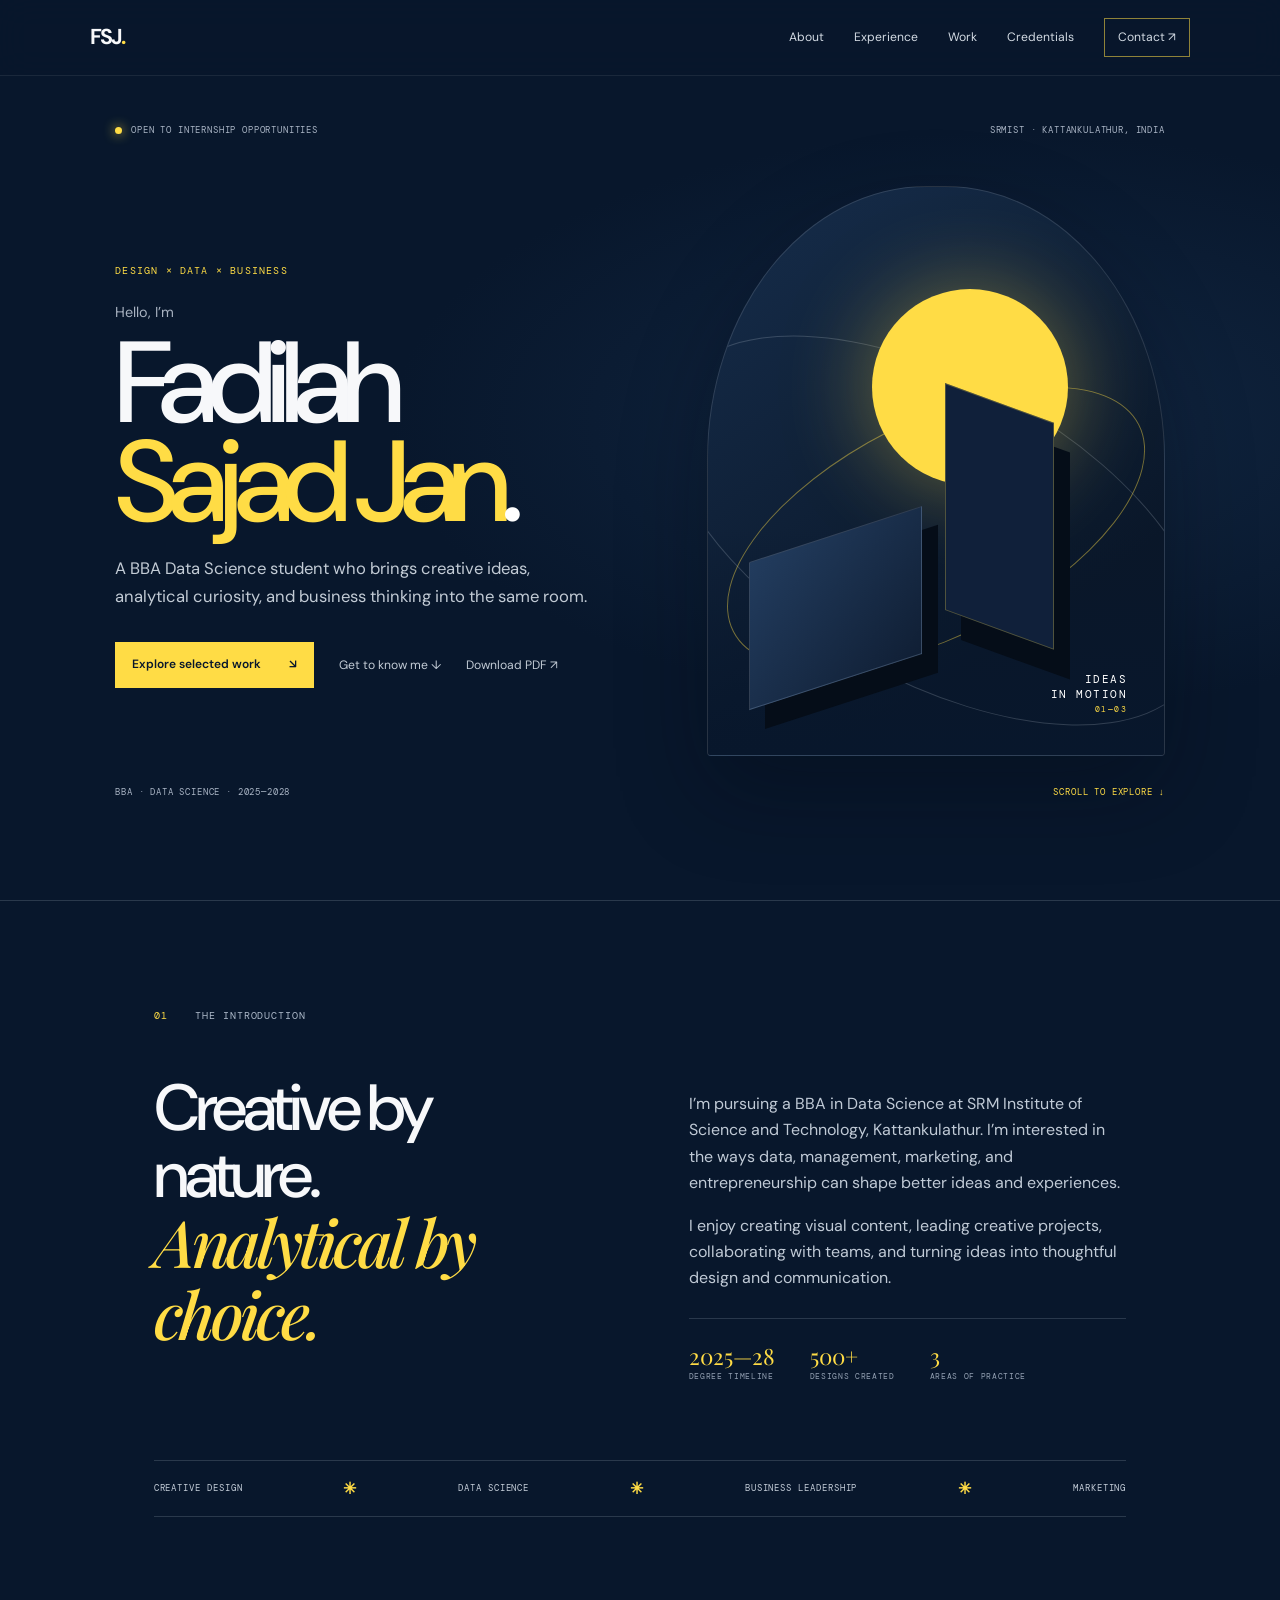
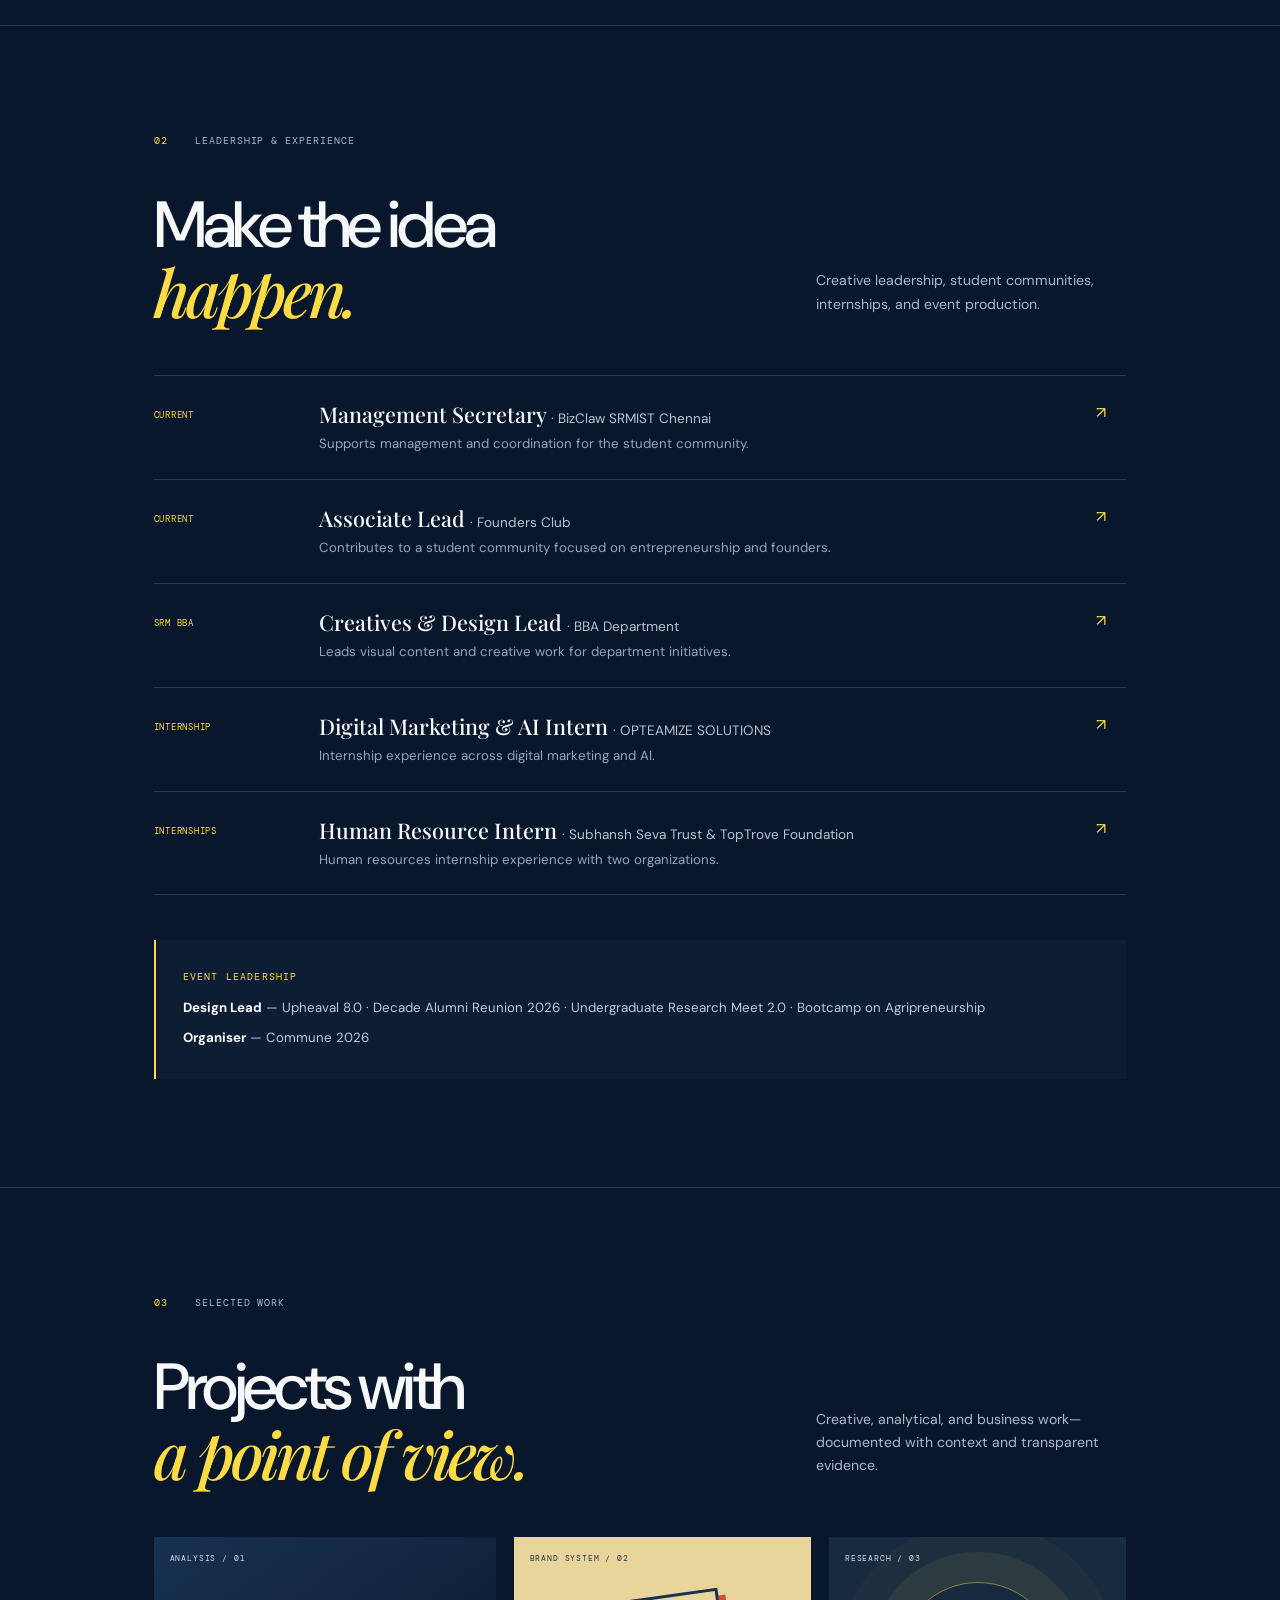
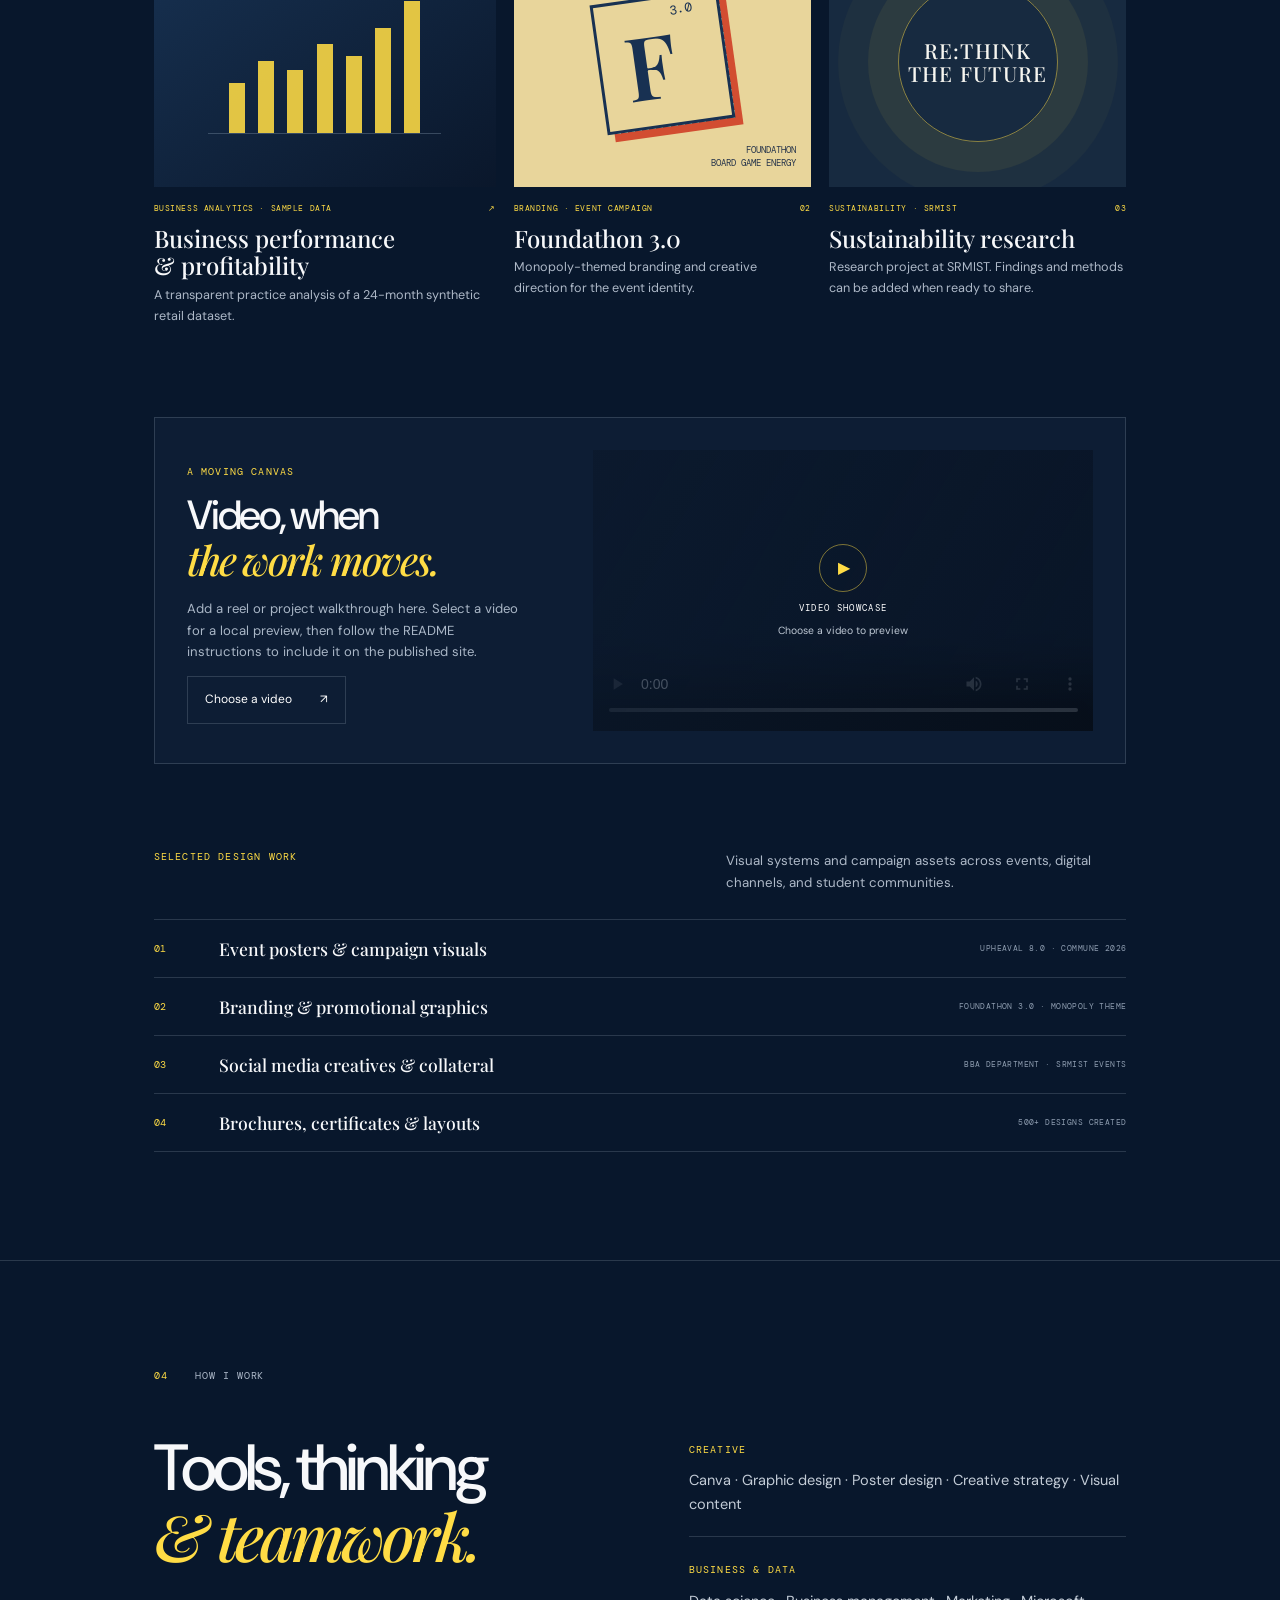
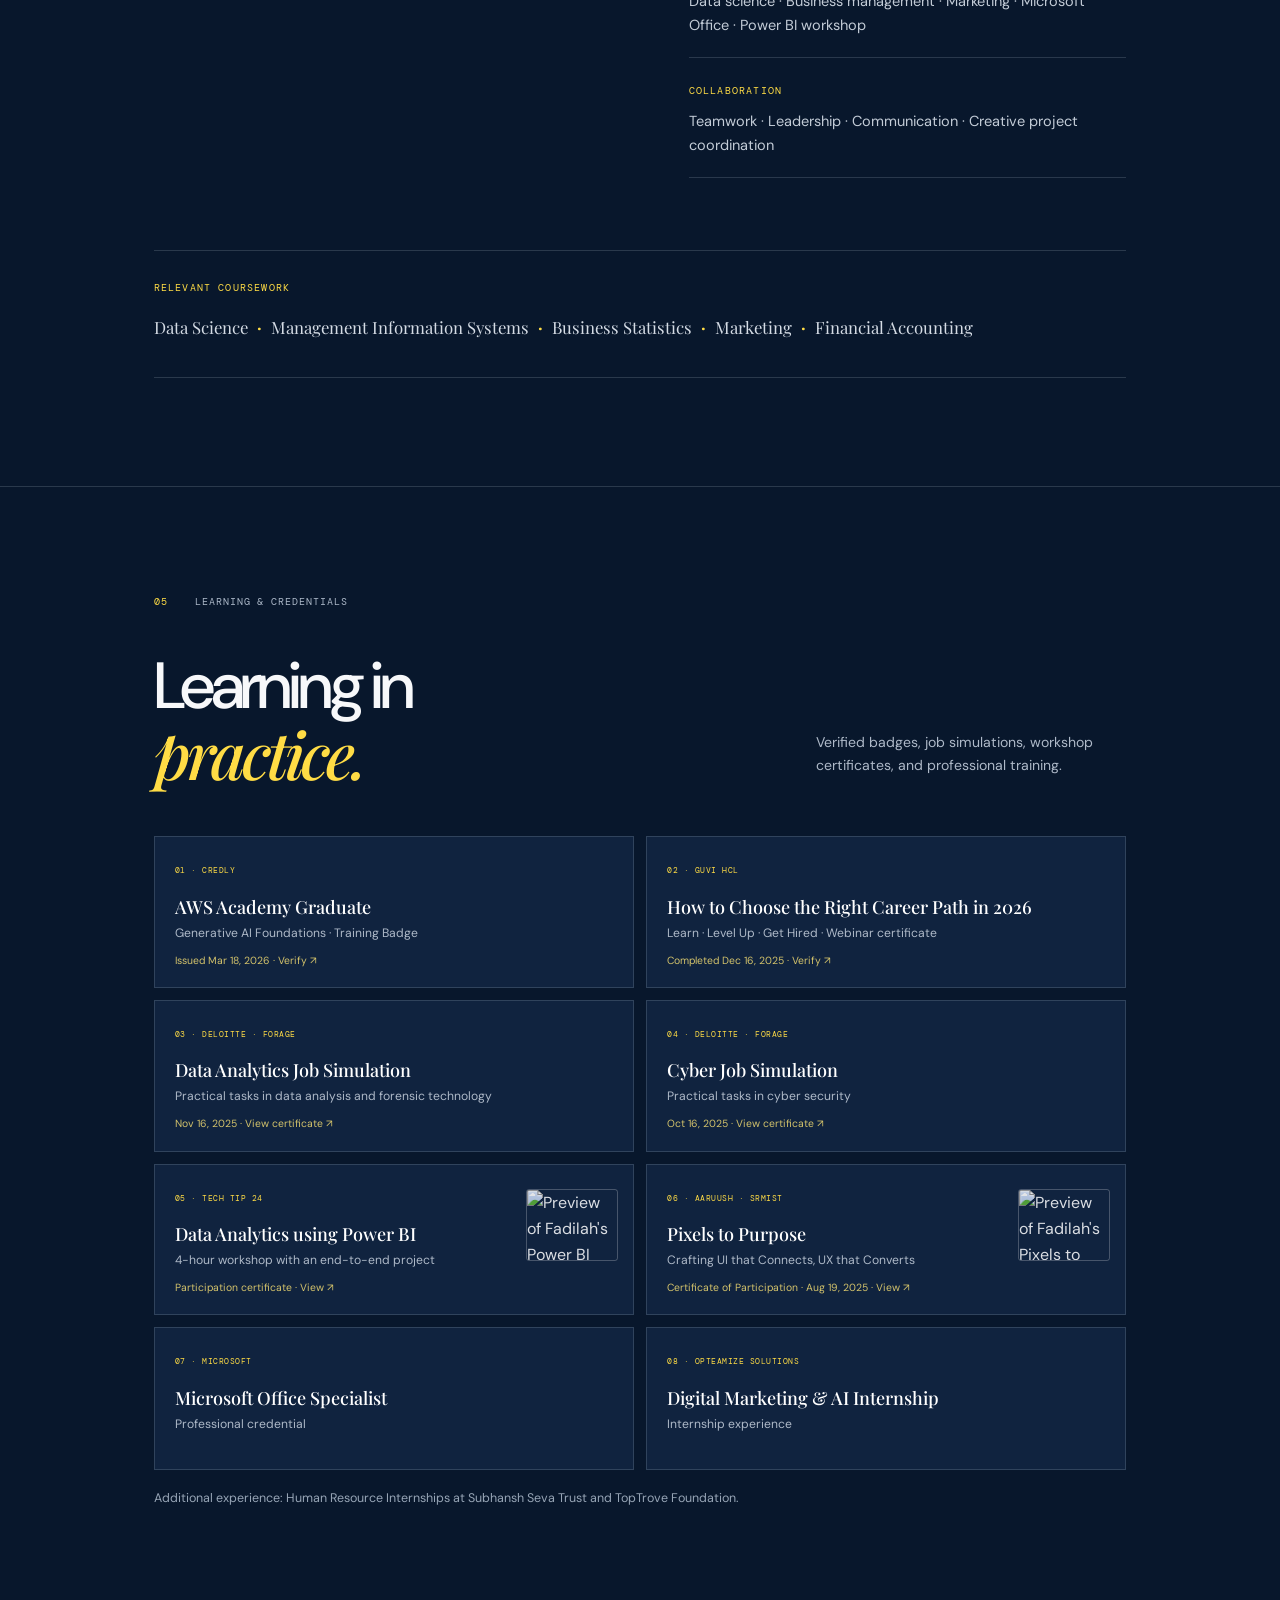
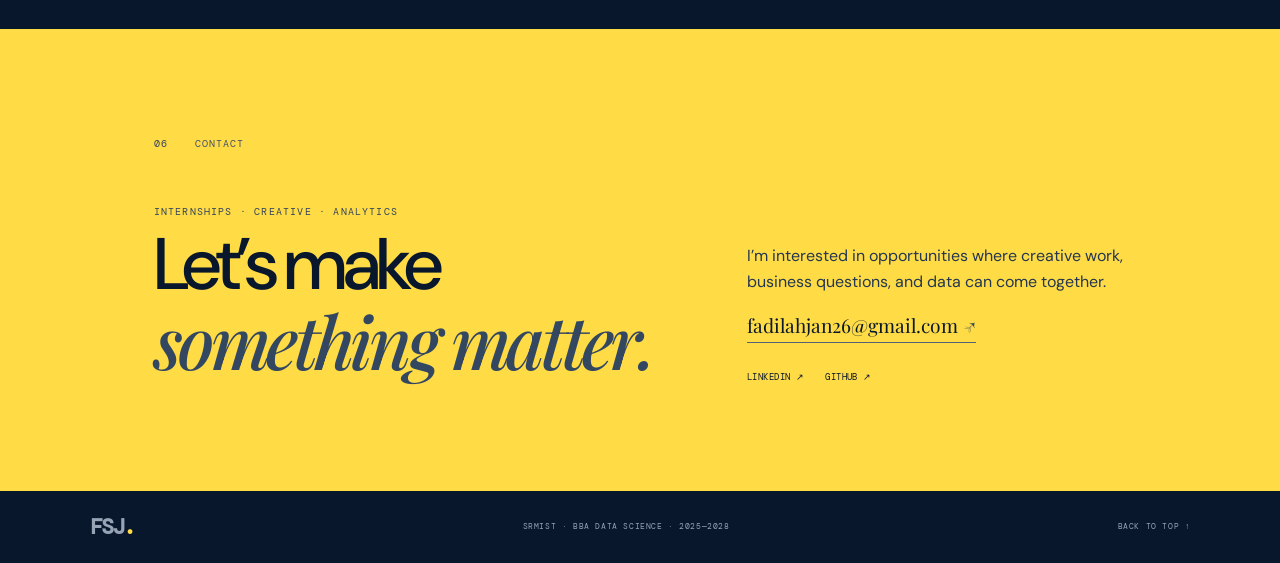
==== index.html @ 2b7a50ab "Add portfolio website files" ====
<!doctype html>
<html lang="en">
<head>
  <meta charset="utf-8"><meta name="viewport" content="width=device-width, initial-scale=1">
  <meta name="description" content="Fadilah Sajad Jan - BBA Data Science student combining creative design, business thinking, and analytics.">
  <meta name="theme-color" content="#08172c"><title>Fadilah Sajad Jan | Design, Data & Business</title>
  <link rel="stylesheet" href="style.css"><script src="script.js" defer></script>
</head>
<body>
<a class="skip-link" href="#main">Skip to content</a>
<header class="site-header"><a class="brand" href="#home" aria-label="Fadilah Sajad Jan home">FSJ<span>.</span></a><button class="menu-toggle" aria-expanded="false" aria-controls="primary-nav">Menu</button><nav id="primary-nav" aria-label="Main navigation"><a href="#about">About</a><a href="#experience">Experience</a><a href="#work">Work</a><a href="#credentials">Credentials</a><a class="nav-cta" href="#contact">Contact <span aria-hidden="true">↗</span></a></nav></header>
<main id="main">
<section class="hero" id="home"><div class="hero-noise" aria-hidden="true"></div><div class="hero-top"><span class="available"><i></i> OPEN TO INTERNSHIP OPPORTUNITIES</span><span class="hero-location">SRMIST · KATTANKULATHUR, INDIA</span></div><div class="hero-grid"><div class="hero-copy"><p class="eyebrow">DESIGN × DATA × BUSINESS</p><p class="hero-intro">Hello, I’m</p><h1>Fadilah<br><span>Sajad Jan</span><b>.</b></h1><p class="hero-lede">A BBA Data Science student who brings creative ideas, analytical curiosity, and business thinking into the same room.</p><div class="hero-actions"><a class="button button-yellow" href="#work">Explore selected work <span aria-hidden="true">↘</span></a><a class="quiet-link" href="#about">Get to know me <span aria-hidden="true">↓</span></a><a class="quiet-link pdf-link" href="fadilah-sajad-jan-portfolio.pdf" download>Download PDF <span aria-hidden="true">↗</span></a></div></div><div class="hero-art" aria-label="Abstract yellow and navy geometric artwork"><div class="art-orbit orbit-one"></div><div class="art-orbit orbit-two"></div><div class="art-sun"></div><div class="art-block block-one"></div><div class="art-block block-two"></div><div class="art-caption">IDEAS<br>IN MOTION <span>01—03</span></div></div></div><div class="hero-bottom"><span>BBA · DATA SCIENCE · 2025—2028</span><a href="#about">SCROLL TO EXPLORE <span aria-hidden="true">↓</span></a></div></section>
<section class="section about" id="about"><div class="section-kicker"><span>01</span> THE INTRODUCTION</div><div class="section-grid"><h2>Creative by nature.<br><em>Analytical by choice.</em></h2><div class="about-copy"><p>I’m pursuing a BBA in Data Science at SRM Institute of Science and Technology, Kattankulathur. I’m interested in the ways data, management, marketing, and entrepreneurship can shape better ideas and experiences.</p><p>I enjoy creating visual content, leading creative projects, collaborating with teams, and turning ideas into thoughtful design and communication.</p><div class="fact-row"><div><strong>2025—28</strong><span>DEGREE TIMELINE</span></div><div><strong>500+</strong><span>DESIGNS CREATED</span></div><div><strong>3</strong><span>AREAS OF PRACTICE</span></div></div></div></div><div class="discipline-strip"><span>CREATIVE DESIGN</span><b>✳</b><span>DATA SCIENCE</span><b>✳</b><span>BUSINESS LEADERSHIP</span><b>✳</b><span>MARKETING</span></div></section>
<section class="section experience" id="experience"><div class="section-kicker"><span>02</span> LEADERSHIP & EXPERIENCE</div><div class="section-heading"><h2>Make the idea<br><em>happen.</em></h2><p>Creative leadership, student communities, internships, and event production.</p></div><div class="experience-list">
<article class="experience-item"><div class="experience-date">CURRENT</div><div><h3>Management Secretary <span>· BizClaw SRMIST Chennai</span></h3><p>Supports management and coordination for the student community.</p></div><span class="item-mark">↗</span></article>
<article class="experience-item"><div class="experience-date">CURRENT</div><div><h3>Associate Lead <span>· Founders Club</span></h3><p>Contributes to a student community focused on entrepreneurship and founders.</p></div><span class="item-mark">↗</span></article>
<article class="experience-item"><div class="experience-date">SRM BBA</div><div><h3>Creatives & Design Lead <span>· BBA Department</span></h3><p>Leads visual content and creative work for department initiatives.</p></div><span class="item-mark">↗</span></article>
<article class="experience-item"><div class="experience-date">INTERNSHIP</div><div><h3>Digital Marketing & AI Intern <span>· OPTEAMIZE SOLUTIONS</span></h3><p>Internship experience across digital marketing and AI.</p></div><span class="item-mark">↗</span></article>
<article class="experience-item"><div class="experience-date">INTERNSHIPS</div><div><h3>Human Resource Intern <span>· Subhansh Seva Trust & TopTrove Foundation</span></h3><p>Human resources internship experience with two organizations.</p></div><span class="item-mark">↗</span></article></div>
<div class="event-band"><span class="eyebrow">EVENT LEADERSHIP</span><p><b>Design Lead</b> — Upheaval 8.0 · Decade Alumni Reunion 2026 · Undergraduate Research Meet 2.0 · Bootcamp on Agripreneurship</p><p><b>Organiser</b> — Commune 2026</p></div></section>
<section class="section work" id="work"><div class="section-kicker"><span>03</span> SELECTED WORK</div><div class="section-heading"><h2>Projects with<br><em>a point of view.</em></h2><p>Creative, analytical, and business work—documented with context and transparent evidence.</p></div><div class="work-grid">
<a class="work-card card-feature" href="project.html"><div class="work-visual visual-data"><div class="data-bars"><i></i><i></i><i></i><i></i><i></i><i></i><i></i></div><span class="visual-index">ANALYSIS / 01</span></div><div class="work-meta"><span>BUSINESS ANALYTICS · SAMPLE DATA</span><span>↗</span></div><h3>Business performance<br>& profitability</h3><p>A transparent practice analysis of a 24-month synthetic retail dataset.</p></a>
<article class="work-card"><div class="work-visual visual-foundathon"><span class="monopoly-mark">F<span>3.0</span></span><span class="visual-index">BRAND SYSTEM / 02</span><span class="visual-note">FOUNDATHON<br>BOARD GAME ENERGY</span></div><div class="work-meta"><span>BRANDING · EVENT CAMPAIGN</span><span>02</span></div><h3>Foundathon 3.0</h3><p>Monopoly-themed branding and creative direction for the event identity.</p></article>
<article class="work-card"><div class="work-visual visual-research"><span class="research-orbit"></span><span class="visual-index">RESEARCH / 03</span><span class="research-word">RE:THINK<br>THE FUTURE</span></div><div class="work-meta"><span>SUSTAINABILITY · SRMIST</span><span>03</span></div><h3>Sustainability research</h3><p>Research project at SRMIST. Findings and methods can be added when ready to share.</p></article>
</div>
<div class="video-showcase"><div class="video-copy"><span class="eyebrow">A MOVING CANVAS</span><h3>Video, when<br><em>the work moves.</em></h3><p>Add a reel or project walkthrough here. Select a video for a local preview, then follow the README instructions to include it on the published site.</p><label class="button button-outline" for="video-picker">Choose a video <span aria-hidden="true">↗</span></label><input id="video-picker" type="file" accept="video/*" hidden></div><div class="video-frame"><video id="portfolio-video" controls playsinline preload="metadata" poster="assets/media/video-poster.svg" aria-label="Portfolio video preview"><source src="assets/media/portfolio-reel.mp4" type="video/mp4"></video><div class="video-placeholder" id="video-placeholder"><span class="play-symbol" aria-hidden="true">▶</span><span>VIDEO SHOWCASE</span><small>Choose a video to preview</small></div></div></div>
<div class="design-work"><div class="design-heading"><span class="eyebrow">SELECTED DESIGN WORK</span><p>Visual systems and campaign assets across events, digital channels, and student communities.</p></div><div class="design-list"><div><span>01</span><b>Event posters & campaign visuals</b><small>UPHEAVAL 8.0 · COMMUNE 2026</small></div><div><span>02</span><b>Branding & promotional graphics</b><small>FOUNDATHON 3.0 · MONOPOLY THEME</small></div><div><span>03</span><b>Social media creatives & collateral</b><small>BBA DEPARTMENT · SRMIST EVENTS</small></div><div><span>04</span><b>Brochures, certificates & layouts</b><small>500+ DESIGNS CREATED</small></div></div></div></section>
<section class="section skills" id="skills"><div class="section-kicker"><span>04</span> HOW I WORK</div><div class="section-grid"><h2>Tools, thinking<br><em>& teamwork.</em></h2><div class="skill-groups"><div><span class="eyebrow">CREATIVE</span><p>Canva · Graphic design · Poster design · Creative strategy · Visual content</p></div><div><span class="eyebrow">BUSINESS & DATA</span><p>Data science · Business management · Marketing · Microsoft Office · Power BI workshop</p></div><div><span class="eyebrow">COLLABORATION</span><p>Teamwork · Leadership · Communication · Creative project coordination</p></div></div></div><div class="coursework"><span class="eyebrow">RELEVANT COURSEWORK</span><p>Data Science <b>·</b> Management Information Systems <b>·</b> Business Statistics <b>·</b> Marketing <b>·</b> Financial Accounting</p></div></section>
<section class="section credentials" id="credentials"><div class="section-kicker"><span>05</span> LEARNING & CREDENTIALS</div><div class="section-heading"><h2>Learning in<br><em>practice.</em></h2><p>Verified badges, job simulations, workshop certificates, and professional training.</p></div><div class="credential-grid">
<a class="credential-card" href="https://www.credly.com/badges/67942c4d-0c09-45e9-a715-e0ff9200c060" target="_blank" rel="noopener noreferrer"><span>01 · CREDLY</span><h3>AWS Academy Graduate</h3><p>Generative AI Foundations · Training Badge</p><small>Issued Mar 18, 2026 · Verify ↗</small></a>
<a class="credential-card" href="https://www.guvi.in/verify-certificate?id=75728v1g4E786i96uO" target="_blank" rel="noopener noreferrer"><span>02 · GUVI HCL</span><h3>How to Choose the Right Career Path in 2026</h3><p>Learn · Level Up · Get Hired · Webinar certificate</p><small>Completed Dec 16, 2025 · Verify ↗</small></a>
<a class="credential-card" href="https://www.theforage.com/completion-certificates/9PBTqmSxAf6zZTseP/io9DzWKe3PTsiS6GG_9PBTqmSxAf6zZTseP_68f0ba1f9972dd2cc23cd306_1763322102429_completion_certificate.pdf" target="_blank" rel="noopener noreferrer"><span>03 · DELOITTE · FORAGE</span><h3>Data Analytics Job Simulation</h3><p>Practical tasks in data analysis and forensic technology</p><small>Nov 16, 2025 · View certificate ↗</small></a>
<a class="credential-card" href="https://www.theforage.com/completion-certificates/9PBTqmSxAf6zZTseP/E9pA6qsdbeyEkp3ti_9PBTqmSxAf6zZTseP_68f0ba1f9972dd2cc23cd306_1760607380261_completion_certificate.pdf" target="_blank" rel="noopener noreferrer"><span>04 · DELOITTE · FORAGE</span><h3>Cyber Job Simulation</h3><p>Practical tasks in cyber security</p><small>Oct 16, 2025 · View certificate ↗</small></a>
<a class="credential-card has-thumb" href="assets/credentials/power-bi-workshop-certificate.png" target="_blank" rel="noopener noreferrer"><span>05 · TECH TIP 24</span><h3>Data Analytics using Power BI</h3><p>4-hour workshop with an end-to-end project</p><small>Participation certificate · View ↗</small><img class="credential-thumb" src="assets/credentials/power-bi-workshop-certificate.png" alt="Preview of Fadilah's Power BI workshop certificate" loading="lazy"></a>
<a class="credential-card has-thumb" href="assets/credentials/pixels-to-purpose-certificate.png" target="_blank" rel="noopener noreferrer"><span>06 · AARUUSH · SRMIST</span><h3>Pixels to Purpose</h3><p>Crafting UI that Connects, UX that Converts</p><small>Certificate of Participation · Aug 19, 2025 · View ↗</small><img class="credential-thumb" src="assets/credentials/pixels-to-purpose-certificate.png" alt="Preview of Fadilah's Pixels to Purpose participation certificate" loading="lazy"></a>
<article><span>07 · MICROSOFT</span><h3>Microsoft Office Specialist</h3><p>Professional credential</p></article>
<article><span>08 · OPTEAMIZE SOLUTIONS</span><h3>Digital Marketing & AI Internship</h3><p>Internship experience</p></article>
</div><p class="credential-note">Additional experience: Human Resource Internships at Subhansh Seva Trust and TopTrove Foundation.</p></section>
<section class="section contact" id="contact"><div class="section-kicker"><span>06</span> CONTACT</div><div class="contact-inner"><div><p class="eyebrow">INTERNSHIPS · CREATIVE · ANALYTICS</p><h2>Let’s make<br><em>something matter.</em></h2></div><div class="contact-side"><p>I’m interested in opportunities where creative work, business questions, and data can come together.</p><a class="contact-email" href="mailto:fadilahjan26@gmail.com">fadilahjan26@gmail.com <span>↗</span></a><div class="socials"><a href="https://www.linkedin.com/in/fadilah-sajad-jan/" target="_blank" rel="noopener noreferrer">LINKEDIN ↗</a><a href="https://github.com/fadilahsajadjan" target="_blank" rel="noopener noreferrer">GITHUB ↗</a></div></div></div></section>
</main><footer><a class="brand" href="#home">FSJ<span>.</span></a><span>SRMIST · BBA DATA SCIENCE · 2025—2028</span><a href="#home">BACK TO TOP ↑</a></footer>
</body></html>
---- style.css ----
@import url('https://fonts.googleapis.com/css2?family=DM+Mono:wght@400;500&family=DM+Sans:wght@400;500;600;700&family=Playfair+Display:ital,wght@0,500;0,600;1,500;1,600&display=swap');
:root{--navy:#08172c;--navy2:#10233f;--navy3:#192e4b;--yellow:#ffdc45;--paper:#f6f5f0;--muted:#a7b2c3;--ink:#111e31;--line:rgba(193,207,223,.18);--mono:'DM Mono',monospace;--sans:'DM Sans',Arial,sans-serif;--serif:'Playfair Display',Georgia,serif;--glide:cubic-bezier(.22,.68,0,1.02);scroll-behavior:smooth;scroll-padding-top:86px}*{box-sizing:border-box}body{margin:0;background:var(--navy);color:#f7f8fa;font:16px/1.65 var(--sans)}a{color:inherit}.skip-link{position:absolute;top:-60px;left:12px;z-index:30;padding:10px;background:white;color:var(--navy)}.skip-link:focus{top:10px}body::before{content:"";position:fixed;z-index:25;top:0;left:0;height:2px;width:var(--scroll-progress,0%);background:var(--yellow);pointer-events:none}.site-header{height:76px;padding:0 7%;display:flex;align-items:center;justify-content:space-between;position:sticky;top:0;z-index:20;background:rgba(8,23,44,.88);backdrop-filter:blur(16px);border-bottom:1px solid rgba(255,255,255,.08)}.brand{font-size:1.35rem;font-weight:700;letter-spacing:-.08em;text-decoration:none}.brand span{color:var(--yellow)}.site-header nav{display:flex;align-items:center;gap:30px}.site-header nav a{font-size:.76rem;text-decoration:none;color:#d3dae3;transition:color .2s}.site-header nav a:hover{color:var(--yellow)}.nav-cta{border:1px solid rgba(255,220,69,.55);padding:8px 13px}.menu-toggle{display:none;background:transparent;color:#fff;border:1px solid var(--line);padding:8px 12px;font:inherit}.hero{min-height:calc(100vh - 76px);padding:28px 9% 30px;position:relative;overflow:hidden;background:radial-gradient(ellipse at 78% 42%,#112641 0,transparent 43%),var(--navy)}.hero-noise{position:absolute;inset:0;pointer-events:none;opacity:.12;background-image:radial-gradient(#fff 0.5px,transparent .6px);background-size:8px 8px;mask-image:linear-gradient(90deg,transparent,#000)}.hero-top,.hero-bottom{display:flex;justify-content:space-between;position:relative;z-index:2;color:#aab5c5;font: .58rem var(--mono);letter-spacing:.09em}.hero-top{padding:20px 0}.available{display:flex;align-items:center;gap:9px}.available i{width:7px;height:7px;border-radius:50%;background:var(--yellow);box-shadow:0 0 12px var(--yellow)}.hero-grid{position:relative;z-index:1;display:grid;grid-template-columns:1.1fr .9fr;gap:3%;align-items:center;max-width:1300px;margin:30px auto 20px}.hero-copy{padding:25px 0}.eyebrow{font: .62rem var(--mono);letter-spacing:.12em;color:var(--yellow)}.hero-intro{margin:24px 0 0;color:#a8b2c0;font-size:.9rem}.hero h1{font-size:clamp(4rem,9vw,8.4rem);line-height:.86;letter-spacing:-.085em;font-weight:500;margin:9px 0 23px}.hero h1 span{color:var(--yellow)}.hero h1 b{font-weight:500;color:#fff}.hero-lede{max-width:480px;color:#c2cbd5;font-size:1.04rem}.hero-actions{display:flex;gap:25px;align-items:center;margin-top:32px}.button{display:inline-flex;align-items:center;gap:28px;padding:13px 17px;text-decoration:none;font-size:.75rem;cursor:pointer;transition:transform .35s var(--glide),background .25s}.button:hover{transform:translateY(-3px)}.button-yellow{background:var(--yellow);color:var(--navy);font-weight:600}.button-yellow:hover{background:#ffe678}.button-outline{border:1px solid var(--line);color:#fff;background:transparent}.quiet-link{text-decoration:none;color:#c2cbd5;font-size:.76rem}.quiet-link:hover{color:var(--yellow)}.hero-art{height:min(59vw,570px);min-height:390px;max-width:590px;width:100%;justify-self:end;position:relative;overflow:hidden;border:1px solid rgba(255,255,255,.12);border-radius:48% 48% 4px 4px;background:linear-gradient(145deg,#162d4b,#0a1729 75%);box-shadow:0 35px 90px #02081255}.hero-art::before{content:"";position:absolute;inset:0;background:linear-gradient(transparent 60%,#08172c)}.art-sun{position:absolute;width:43%;aspect-ratio:1;border-radius:50%;background:var(--yellow);top:18%;right:21%;box-shadow:0 0 90px #ffdc4566;animation:float-sun 8s ease-in-out infinite}.art-orbit{position:absolute;width:100%;height:38%;border:1px solid #ffdc4570;border-radius:50%;top:41%;left:0;transform:rotate(-27deg)}.orbit-two{width:130%;height:53%;left:-15%;top:34%;transform:rotate(29deg);border-color:#d2dce333}.art-block{position:absolute;bottom:13%;left:9%;width:38%;height:26%;background:linear-gradient(135deg,#223c5e,#101f35);border:1px solid #ffffff22;transform:skewY(-18deg);box-shadow:16px 24px 0 #050d18}.block-two{left:52%;bottom:22%;width:24%;height:40%;background:#10203a;transform:skewY(20deg);border-color:#ffdc4544}.art-caption{position:absolute;bottom:7%;right:8%;font: .66rem var(--mono);letter-spacing:.14em;color:#fff;text-align:right;line-height:1.5}.art-caption span{display:block;color:var(--yellow);font-size:.5rem}.hero-bottom{margin-top:30px}.hero-bottom a{text-decoration:none;color:var(--yellow)}.section{padding:108px 12%;border-top:1px solid var(--line);scroll-margin-top:76px}.section-kicker{color:#acb8c8;font: .62rem var(--mono);letter-spacing:.1em}.section-kicker span{color:var(--yellow);margin-right:20px}.section-grid{display:grid;grid-template-columns:1fr 1fr;gap:10%;margin-top:53px}.section h2{font-size:clamp(2.6rem,5.1vw,5rem);line-height:1.02;letter-spacing:-.06em;font-weight:500;margin:0}.section h2 em,.video-copy h3 em{font-family:var(--serif);font-weight:500;color:var(--yellow)}.about-copy{max-width:580px;color:#c0cad6}.fact-row{display:flex;gap:35px;padding-top:22px;margin-top:26px;border-top:1px solid var(--line)}.fact-row div{display:flex;flex-direction:column}.fact-row strong{font:1.4rem var(--serif);color:var(--yellow)}.fact-row span{font:.52rem var(--mono);color:#93a0b2;letter-spacing:.08em}.discipline-strip{display:flex;align-items:center;justify-content:space-between;gap:20px;margin-top:78px;padding:17px 0;border-top:1px solid var(--line);border-bottom:1px solid var(--line);color:#c5ced9;font:.58rem var(--mono);letter-spacing:.1em}.discipline-strip b{color:var(--yellow);font-size:1rem}.section-heading{display:flex;align-items:end;justify-content:space-between;gap:50px;margin:45px 0 45px}.section-heading p{max-width:310px;color:#aeb9c8;font-size:.88rem}.experience-list{border-top:1px solid var(--line)}.experience-item{display:grid;grid-template-columns:135px 1fr 30px;gap:30px;align-items:start;padding:24px 0;border-bottom:1px solid var(--line);transition:transform .35s var(--glide)}.experience-item:hover{transform:translateX(5px)}.experience-date{font:.58rem var(--mono);letter-spacing:.08em;color:var(--yellow);padding-top:9px}.experience-item h3{font:500 1.35rem var(--serif);margin:0 0 5px}.experience-item h3 span{font:400 .85rem var(--sans);color:#b8c2cf}.experience-item p{margin:0;color:#97a5b6;font-size:.83rem}.item-mark{color:var(--yellow)}.event-band{margin-top:45px;background:#0d1d34;padding:22px 27px;border-left:2px solid var(--yellow)}.event-band p{margin:8px 0;color:#c0cad6;font-size:.83rem}.event-band b{color:#fff}.work-grid{display:grid;grid-template-columns:1.15fr 1fr 1fr;gap:18px}.work-card{min-width:0;text-decoration:none;color:inherit}.work-visual{height:250px;position:relative;overflow:hidden;background:#132744;display:flex;align-items:center;justify-content:center;transition:transform .5s var(--glide),filter .3s}.work-card:hover .work-visual{transform:translateY(-5px);filter:brightness(1.1)}.visual-index{position:absolute;top:16px;left:16px;color:#d2dbe5;font:.52rem var(--mono);letter-spacing:.1em}.visual-data{background:linear-gradient(145deg,#173151,#0a172b)}.data-bars{height:58%;width:68%;display:flex;align-items:end;gap:7%;border-bottom:1px solid #8ca1b755;padding:0 6%}.data-bars i{display:block;flex:1;background:var(--yellow);height:35%;opacity:.88;animation:bar-rise .9s var(--glide) both}.data-bars i:nth-child(2){height:50%;animation-delay:.05s}.data-bars i:nth-child(3){height:44%;animation-delay:.1s}.data-bars i:nth-child(4){height:62%;animation-delay:.15s}.data-bars i:nth-child(5){height:54%;animation-delay:.2s}.data-bars i:nth-child(6){height:73%;animation-delay:.25s}.data-bars i:nth-child(7){height:92%;animation-delay:.3s}@keyframes bar-rise{from{height:0}to{height:var(--bar-height,70%)}}.data-bars i:nth-child(1){--bar-height:35%}.data-bars i:nth-child(2){--bar-height:50%}.data-bars i:nth-child(3){--bar-height:44%}.data-bars i:nth-child(4){--bar-height:62%}.data-bars i:nth-child(5){--bar-height:54%}.data-bars i:nth-child(6){--bar-height:73%}.data-bars i:nth-child(7){--bar-height:92%}.visual-foundathon{background:#e8d59b;color:#14233a}.monopoly-mark{font:600 5.5rem var(--serif);color:#183152;transform:rotate(-8deg);border:3px solid #183152;padding:4px 24px;box-shadow:7px 8px 0 #d24d31}.monopoly-mark span{font:.8rem var(--mono);vertical-align:top}.visual-foundathon .visual-index{color:#26364b}.visual-note{position:absolute;bottom:17px;right:15px;font:.54rem var(--mono);line-height:1.5;text-align:right;color:#27354b}.visual-research{background:#172a40}.research-orbit{position:absolute;width:160px;height:160px;border:1px solid #ffdc4580;border-radius:50%;box-shadow:0 0 0 30px #ffdc4510,0 0 0 60px #ffdc4508}.research-word{font:500 1.3rem/1.1 var(--serif);text-align:center;color:#f7f6f0;letter-spacing:.06em}.work-meta{display:flex;justify-content:space-between;color:var(--yellow);font:.51rem var(--mono);letter-spacing:.07em;margin-top:16px}.work-card h3{font:500 1.5rem/1.15 var(--serif);margin:11px 0 5px}.work-card p{font-size:.79rem;color:#aeb9c8;margin:0}.video-showcase{margin-top:90px;display:grid;grid-template-columns:.8fr 1.2fr;align-items:center;gap:8%;padding:32px;background:#0d1d34;border:1px solid var(--line)}.video-copy h3{font-size:2.55rem;line-height:1.05;letter-spacing:-.05em;font-weight:500;margin:12px 0}.video-copy p{color:#aab7c7;font-size:.82rem}.video-copy input{display:none}.video-frame{aspect-ratio:16/9;position:relative;background:#050e1c;overflow:hidden}.video-frame video{width:100%;height:100%;object-fit:cover;position:absolute;inset:0;z-index:1}.video-frame video:not([src]){pointer-events:none}.video-placeholder{position:absolute;z-index:2;inset:0;display:flex;align-items:center;justify-content:center;flex-direction:column;gap:10px;background:linear-gradient(120deg,#0c1b30dd,#0c1b3088),url('assets/media/video-poster.svg') center/cover;font:.56rem var(--mono);letter-spacing:.15em;color:#fff;pointer-events:none}.video-placeholder small{font: .65rem var(--sans);letter-spacing:0;color:#bdc7d3}.play-symbol{font-size:1rem;color:var(--yellow);border:1px solid #ffdc4577;border-radius:50%;width:48px;height:48px;display:grid;place-items:center;padding-left:3px}.video-frame.has-video .video-placeholder{display:none}.design-work{margin-top:86px}.design-heading{display:flex;justify-content:space-between;gap:20px;align-items:start}.design-heading p{max-width:400px;color:#aeb9c8;font-size:.83rem;margin:0}.design-list{margin-top:25px;border-top:1px solid var(--line)}.design-list>div{display:grid;grid-template-columns:45px 1fr 230px;gap:20px;align-items:center;padding:17px 0;border-bottom:1px solid var(--line)}.design-list span{font:.62rem var(--mono);color:var(--yellow)}.design-list b{font:500 1.1rem var(--serif)}.design-list small{font:.51rem var(--mono);color:#8e9db0;letter-spacing:.05em;text-align:right}.skill-groups>div{padding:0 0 19px;margin:0 0 18px;border-bottom:1px solid var(--line)}.skill-groups p{margin:8px 0 0;color:#c3ccd7;font-size:.91rem}.coursework{margin-top:54px;padding:22px 0;border-top:1px solid var(--line);border-bottom:1px solid var(--line)}.coursework p{color:#d5dce5;font:1.05rem var(--serif)}.coursework b{color:var(--yellow);padding:0 5px}.credential-grid{display:grid;grid-template-columns:repeat(3,1fr);border-top:1px solid var(--line);border-left:1px solid var(--line)}.credential-grid article{padding:20px;border-right:1px solid var(--line);border-bottom:1px solid var(--line);min-height:140px}.credential-grid article>span{font:.58rem var(--mono);color:var(--yellow)}.credential-grid h3{font:500 1.12rem var(--serif);margin:15px 0 5px}.credential-grid p{color:#aeb9c8;font-size:.78rem;margin:0}.credential-note{color:#97a5b6;font-size:.78rem;margin-top:21px}.contact{background:var(--yellow);color:var(--navy);border:0}.contact .section-kicker{color:#44516a}.contact .section-kicker span,.contact .eyebrow{color:#33435b}.contact-inner{display:grid;grid-template-columns:1fr .75fr;gap:9%;margin-top:45px}.contact h2{font-size:clamp(2.8rem,5.7vw,5.3rem)}.contact h2 em{color:#344761}.contact-side{align-self:end}.contact-side p{color:#243650}.contact-email{font:1.2rem var(--serif);text-decoration:none;border-bottom:1px solid #526078;padding-bottom:4px}.contact-email span{color:#314560}.socials{display:flex;flex-wrap:wrap;gap:21px;margin-top:30px}.socials a{font:.54rem var(--mono);text-decoration:none;letter-spacing:.05em}.placeholder-note{font-size:.66rem!important;color:#526078!important;margin-top:25px}footer{display:flex;align-items:center;justify-content:space-between;padding:22px 7%;color:#95a3b5;font:.53rem var(--mono);letter-spacing:.07em}footer a:last-child{text-decoration:none}.detail-hero{background:linear-gradient(120deg,#10233f,#08172c);padding:64px 12% 50px}.detail-hero .back-link{display:inline-block;color:#b7c4d4;text-decoration:none;font-size:.75rem;border-bottom:1px solid var(--line);margin-bottom:30px}.detail-hero .eyebrow{color:var(--yellow)}.detail-hero h1{font-size:clamp(2.6rem,6vw,5.2rem);line-height:1.02;letter-spacing:-.06em;font-weight:500}.detail-hero h1 em{font-family:var(--serif);color:var(--yellow)}.detail-dek{max-width:720px;color:#bbc6d4}.detail-meta{display:flex;gap:26px;margin-top:28px;color:#a8b5c5;font:.55rem var(--mono);letter-spacing:.06em}.detail-content{max-width:1120px;margin:auto;padding:55px 7%;color:#e8ebee}.detail-content section{margin-bottom:55px}.detail-content h2{font:500 1.9rem var(--serif)}.detail-content p,.detail-content li{color:#bdc7d2}.detail-content a{color:var(--yellow)}.metric-grid{display:grid;grid-template-columns:repeat(4,1fr);gap:12px}.metric{background:#10233f;padding:18px;border:1px solid var(--line)}.metric span,.metric small{display:block;color:#a7b5c5;font:.54rem var(--mono)}.metric strong{display:block;font:500 1.6rem var(--serif);color:var(--yellow);margin:8px 0}.chart-wrap{background:#10233f;padding:20px;overflow:auto}.chart-wrap svg{width:100%;min-width:500px}.axis{stroke:#516077}.chart-label{fill:#aab6c4;font:11px var(--mono)}.chart-line{fill:none;stroke:var(--yellow);stroke-width:3}.chart-dot{fill:var(--yellow)}.data-table{border-collapse:collapse;width:100%;font-size:.78rem}.data-table th,.data-table td{text-align:right;padding:10px;border-bottom:1px solid var(--line)}.data-table th:first-child,.data-table td:first-child{text-align:left}.callout{border-left:3px solid var(--yellow);padding-left:16px}.detail-content .edit-note{font-size:.75rem;color:#99a7b8}.detail-content code{background:#132845;padding:2px 5px;color:#f3d552}
@keyframes float-sun{0%,100%{transform:translateY(0)}50%{transform:translateY(-12px)}}
.js-motion [data-reveal]{opacity:0;transform:translate3d(0,25px,0);transition:opacity .75s var(--glide),transform .85s var(--glide)}.js-motion [data-reveal].is-visible{opacity:1;transform:translate3d(0,0,0)}.js-motion [data-reveal="left"]{transform:translate3d(-22px,0,0)}.js-motion [data-reveal="left"].is-visible{transform:translate3d(0,0,0)}
@media(max-width:850px){.site-header{padding:0 6%}.site-header nav{gap:16px}.hero{padding-left:7%;padding-right:7%}.hero-grid{grid-template-columns:1fr .85fr;gap:0}.hero-art{min-height:350px}.section{padding:82px 8%}.work-grid{grid-template-columns:1fr 1fr}.card-feature{grid-column:span 2}.card-feature .work-visual{height:280px}.video-showcase{padding:22px;gap:5%}.design-list>div{grid-template-columns:35px 1fr 190px}}
@media(max-width:620px){.site-header{height:66px}.menu-toggle{display:block}.site-header nav{display:none;position:absolute;top:66px;left:0;right:0;padding:20px 7%;background:#0a1b32;border-bottom:1px solid var(--line);flex-direction:column;align-items:flex-start;gap:18px}.site-header nav.open{display:flex}.hero{min-height:auto;padding:20px 7% 25px}.hero-top{font-size:.48rem}.hero-location{max-width:135px;text-align:right}.hero-grid{grid-template-columns:1fr;gap:25px;margin-top:16px}.hero h1{font-size:clamp(4.3rem,20vw,7rem)}.hero-art{justify-self:center;width:78%;min-height:330px;height:85vw;max-height:450px;border-radius:50% 50% 3px 3px}.hero-copy{padding:5px 0}.hero-lede{max-width:420px}.hero-bottom{font-size:.46rem}.section{padding:70px 7%}.section-grid,.contact-inner{grid-template-columns:1fr;gap:22px;margin-top:34px}.section h2{font-size:3rem}.discipline-strip{overflow:hidden;justify-content:flex-start;white-space:nowrap;gap:14px;margin-top:50px;font-size:.5rem}.discipline-strip span:nth-of-type(n+3),.discipline-strip b:nth-of-type(n+2){display:none}.section-heading{display:block;margin:34px 0}.section-heading p{margin-top:18px}.experience-item{grid-template-columns:75px 1fr 15px;gap:12px;padding:18px 0}.experience-item h3{font-size:1.14rem}.experience-item h3 span{display:block;margin-top:3px;font-size:.77rem}.experience-item p{font-size:.76rem}.experience-date{font-size:.49rem}.event-band{padding:18px}.work-grid{grid-template-columns:1fr}.card-feature{grid-column:auto}.card-feature .work-visual,.work-visual{height:235px}.video-showcase{grid-template-columns:1fr;padding:19px;margin-top:60px}.video-copy h3{font-size:2.2rem}.video-frame{margin-top:8px}.design-work{margin-top:60px}.design-heading{display:block}.design-heading p{margin-top:10px}.design-list>div{grid-template-columns:28px 1fr;gap:10px}.design-list small{grid-column:2;text-align:left;margin-top:-5px}.credential-grid{grid-template-columns:1fr 1fr}.credential-grid article{padding:14px;min-height:130px}.credential-grid h3{font-size:1rem}.contact-inner{gap:15px}.contact h2{font-size:3.2rem}.contact-email{font-size:1.05rem}.socials{gap:12px}footer{padding:19px 6%;gap:10px;font-size:.43rem}footer span{max-width:150px;text-align:center}.detail-hero{padding:45px 7% 35px}.detail-meta{flex-wrap:wrap;gap:10px 16px;font-size:.47rem}.detail-content{padding:42px 7%}.metric-grid{grid-template-columns:1fr 1fr}.metric{padding:14px}.metric strong{font-size:1.3rem}.data-table{min-width:640px}}
@media(prefers-reduced-motion:reduce){html{scroll-behavior:auto}.hero-art .art-sun{animation:none}.js-motion [data-reveal],.js-motion [data-reveal].is-visible{opacity:1;transform:none;transition:none}.project-card,.work-visual,.button,.experience-item{transition:none}.data-bars i{animation:none}}

/* Credential cards and supplied certificate previews. */
.credential-grid{grid-template-columns:repeat(2,minmax(0,1fr));gap:12px;border:0}
.credential-grid article,.credential-card{display:block;position:relative;min-height:143px;padding:18px 20px;background:#10233f;border:1px solid var(--line);text-decoration:none;transition:transform .35s var(--glide),border-color .25s,background .25s}
.credential-grid article:hover,.credential-card:hover{transform:translateY(-3px);border-color:#ffdc4577;background:#122744}
.credential-grid article>span,.credential-card>span{font:.53rem var(--mono);color:var(--yellow);letter-spacing:.06em}
.credential-grid article h3,.credential-card h3{font:500 1.13rem var(--serif);margin:12px 0 4px;color:#fff}
.credential-grid article p,.credential-card p{font-size:.76rem;color:#aeb9c8;margin:0}
.credential-card small{display:block;color:#d4c36b;font-size:.65rem;margin-top:9px}
.credential-card.has-thumb h3,.credential-card.has-thumb p,.credential-card.has-thumb small{max-width:calc(100% - 106px)}
.credential-thumb{position:absolute;right:15px;top:24px;width:92px;height:72px;object-fit:cover;border:1px solid #ffffff44;border-radius:3px;opacity:.88}
.credential-note{color:#97a5b6;font-size:.78rem;margin-top:18px}
@media(max-width:620px){.credential-grid{grid-template-columns:1fr}.credential-grid article,.credential-card{min-height:128px;padding:16px}.credential-card.has-thumb h3,.credential-card.has-thumb p,.credential-card.has-thumb small{max-width:calc(100% - 91px)}.credential-thumb{right:12px;top:25px;width:78px;height:62px}}
@media(prefers-reduced-motion:reduce){.credential-grid article,.credential-card{transition:none}}
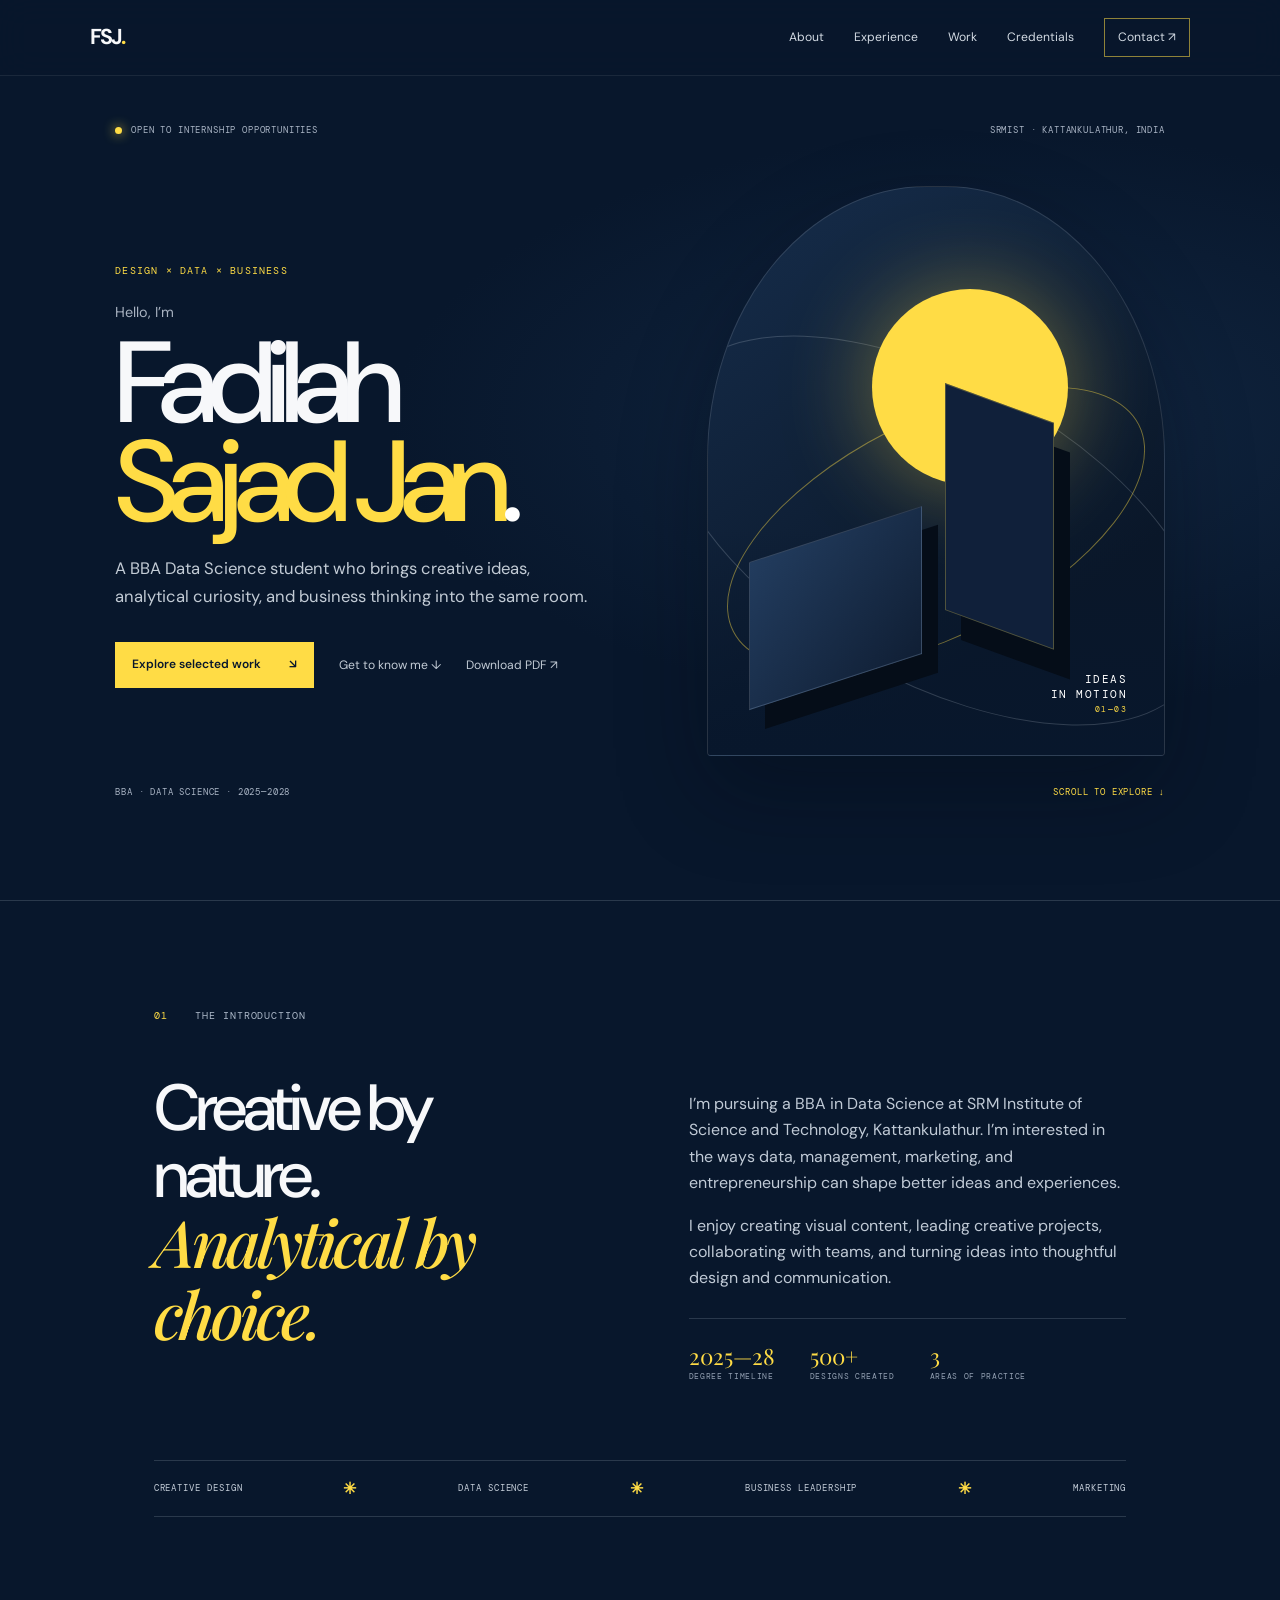
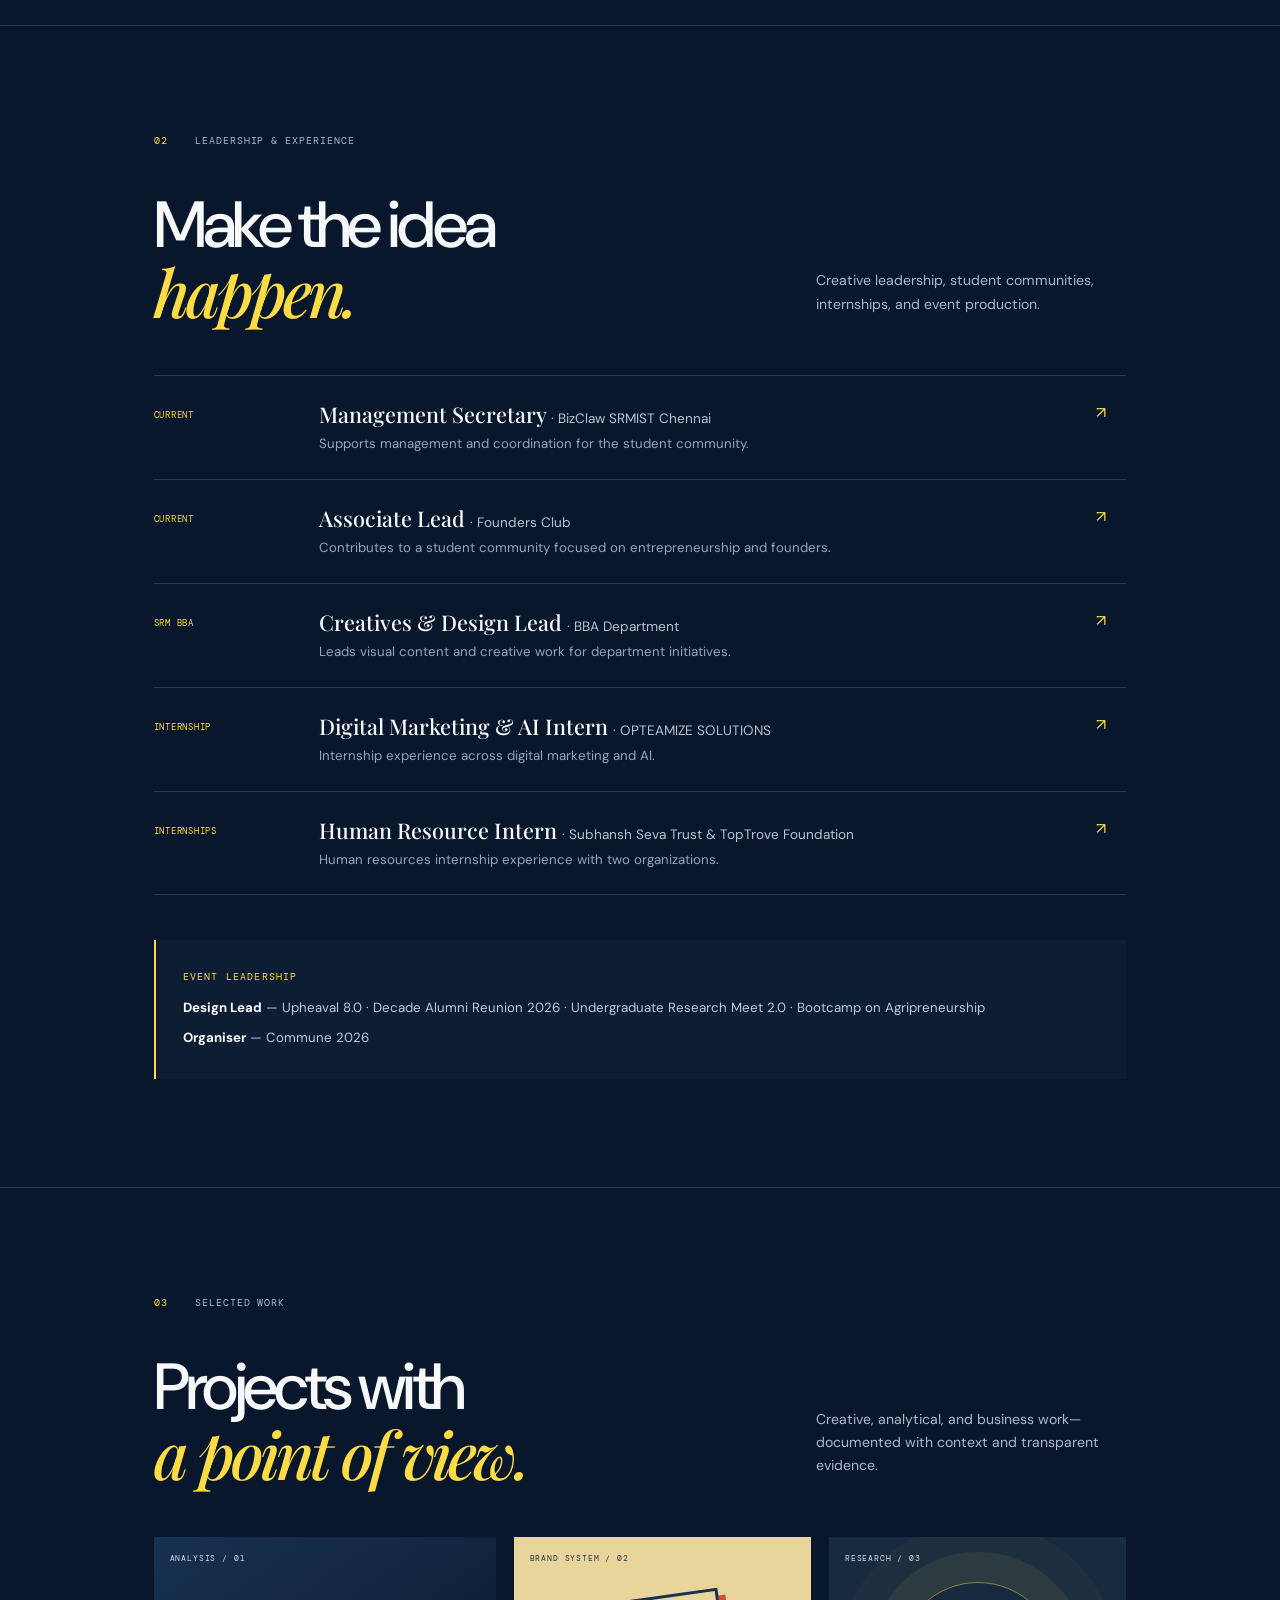
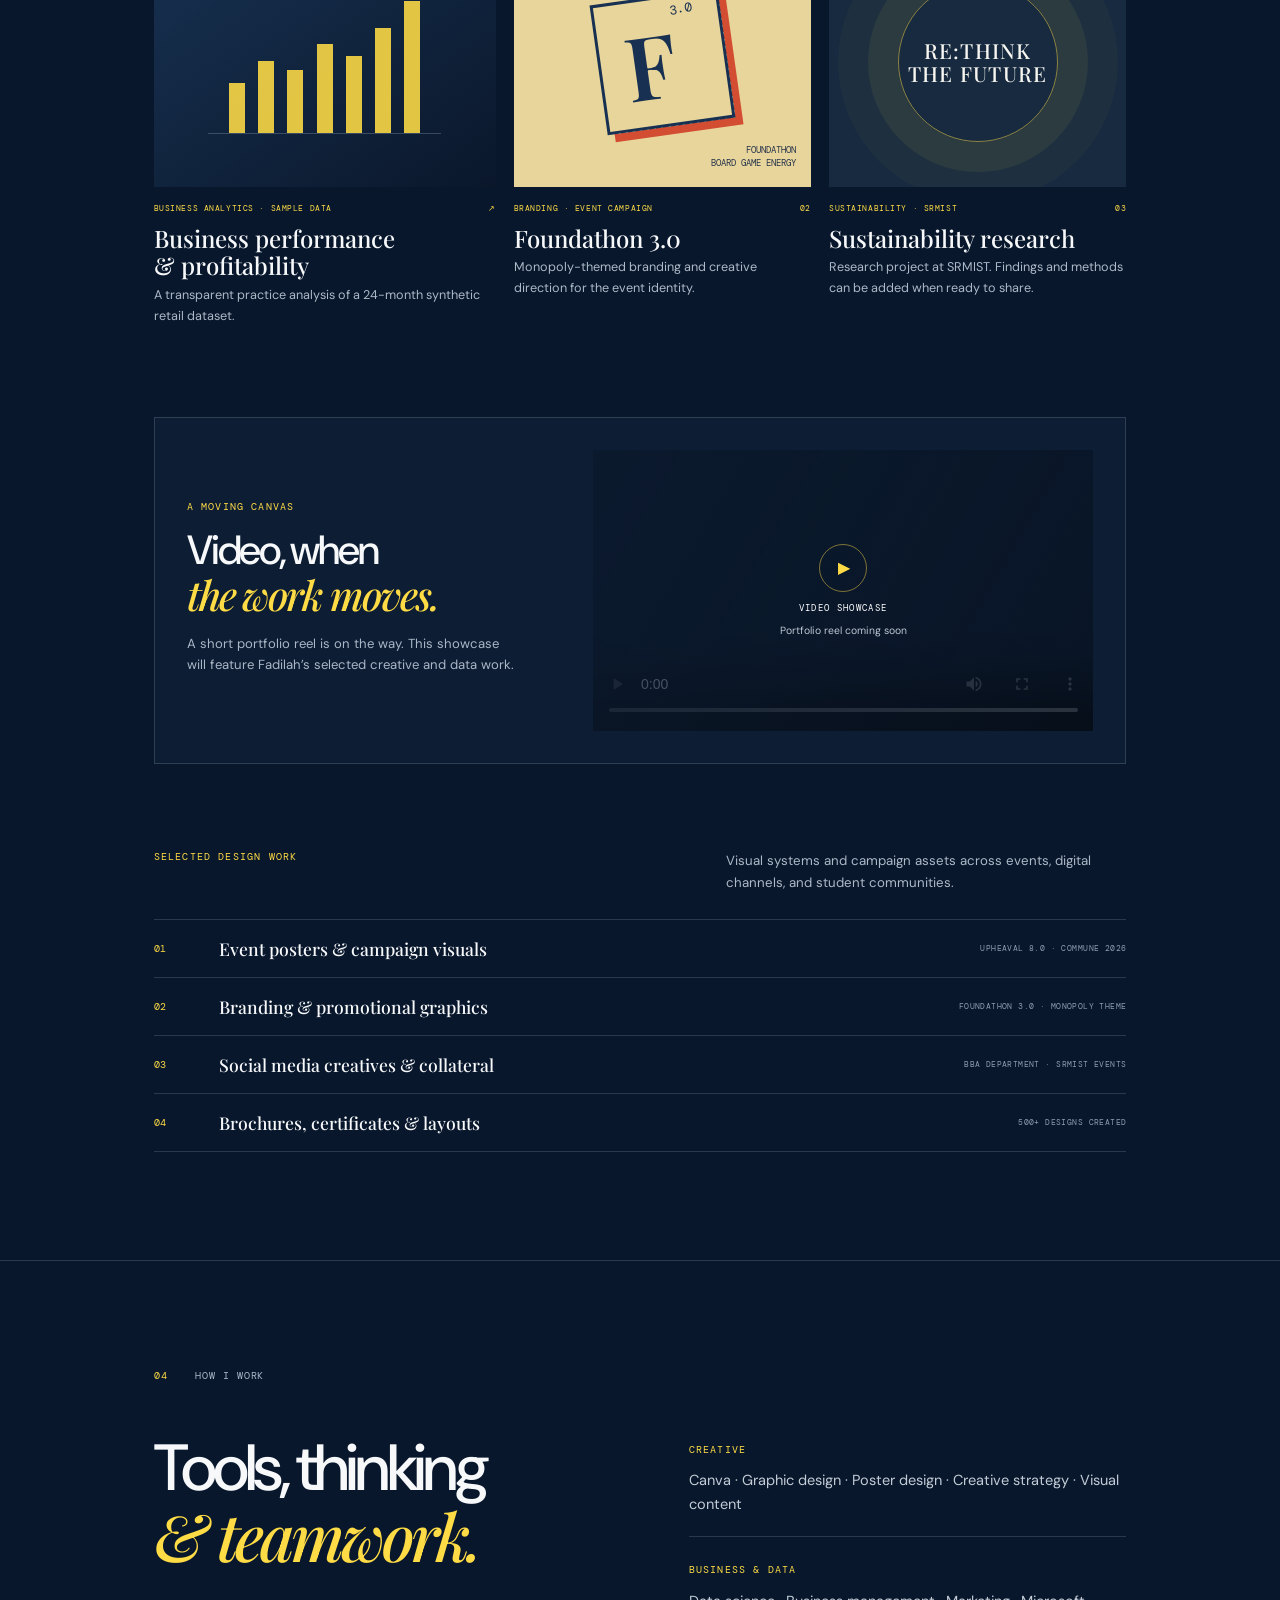
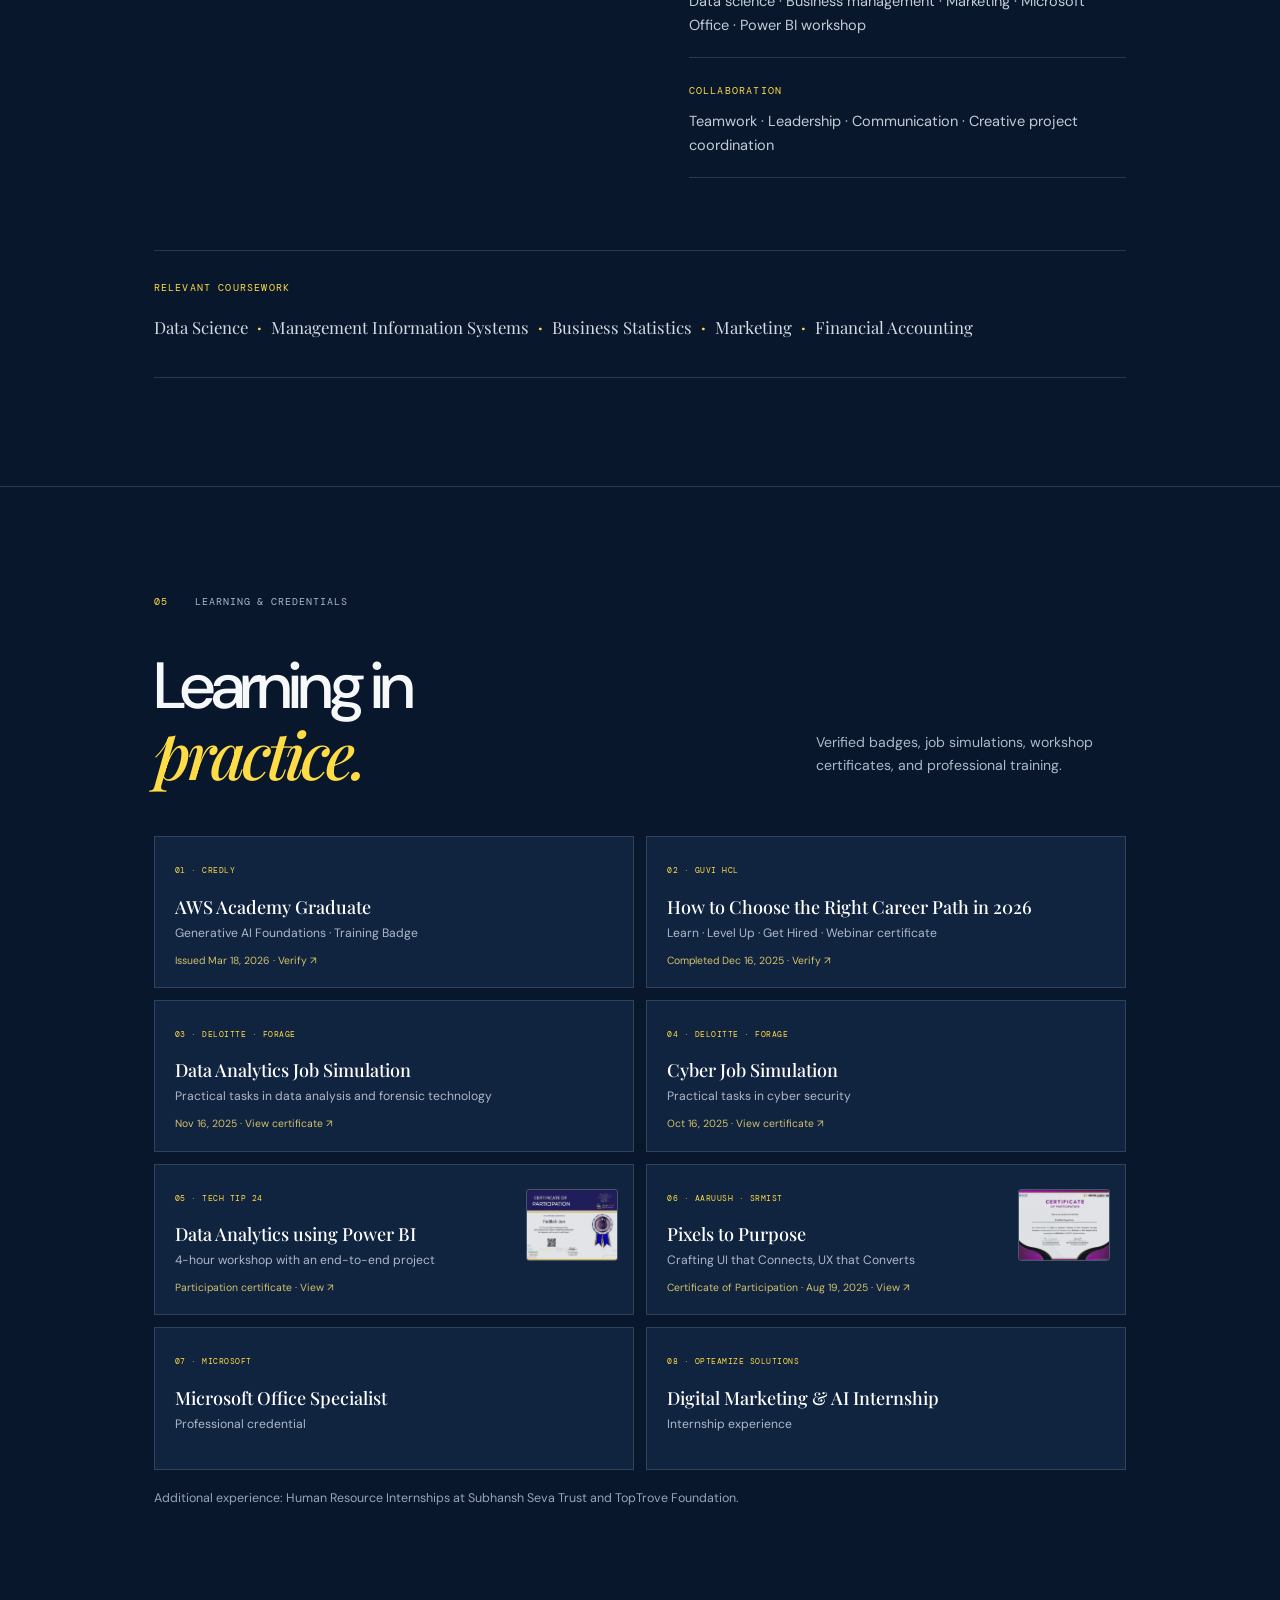
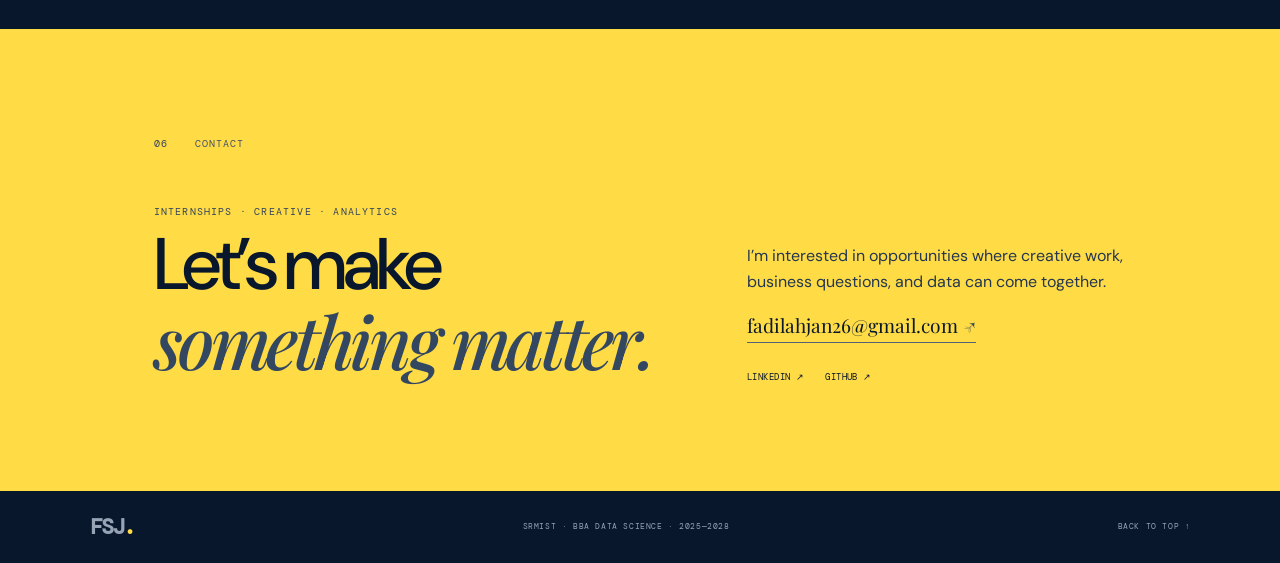
==== commit 6cbfe7a3: "Remove visitor video picker" ====
--- a/index.html
+++ b/index.html
@@ -24,7 +24,7 @@
 <article class="work-card"><div class="work-visual visual-foundathon"><span class="monopoly-mark">F<span>3.0</span></span><span class="visual-index">BRAND SYSTEM / 02</span><span class="visual-note">FOUNDATHON<br>BOARD GAME ENERGY</span></div><div class="work-meta"><span>BRANDING · EVENT CAMPAIGN</span><span>02</span></div><h3>Foundathon 3.0</h3><p>Monopoly-themed branding and creative direction for the event identity.</p></article>
 <article class="work-card"><div class="work-visual visual-research"><span class="research-orbit"></span><span class="visual-index">RESEARCH / 03</span><span class="research-word">RE:THINK<br>THE FUTURE</span></div><div class="work-meta"><span>SUSTAINABILITY · SRMIST</span><span>03</span></div><h3>Sustainability research</h3><p>Research project at SRMIST. Findings and methods can be added when ready to share.</p></article>
 </div>
-<div class="video-showcase"><div class="video-copy"><span class="eyebrow">A MOVING CANVAS</span><h3>Video, when<br><em>the work moves.</em></h3><p>Add a reel or project walkthrough here. Select a video for a local preview, then follow the README instructions to include it on the published site.</p><label class="button button-outline" for="video-picker">Choose a video <span aria-hidden="true">↗</span></label><input id="video-picker" type="file" accept="video/*" hidden></div><div class="video-frame"><video id="portfolio-video" controls playsinline preload="metadata" poster="assets/media/video-poster.svg" aria-label="Portfolio video preview"><source src="assets/media/portfolio-reel.mp4" type="video/mp4"></video><div class="video-placeholder" id="video-placeholder"><span class="play-symbol" aria-hidden="true">▶</span><span>VIDEO SHOWCASE</span><small>Choose a video to preview</small></div></div></div>
+<div class="video-showcase"><div class="video-copy"><span class="eyebrow">A MOVING CANVAS</span><h3>Video, when<br><em>the work moves.</em></h3><p>A short portfolio reel is on the way. This showcase will feature Fadilah’s selected creative and data work.</p></div><div class="video-frame"><video id="portfolio-video" controls playsinline preload="metadata" poster="assets/media/video-poster.svg" aria-label="Fadilah Sajad Jan portfolio reel"><source src="assets/media/portfolio-reel.mp4" type="video/mp4"></video><div class="video-placeholder" id="video-placeholder"><span class="play-symbol" aria-hidden="true">▶</span><span>VIDEO SHOWCASE</span><small>Portfolio reel coming soon</small></div></div></div>
 <div class="design-work"><div class="design-heading"><span class="eyebrow">SELECTED DESIGN WORK</span><p>Visual systems and campaign assets across events, digital channels, and student communities.</p></div><div class="design-list"><div><span>01</span><b>Event posters & campaign visuals</b><small>UPHEAVAL 8.0 · COMMUNE 2026</small></div><div><span>02</span><b>Branding & promotional graphics</b><small>FOUNDATHON 3.0 · MONOPOLY THEME</small></div><div><span>03</span><b>Social media creatives & collateral</b><small>BBA DEPARTMENT · SRMIST EVENTS</small></div><div><span>04</span><b>Brochures, certificates & layouts</b><small>500+ DESIGNS CREATED</small></div></div></div></section>
 <section class="section skills" id="skills"><div class="section-kicker"><span>04</span> HOW I WORK</div><div class="section-grid"><h2>Tools, thinking<br><em>& teamwork.</em></h2><div class="skill-groups"><div><span class="eyebrow">CREATIVE</span><p>Canva · Graphic design · Poster design · Creative strategy · Visual content</p></div><div><span class="eyebrow">BUSINESS & DATA</span><p>Data science · Business management · Marketing · Microsoft Office · Power BI workshop</p></div><div><span class="eyebrow">COLLABORATION</span><p>Teamwork · Leadership · Communication · Creative project coordination</p></div></div></div><div class="coursework"><span class="eyebrow">RELEVANT COURSEWORK</span><p>Data Science <b>·</b> Management Information Systems <b>·</b> Business Statistics <b>·</b> Marketing <b>·</b> Financial Accounting</p></div></section>
 <section class="section credentials" id="credentials"><div class="section-kicker"><span>05</span> LEARNING & CREDENTIALS</div><div class="section-heading"><h2>Learning in<br><em>practice.</em></h2><p>Verified badges, job simulations, workshop certificates, and professional training.</p></div><div class="credential-grid">
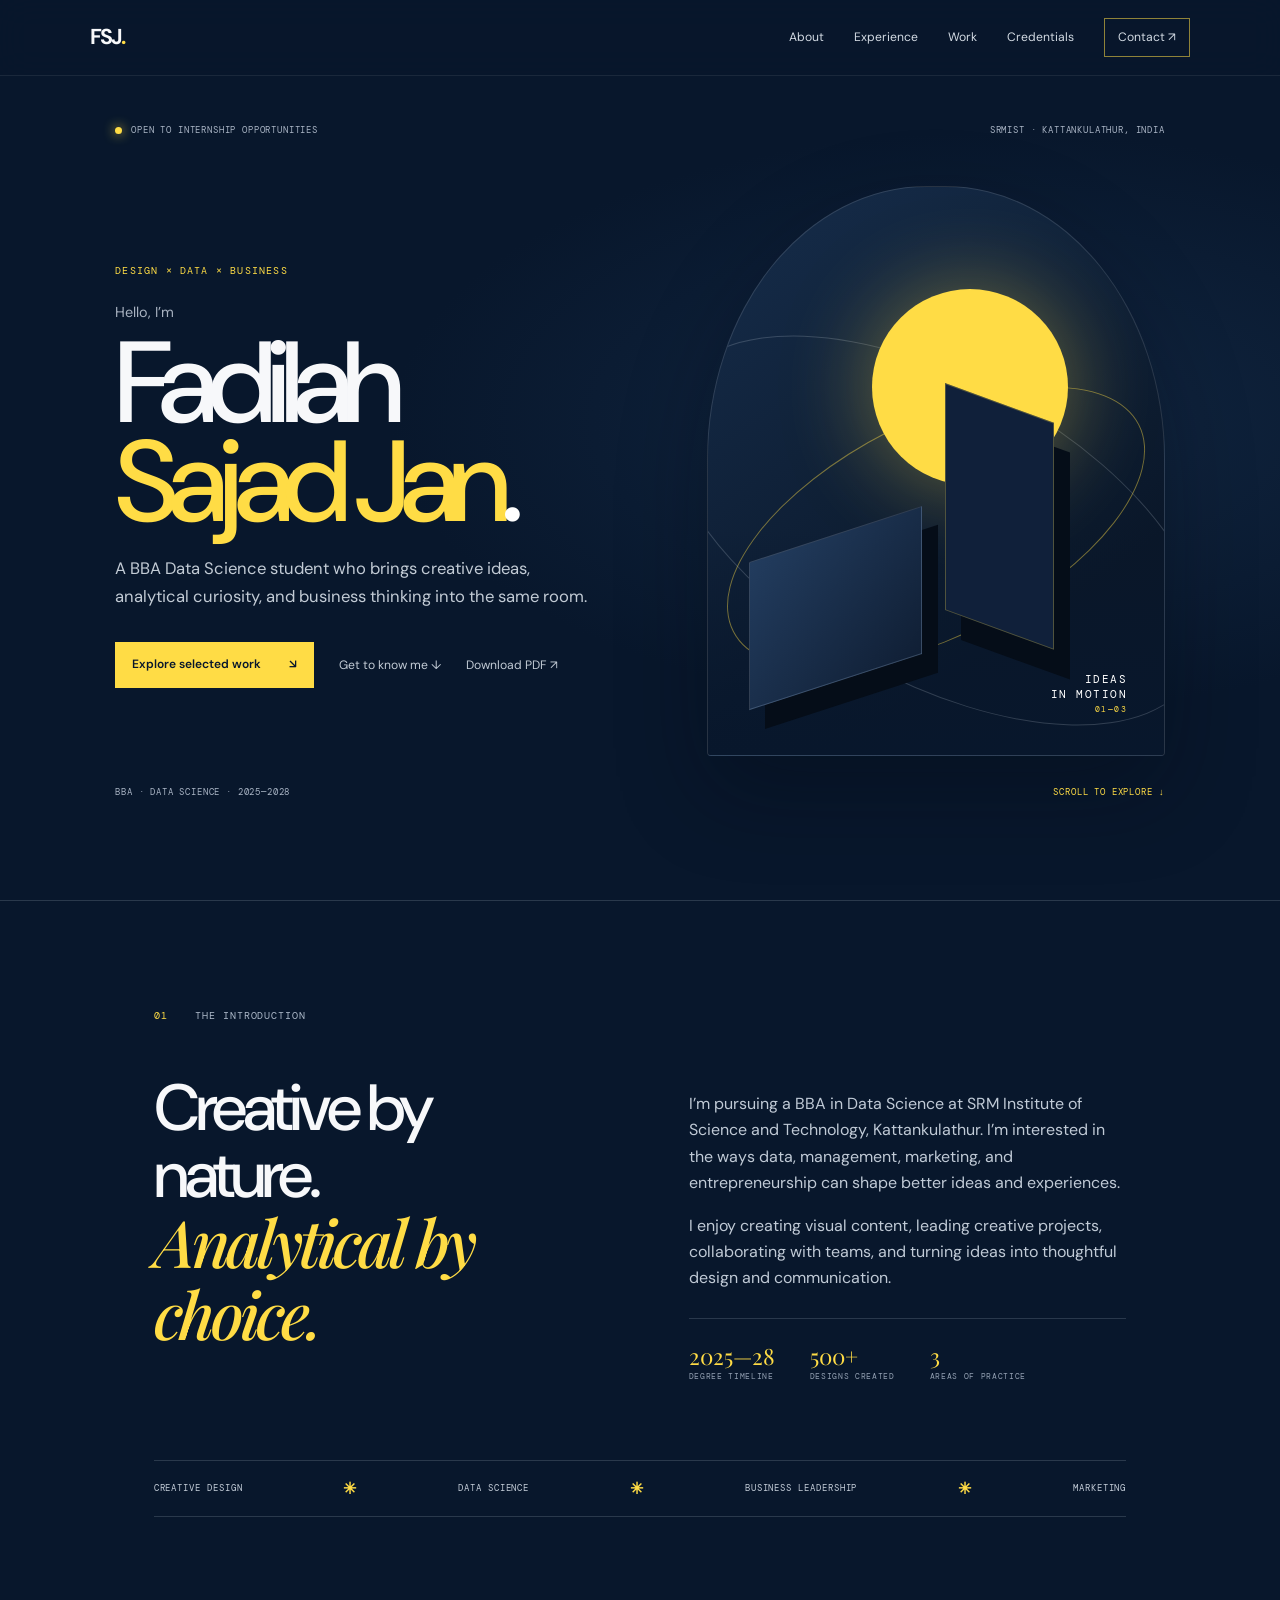
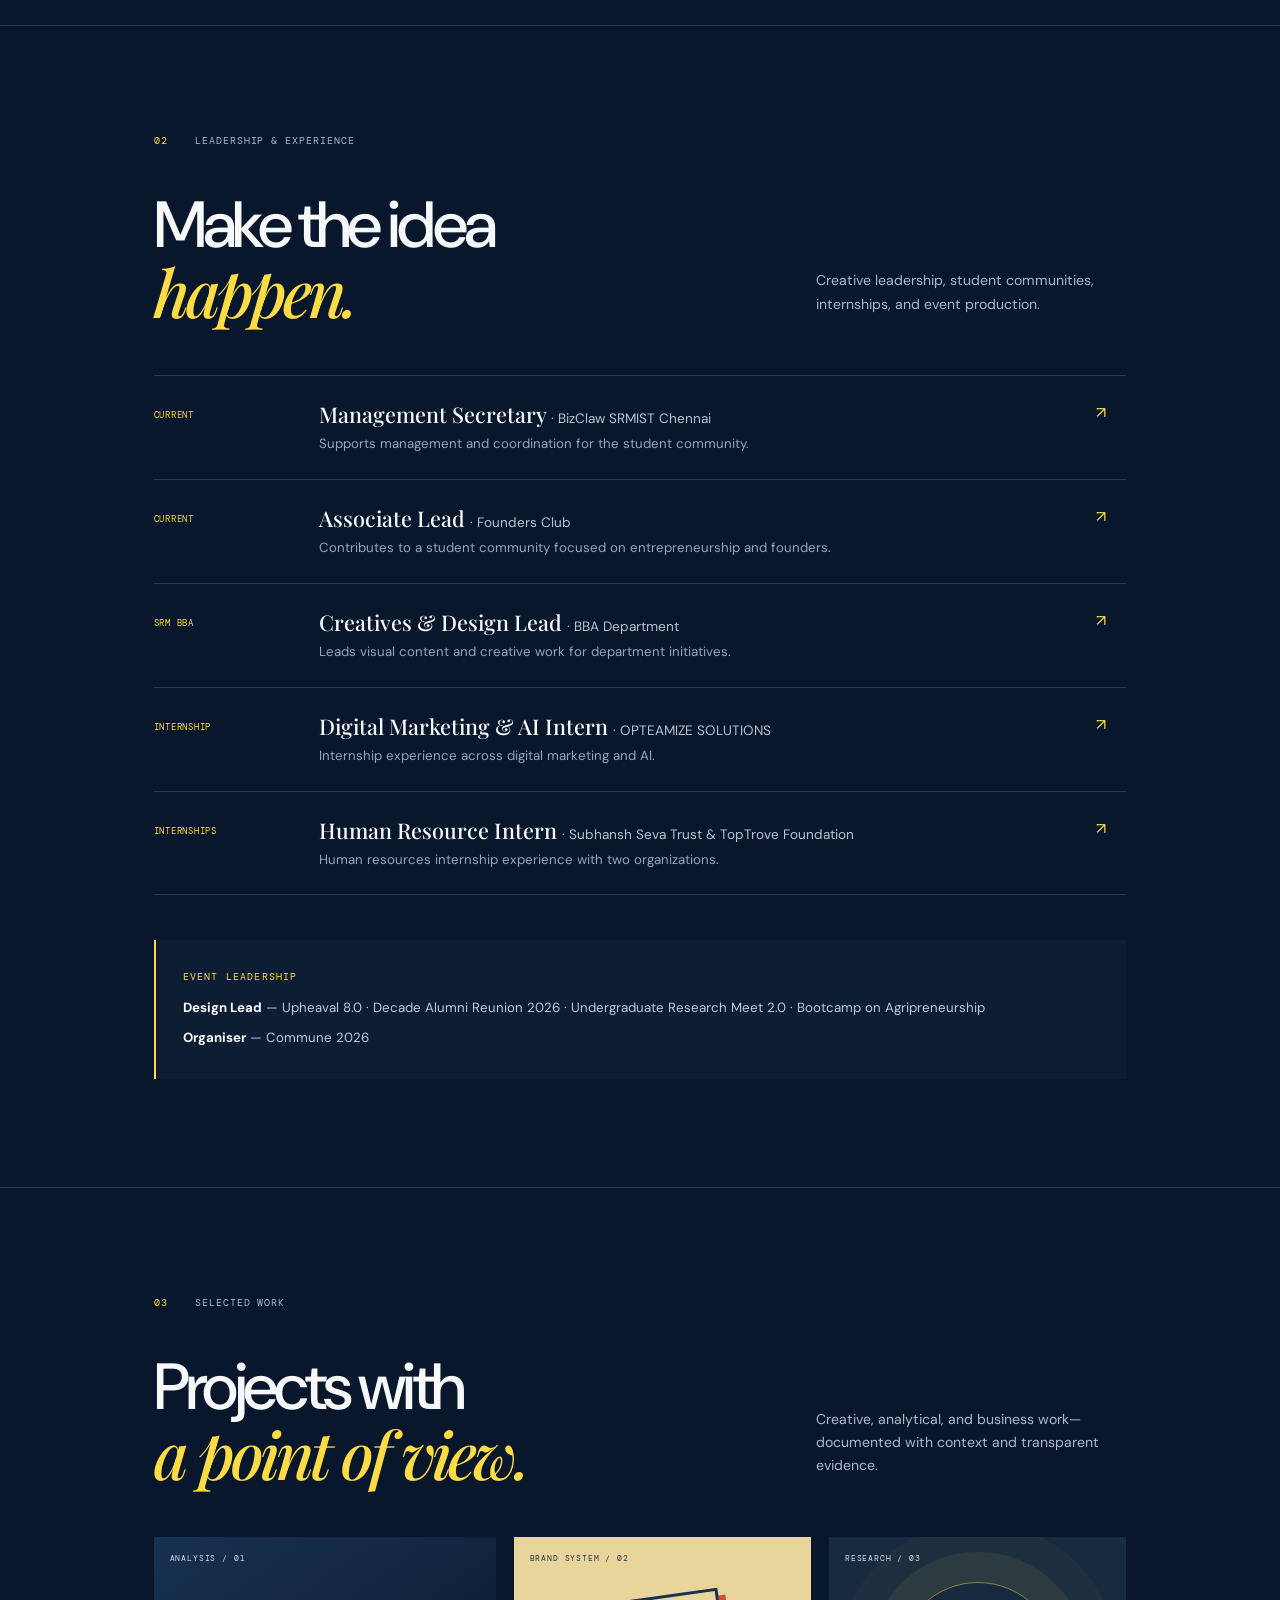
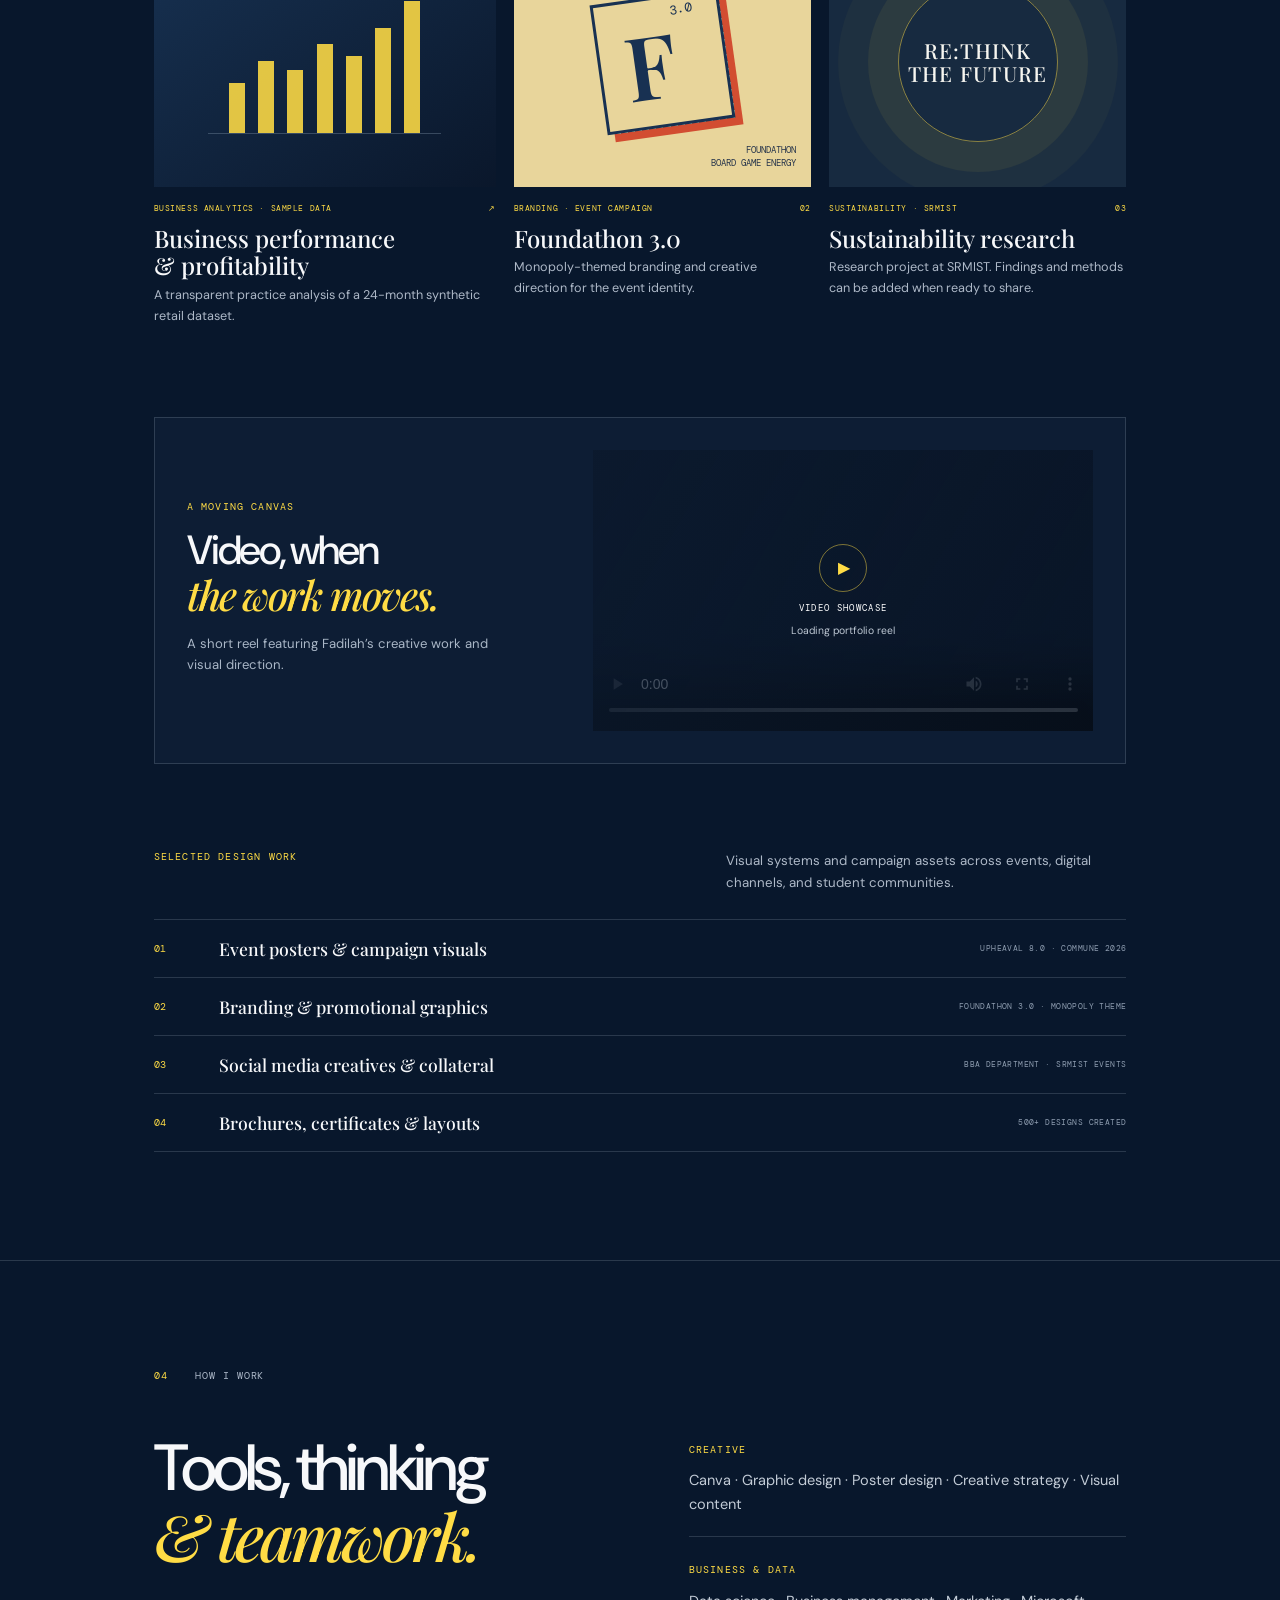
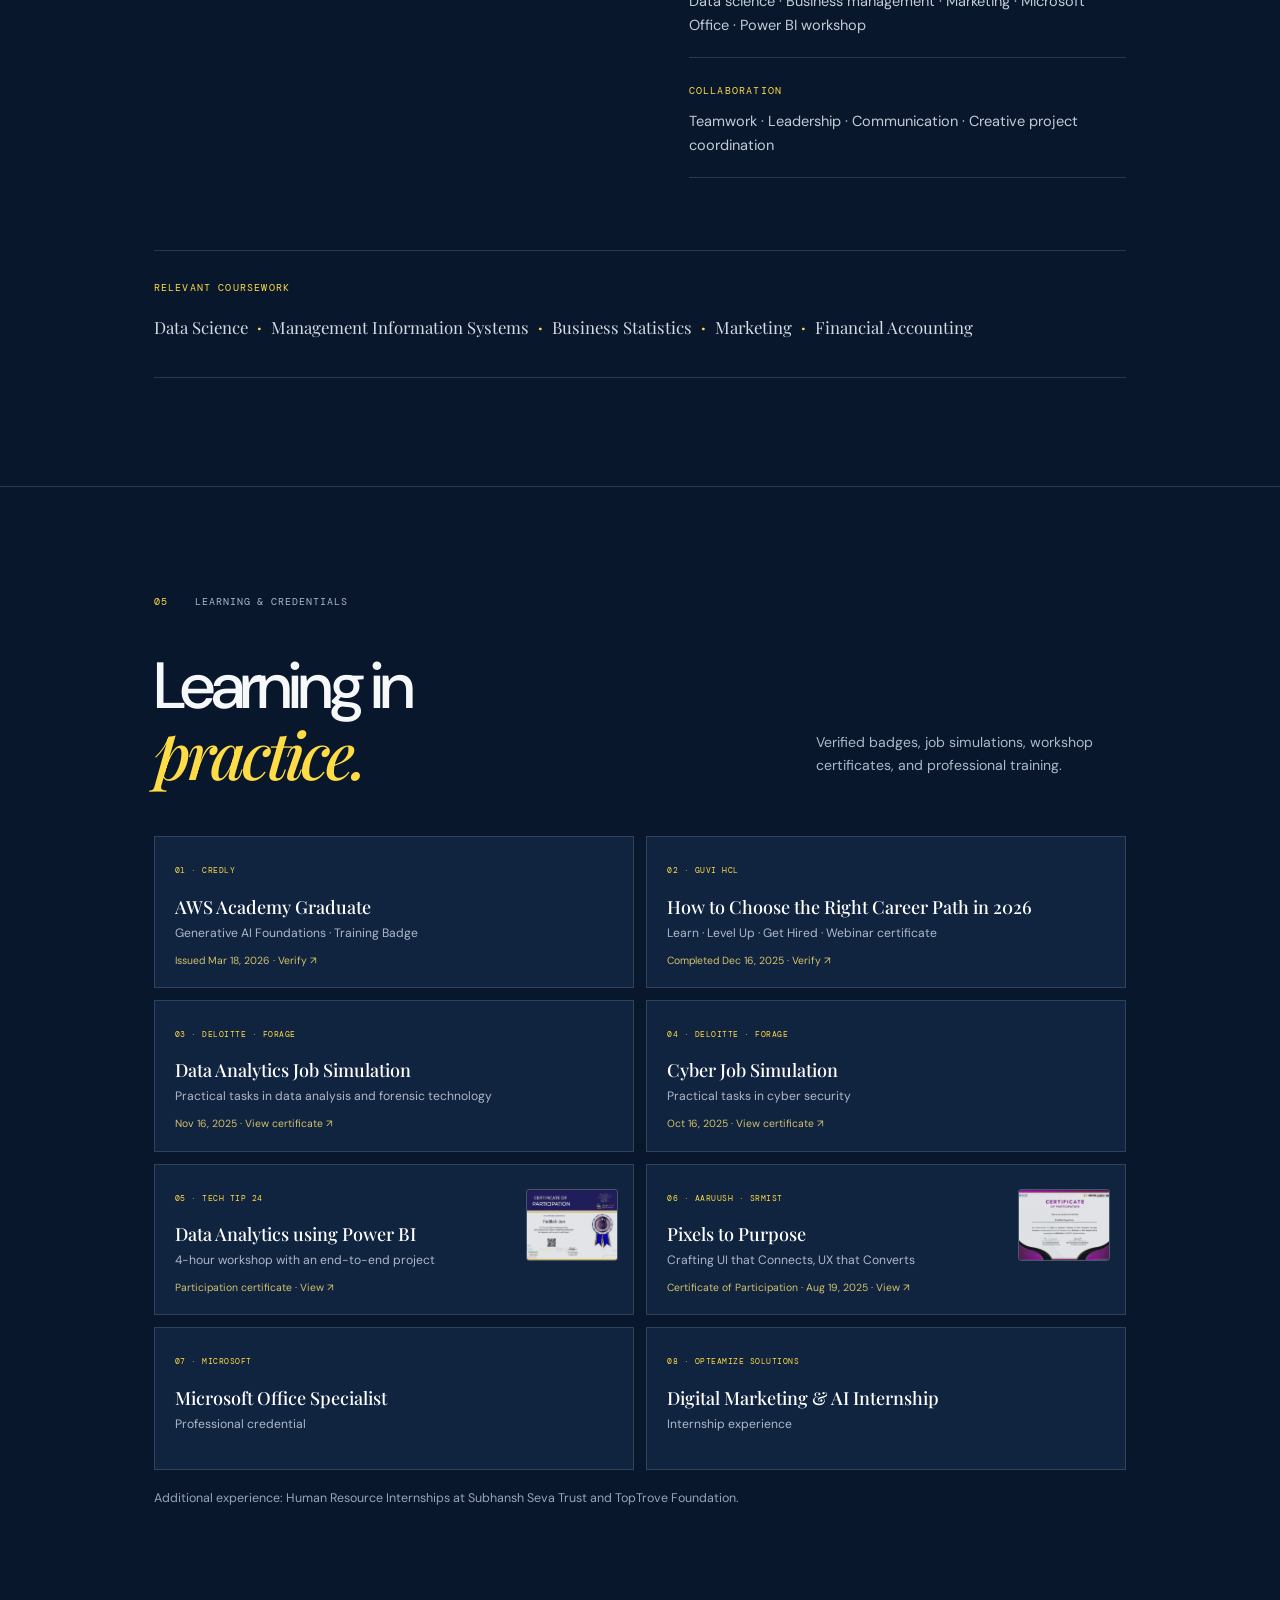
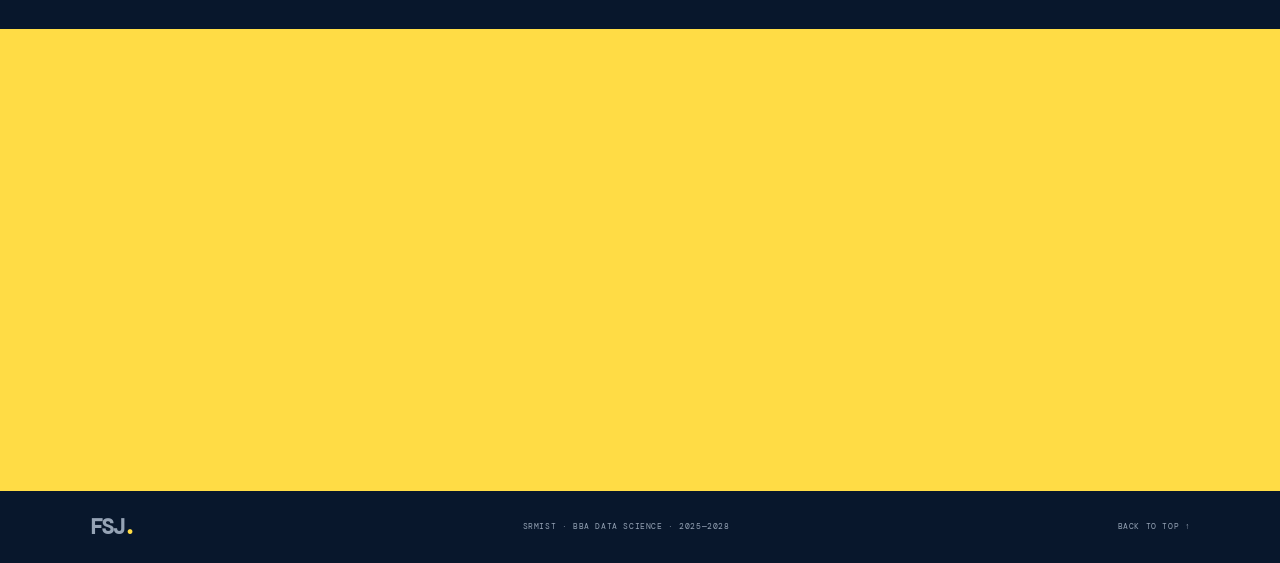
==== commit 2632d9cb: "Add portfolio video showcase and résumé link" ====
--- a/index.html
+++ b/index.html
@@ -24,7 +24,7 @@
 <article class="work-card"><div class="work-visual visual-foundathon"><span class="monopoly-mark">F<span>3.0</span></span><span class="visual-index">BRAND SYSTEM / 02</span><span class="visual-note">FOUNDATHON<br>BOARD GAME ENERGY</span></div><div class="work-meta"><span>BRANDING · EVENT CAMPAIGN</span><span>02</span></div><h3>Foundathon 3.0</h3><p>Monopoly-themed branding and creative direction for the event identity.</p></article>
 <article class="work-card"><div class="work-visual visual-research"><span class="research-orbit"></span><span class="visual-index">RESEARCH / 03</span><span class="research-word">RE:THINK<br>THE FUTURE</span></div><div class="work-meta"><span>SUSTAINABILITY · SRMIST</span><span>03</span></div><h3>Sustainability research</h3><p>Research project at SRMIST. Findings and methods can be added when ready to share.</p></article>
 </div>
-<div class="video-showcase"><div class="video-copy"><span class="eyebrow">A MOVING CANVAS</span><h3>Video, when<br><em>the work moves.</em></h3><p>A short portfolio reel is on the way. This showcase will feature Fadilah’s selected creative and data work.</p></div><div class="video-frame"><video id="portfolio-video" controls playsinline preload="metadata" poster="assets/media/video-poster.svg" aria-label="Fadilah Sajad Jan portfolio reel"><source src="assets/media/portfolio-reel.mp4" type="video/mp4"></video><div class="video-placeholder" id="video-placeholder"><span class="play-symbol" aria-hidden="true">▶</span><span>VIDEO SHOWCASE</span><small>Portfolio reel coming soon</small></div></div></div>
+<div class="video-showcase"><div class="video-copy"><span class="eyebrow">A MOVING CANVAS</span><h3>Video, when<br><em>the work moves.</em></h3><p>A short reel featuring Fadilah’s creative work and visual direction.</p></div><div class="video-frame"><video id="portfolio-video" controls playsinline preload="metadata" poster="assets/media/video-poster.svg" aria-label="Fadilah Sajad Jan portfolio reel"><source src="assets/media/portfolio-reel.mp4" type="video/mp4"></video><div class="video-placeholder" id="video-placeholder"><span class="play-symbol" aria-hidden="true">▶</span><span>VIDEO SHOWCASE</span><small>Loading portfolio reel</small></div></div></div>
 <div class="design-work"><div class="design-heading"><span class="eyebrow">SELECTED DESIGN WORK</span><p>Visual systems and campaign assets across events, digital channels, and student communities.</p></div><div class="design-list"><div><span>01</span><b>Event posters & campaign visuals</b><small>UPHEAVAL 8.0 · COMMUNE 2026</small></div><div><span>02</span><b>Branding & promotional graphics</b><small>FOUNDATHON 3.0 · MONOPOLY THEME</small></div><div><span>03</span><b>Social media creatives & collateral</b><small>BBA DEPARTMENT · SRMIST EVENTS</small></div><div><span>04</span><b>Brochures, certificates & layouts</b><small>500+ DESIGNS CREATED</small></div></div></div></section>
 <section class="section skills" id="skills"><div class="section-kicker"><span>04</span> HOW I WORK</div><div class="section-grid"><h2>Tools, thinking<br><em>& teamwork.</em></h2><div class="skill-groups"><div><span class="eyebrow">CREATIVE</span><p>Canva · Graphic design · Poster design · Creative strategy · Visual content</p></div><div><span class="eyebrow">BUSINESS & DATA</span><p>Data science · Business management · Marketing · Microsoft Office · Power BI workshop</p></div><div><span class="eyebrow">COLLABORATION</span><p>Teamwork · Leadership · Communication · Creative project coordination</p></div></div></div><div class="coursework"><span class="eyebrow">RELEVANT COURSEWORK</span><p>Data Science <b>·</b> Management Information Systems <b>·</b> Business Statistics <b>·</b> Marketing <b>·</b> Financial Accounting</p></div></section>
 <section class="section credentials" id="credentials"><div class="section-kicker"><span>05</span> LEARNING & CREDENTIALS</div><div class="section-heading"><h2>Learning in<br><em>practice.</em></h2><p>Verified badges, job simulations, workshop certificates, and professional training.</p></div><div class="credential-grid">
@@ -37,6 +37,6 @@
 <article><span>07 · MICROSOFT</span><h3>Microsoft Office Specialist</h3><p>Professional credential</p></article>
 <article><span>08 · OPTEAMIZE SOLUTIONS</span><h3>Digital Marketing & AI Internship</h3><p>Internship experience</p></article>
 </div><p class="credential-note">Additional experience: Human Resource Internships at Subhansh Seva Trust and TopTrove Foundation.</p></section>
-<section class="section contact" id="contact"><div class="section-kicker"><span>06</span> CONTACT</div><div class="contact-inner"><div><p class="eyebrow">INTERNSHIPS · CREATIVE · ANALYTICS</p><h2>Let’s make<br><em>something matter.</em></h2></div><div class="contact-side"><p>I’m interested in opportunities where creative work, business questions, and data can come together.</p><a class="contact-email" href="mailto:fadilahjan26@gmail.com">fadilahjan26@gmail.com <span>↗</span></a><div class="socials"><a href="https://www.linkedin.com/in/fadilah-sajad-jan/" target="_blank" rel="noopener noreferrer">LINKEDIN ↗</a><a href="https://github.com/fadilahsajadjan" target="_blank" rel="noopener noreferrer">GITHUB ↗</a></div></div></div></section>
+<section class="section contact" id="contact"><div class="section-kicker"><span>06</span> CONTACT</div><div class="contact-inner"><div><p class="eyebrow">INTERNSHIPS · CREATIVE · ANALYTICS</p><h2>Let’s make<br><em>something matter.</em></h2></div><div class="contact-side"><p>I’m interested in opportunities where creative work, business questions, and data can come together.</p><a class="contact-email" href="mailto:fadilahjan26@gmail.com">fadilahjan26@gmail.com <span>↗</span></a><div class="socials"><a href="assets/media/fadilah-sajad-jan-resume.jpg" target="_blank" rel="noopener noreferrer">VIEW RESUME ↗</a><a href="https://www.linkedin.com/in/fadilah-sajad-jan/" target="_blank" rel="noopener noreferrer">LINKEDIN ↗</a><a href="https://github.com/fadilahsajadjan" target="_blank" rel="noopener noreferrer">GITHUB ↗</a></div></div></div></section>
 </main><footer><a class="brand" href="#home">FSJ<span>.</span></a><span>SRMIST · BBA DATA SCIENCE · 2025—2028</span><a href="#home">BACK TO TOP ↑</a></footer>
 </body></html>
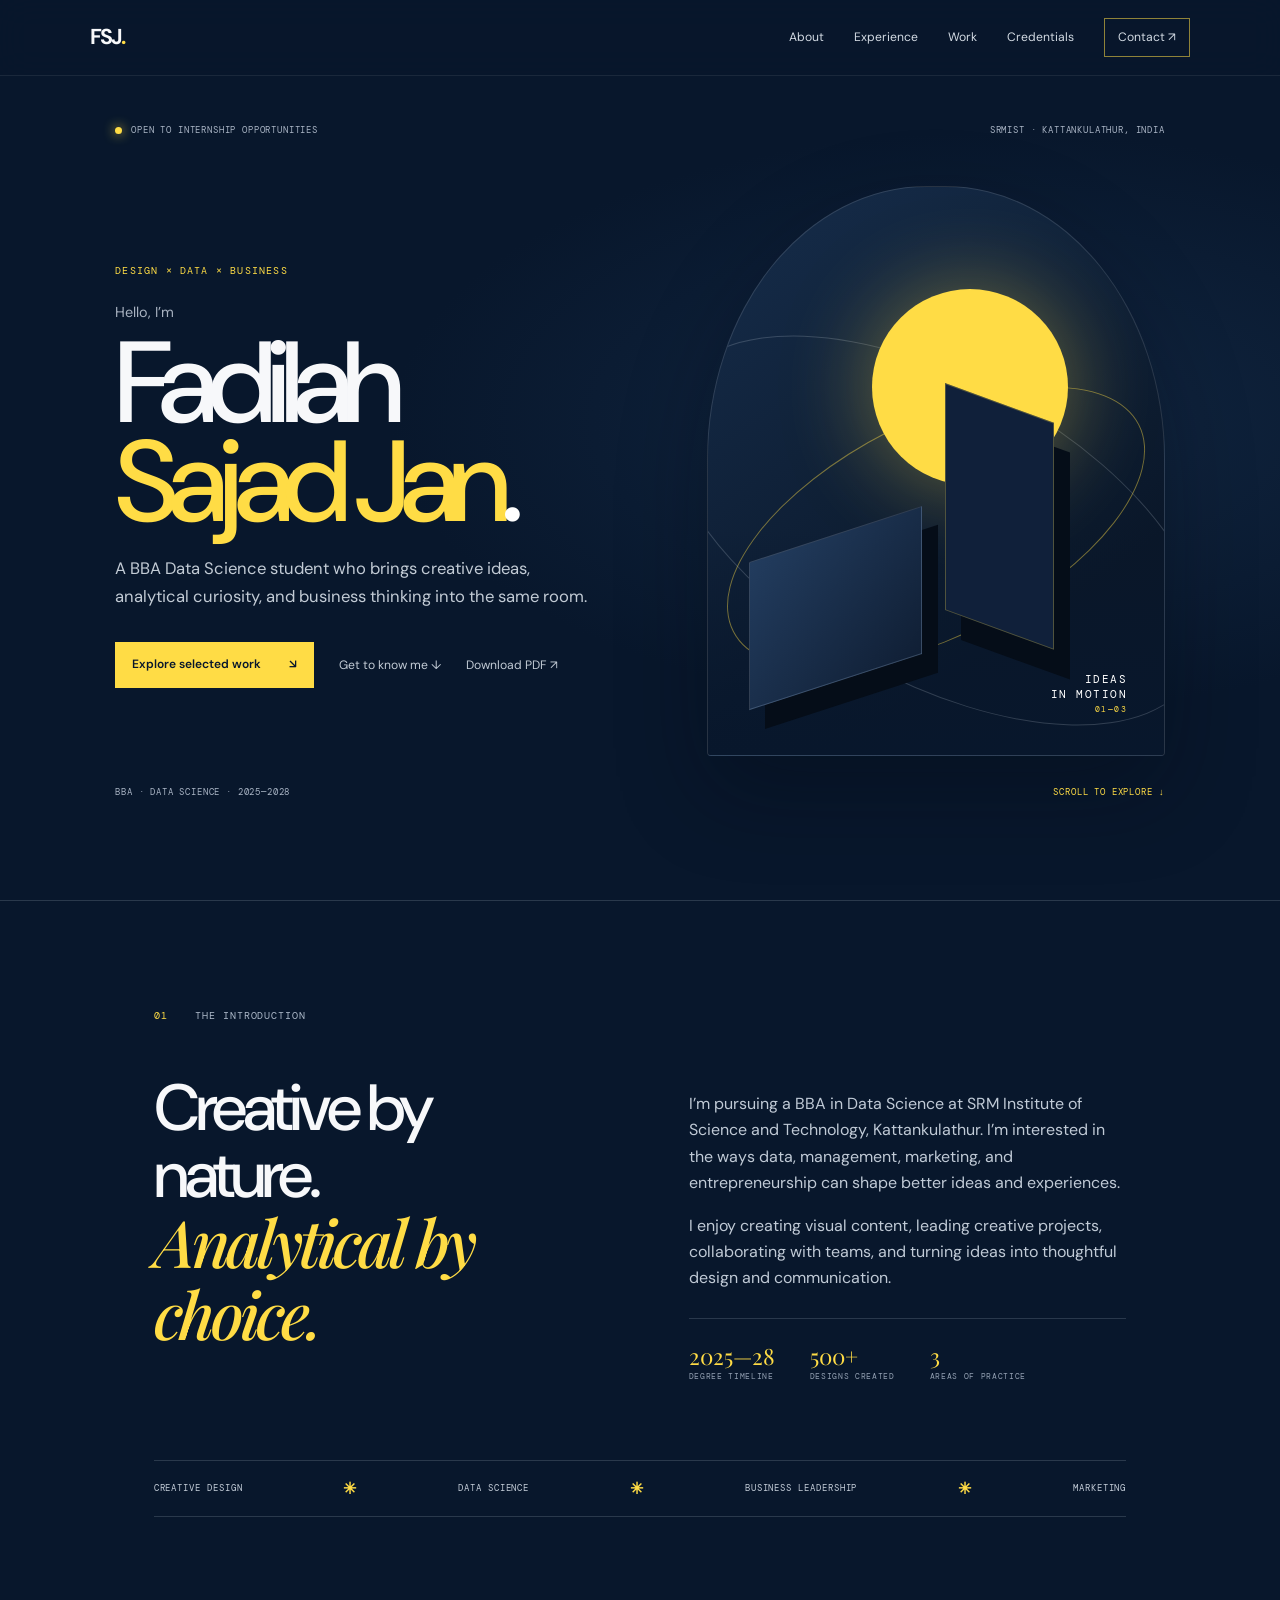
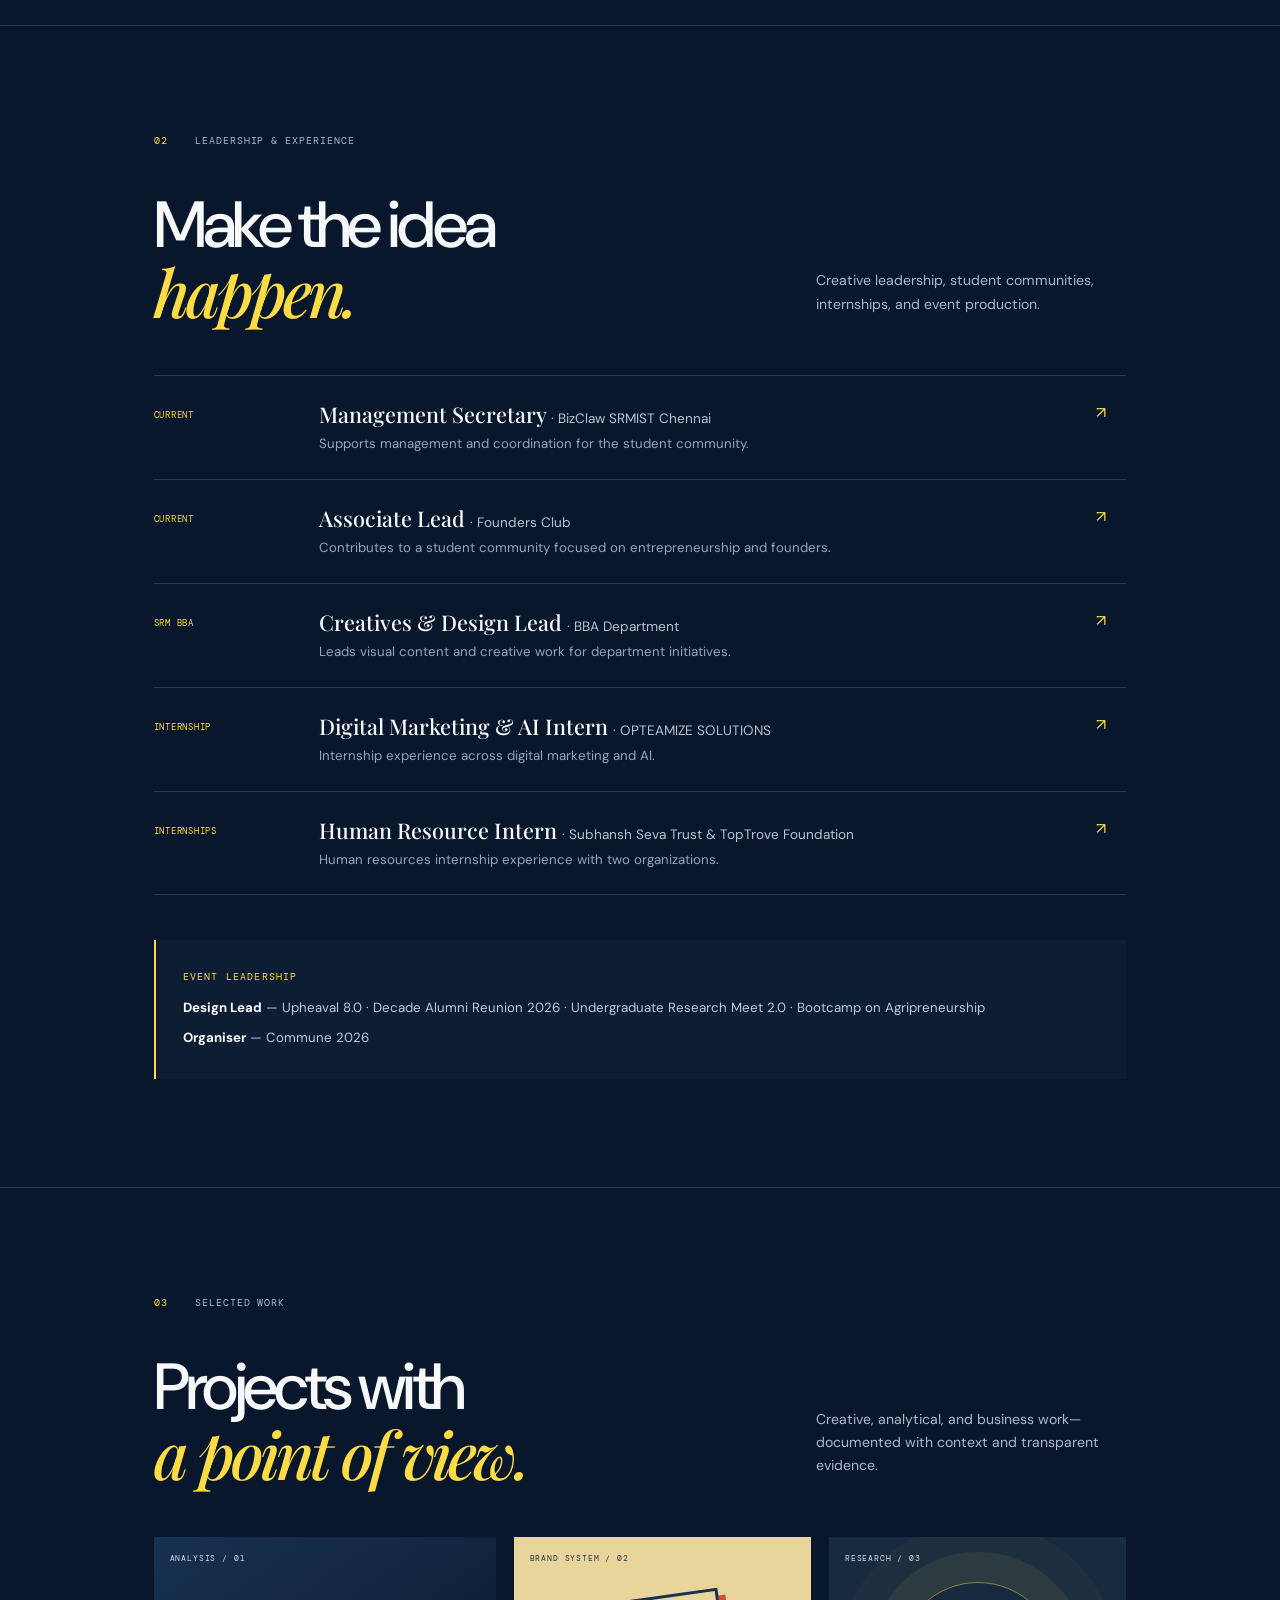
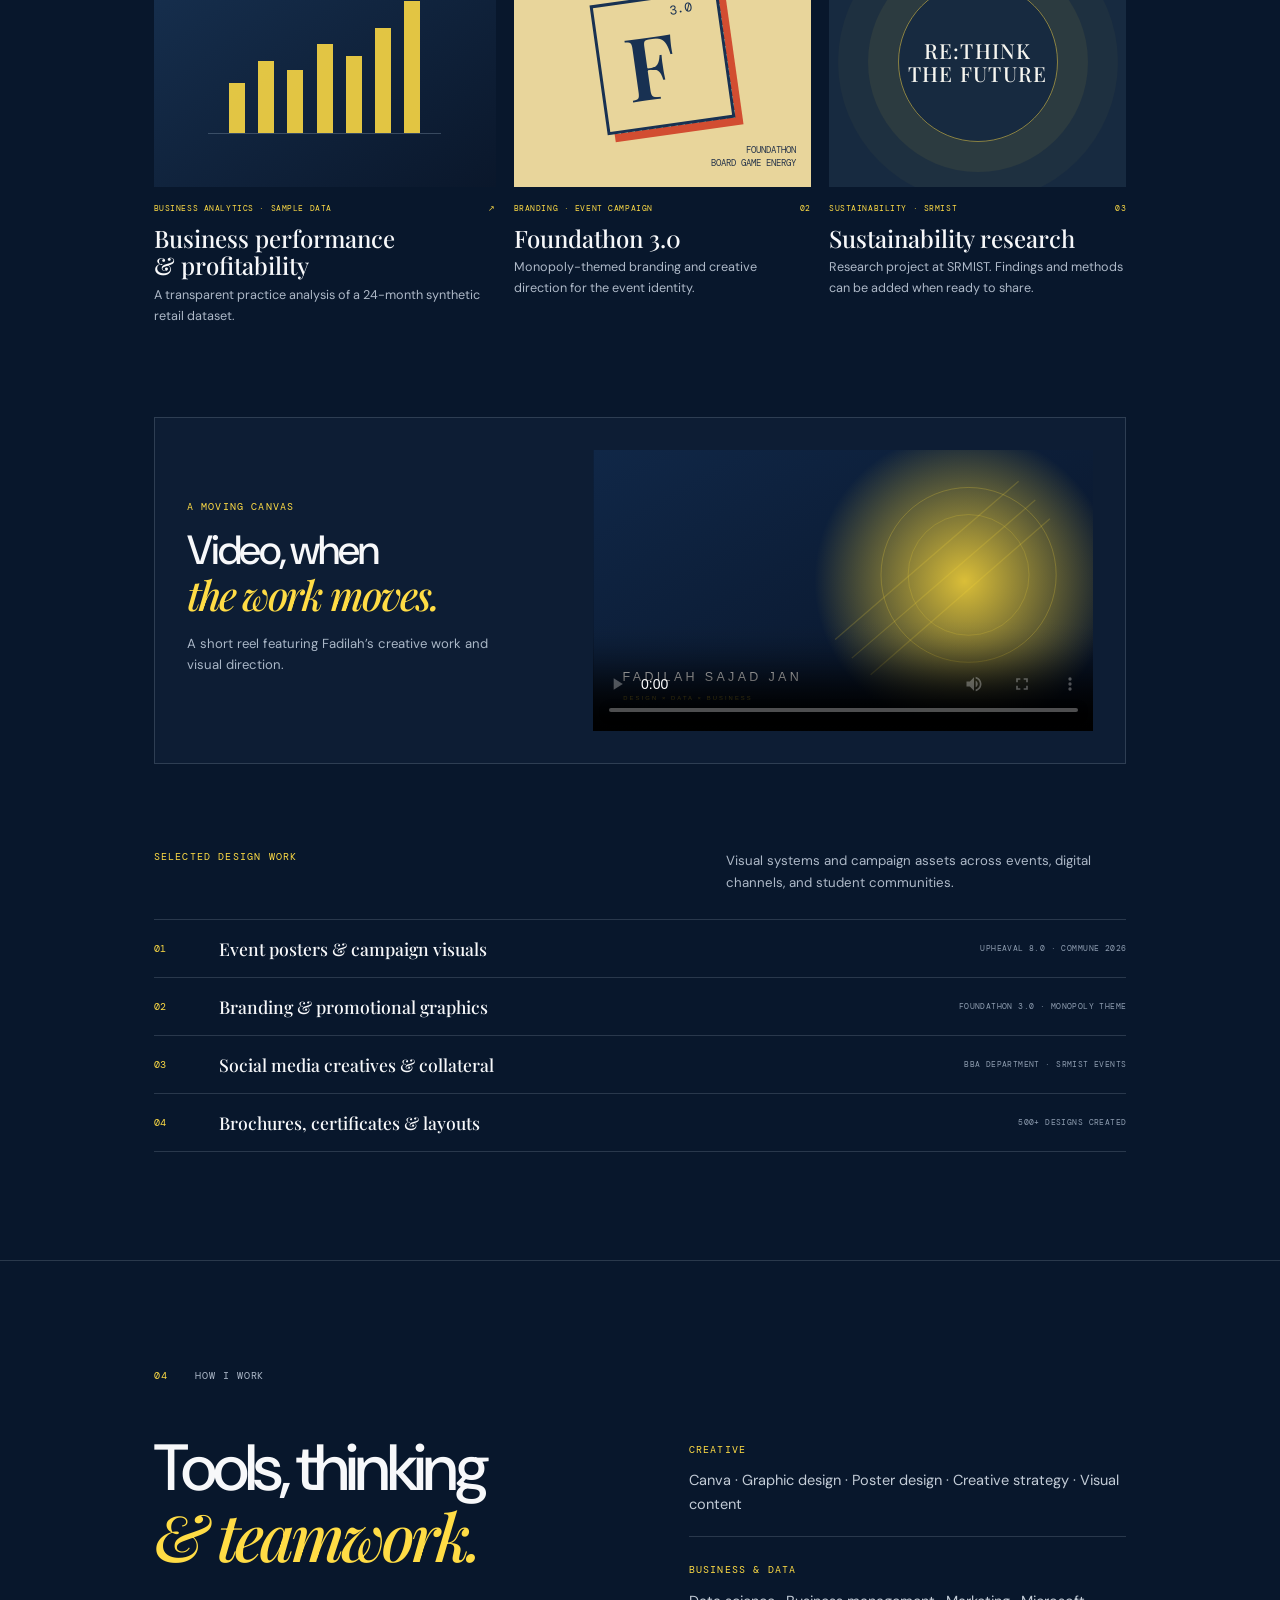
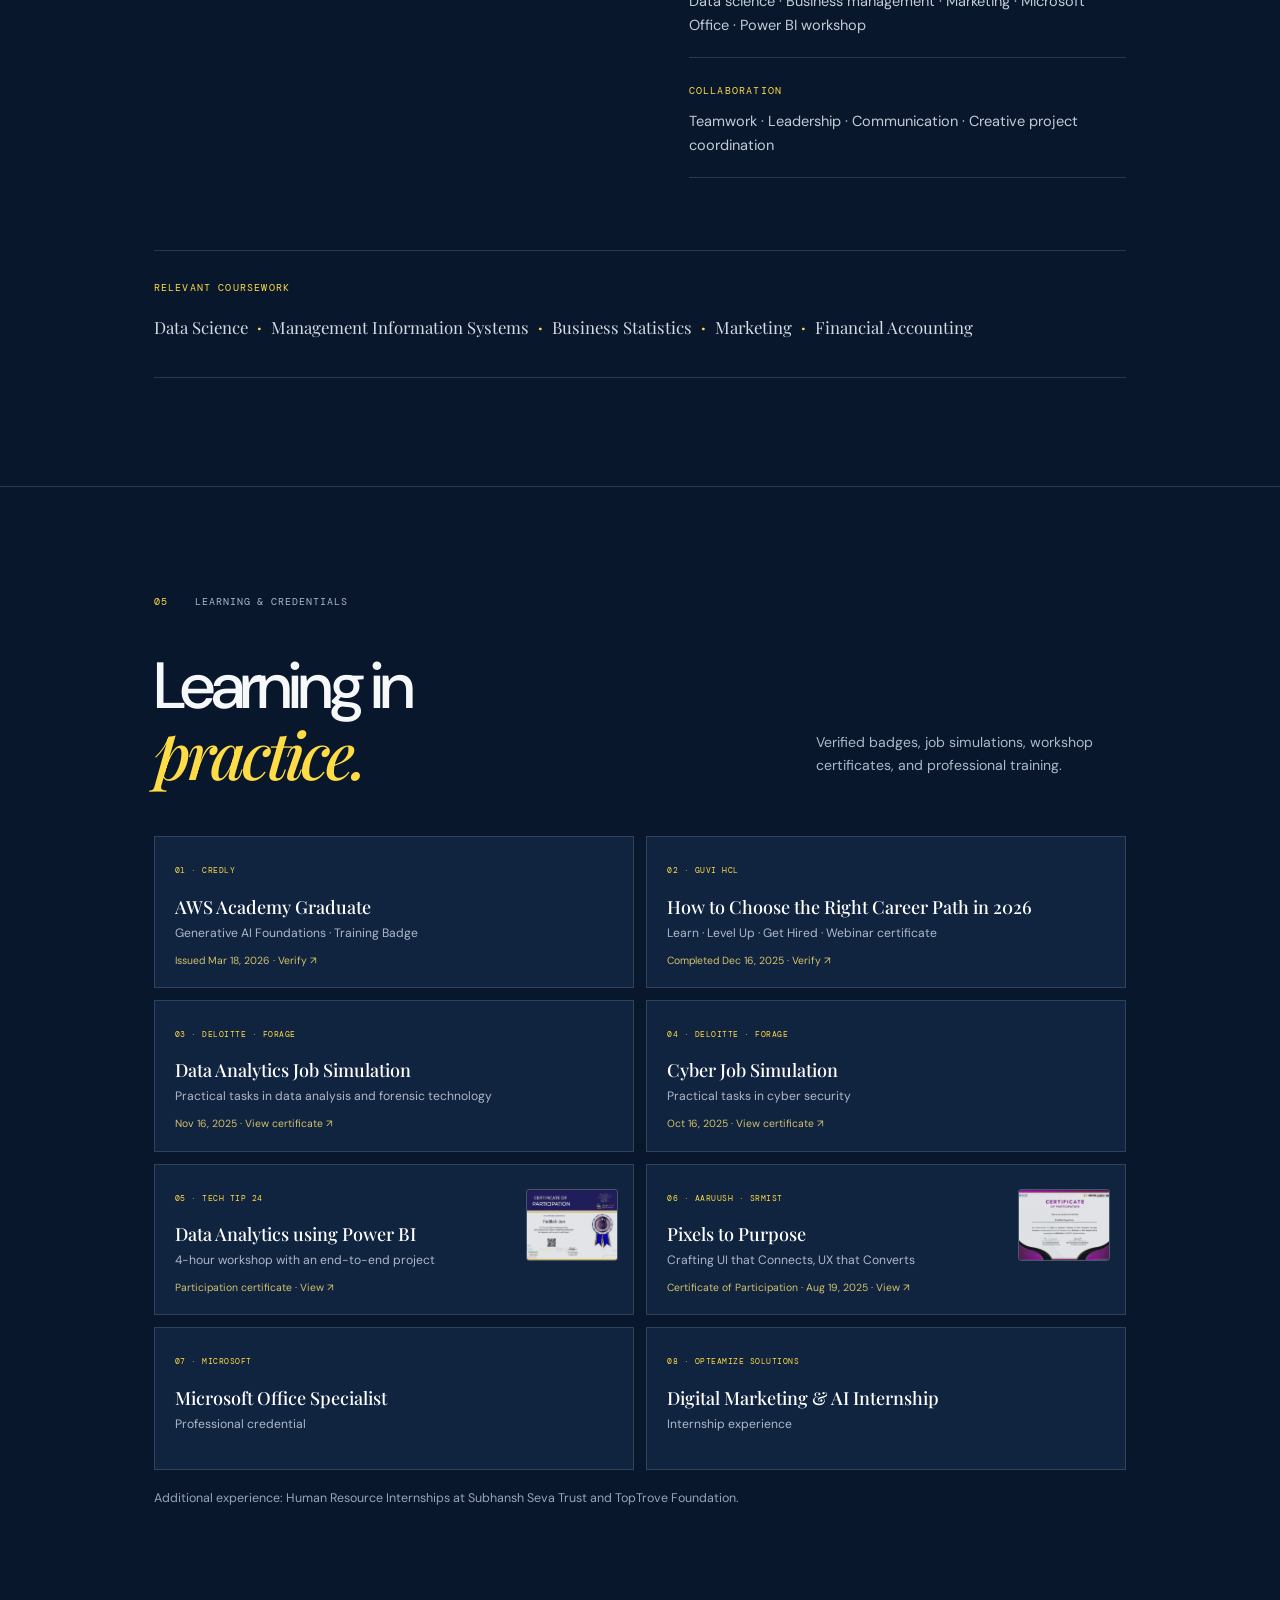
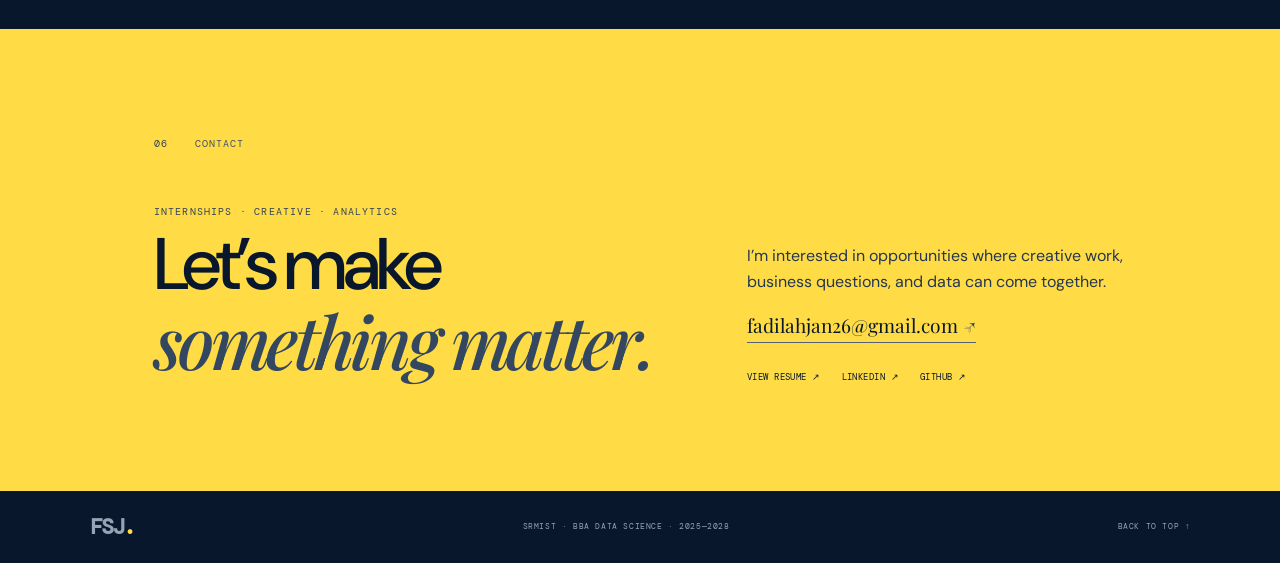
==== commit d4f9d090: "Make video controls visible and refresh assets" ====
--- a/index.html
+++ b/index.html
@@ -4,7 +4,7 @@
   <meta charset="utf-8"><meta name="viewport" content="width=device-width, initial-scale=1">
   <meta name="description" content="Fadilah Sajad Jan - BBA Data Science student combining creative design, business thinking, and analytics.">
   <meta name="theme-color" content="#08172c"><title>Fadilah Sajad Jan | Design, Data & Business</title>
-  <link rel="stylesheet" href="style.css"><script src="script.js" defer></script>
+  <link rel="stylesheet" href="style.css?v=2"><script src="script.js?v=2" defer></script>
 </head>
 <body>
 <a class="skip-link" href="#main">Skip to content</a>
@@ -24,7 +24,7 @@
 <article class="work-card"><div class="work-visual visual-foundathon"><span class="monopoly-mark">F<span>3.0</span></span><span class="visual-index">BRAND SYSTEM / 02</span><span class="visual-note">FOUNDATHON<br>BOARD GAME ENERGY</span></div><div class="work-meta"><span>BRANDING · EVENT CAMPAIGN</span><span>02</span></div><h3>Foundathon 3.0</h3><p>Monopoly-themed branding and creative direction for the event identity.</p></article>
 <article class="work-card"><div class="work-visual visual-research"><span class="research-orbit"></span><span class="visual-index">RESEARCH / 03</span><span class="research-word">RE:THINK<br>THE FUTURE</span></div><div class="work-meta"><span>SUSTAINABILITY · SRMIST</span><span>03</span></div><h3>Sustainability research</h3><p>Research project at SRMIST. Findings and methods can be added when ready to share.</p></article>
 </div>
-<div class="video-showcase"><div class="video-copy"><span class="eyebrow">A MOVING CANVAS</span><h3>Video, when<br><em>the work moves.</em></h3><p>A short reel featuring Fadilah’s creative work and visual direction.</p></div><div class="video-frame"><video id="portfolio-video" controls playsinline preload="metadata" poster="assets/media/video-poster.svg" aria-label="Fadilah Sajad Jan portfolio reel"><source src="assets/media/portfolio-reel.mp4" type="video/mp4"></video><div class="video-placeholder" id="video-placeholder"><span class="play-symbol" aria-hidden="true">▶</span><span>VIDEO SHOWCASE</span><small>Loading portfolio reel</small></div></div></div>
+<div class="video-showcase"><div class="video-copy"><span class="eyebrow">A MOVING CANVAS</span><h3>Video, when<br><em>the work moves.</em></h3><p>A short reel featuring Fadilah’s creative work and visual direction.</p></div><div class="video-frame"><video id="portfolio-video" controls playsinline preload="metadata" poster="assets/media/video-poster.svg" aria-label="Fadilah Sajad Jan portfolio reel"><source src="assets/media/portfolio-reel.mp4" type="video/mp4"></video></div></div>
 <div class="design-work"><div class="design-heading"><span class="eyebrow">SELECTED DESIGN WORK</span><p>Visual systems and campaign assets across events, digital channels, and student communities.</p></div><div class="design-list"><div><span>01</span><b>Event posters & campaign visuals</b><small>UPHEAVAL 8.0 · COMMUNE 2026</small></div><div><span>02</span><b>Branding & promotional graphics</b><small>FOUNDATHON 3.0 · MONOPOLY THEME</small></div><div><span>03</span><b>Social media creatives & collateral</b><small>BBA DEPARTMENT · SRMIST EVENTS</small></div><div><span>04</span><b>Brochures, certificates & layouts</b><small>500+ DESIGNS CREATED</small></div></div></div></section>
 <section class="section skills" id="skills"><div class="section-kicker"><span>04</span> HOW I WORK</div><div class="section-grid"><h2>Tools, thinking<br><em>& teamwork.</em></h2><div class="skill-groups"><div><span class="eyebrow">CREATIVE</span><p>Canva · Graphic design · Poster design · Creative strategy · Visual content</p></div><div><span class="eyebrow">BUSINESS & DATA</span><p>Data science · Business management · Marketing · Microsoft Office · Power BI workshop</p></div><div><span class="eyebrow">COLLABORATION</span><p>Teamwork · Leadership · Communication · Creative project coordination</p></div></div></div><div class="coursework"><span class="eyebrow">RELEVANT COURSEWORK</span><p>Data Science <b>·</b> Management Information Systems <b>·</b> Business Statistics <b>·</b> Marketing <b>·</b> Financial Accounting</p></div></section>
 <section class="section credentials" id="credentials"><div class="section-kicker"><span>05</span> LEARNING & CREDENTIALS</div><div class="section-heading"><h2>Learning in<br><em>practice.</em></h2><p>Verified badges, job simulations, workshop certificates, and professional training.</p></div><div class="credential-grid">
--- a/style.css
+++ b/style.css
@@ -1,5 +1,5 @@
 @import url('https://fonts.googleapis.com/css2?family=DM+Mono:wght@400;500&family=DM+Sans:wght@400;500;600;700&family=Playfair+Display:ital,wght@0,500;0,600;1,500;1,600&display=swap');
-:root{--navy:#08172c;--navy2:#10233f;--navy3:#192e4b;--yellow:#ffdc45;--paper:#f6f5f0;--muted:#a7b2c3;--ink:#111e31;--line:rgba(193,207,223,.18);--mono:'DM Mono',monospace;--sans:'DM Sans',Arial,sans-serif;--serif:'Playfair Display',Georgia,serif;--glide:cubic-bezier(.22,.68,0,1.02);scroll-behavior:smooth;scroll-padding-top:86px}*{box-sizing:border-box}body{margin:0;background:var(--navy);color:#f7f8fa;font:16px/1.65 var(--sans)}a{color:inherit}.skip-link{position:absolute;top:-60px;left:12px;z-index:30;padding:10px;background:white;color:var(--navy)}.skip-link:focus{top:10px}body::before{content:"";position:fixed;z-index:25;top:0;left:0;height:2px;width:var(--scroll-progress,0%);background:var(--yellow);pointer-events:none}.site-header{height:76px;padding:0 7%;display:flex;align-items:center;justify-content:space-between;position:sticky;top:0;z-index:20;background:rgba(8,23,44,.88);backdrop-filter:blur(16px);border-bottom:1px solid rgba(255,255,255,.08)}.brand{font-size:1.35rem;font-weight:700;letter-spacing:-.08em;text-decoration:none}.brand span{color:var(--yellow)}.site-header nav{display:flex;align-items:center;gap:30px}.site-header nav a{font-size:.76rem;text-decoration:none;color:#d3dae3;transition:color .2s}.site-header nav a:hover{color:var(--yellow)}.nav-cta{border:1px solid rgba(255,220,69,.55);padding:8px 13px}.menu-toggle{display:none;background:transparent;color:#fff;border:1px solid var(--line);padding:8px 12px;font:inherit}.hero{min-height:calc(100vh - 76px);padding:28px 9% 30px;position:relative;overflow:hidden;background:radial-gradient(ellipse at 78% 42%,#112641 0,transparent 43%),var(--navy)}.hero-noise{position:absolute;inset:0;pointer-events:none;opacity:.12;background-image:radial-gradient(#fff 0.5px,transparent .6px);background-size:8px 8px;mask-image:linear-gradient(90deg,transparent,#000)}.hero-top,.hero-bottom{display:flex;justify-content:space-between;position:relative;z-index:2;color:#aab5c5;font: .58rem var(--mono);letter-spacing:.09em}.hero-top{padding:20px 0}.available{display:flex;align-items:center;gap:9px}.available i{width:7px;height:7px;border-radius:50%;background:var(--yellow);box-shadow:0 0 12px var(--yellow)}.hero-grid{position:relative;z-index:1;display:grid;grid-template-columns:1.1fr .9fr;gap:3%;align-items:center;max-width:1300px;margin:30px auto 20px}.hero-copy{padding:25px 0}.eyebrow{font: .62rem var(--mono);letter-spacing:.12em;color:var(--yellow)}.hero-intro{margin:24px 0 0;color:#a8b2c0;font-size:.9rem}.hero h1{font-size:clamp(4rem,9vw,8.4rem);line-height:.86;letter-spacing:-.085em;font-weight:500;margin:9px 0 23px}.hero h1 span{color:var(--yellow)}.hero h1 b{font-weight:500;color:#fff}.hero-lede{max-width:480px;color:#c2cbd5;font-size:1.04rem}.hero-actions{display:flex;gap:25px;align-items:center;margin-top:32px}.button{display:inline-flex;align-items:center;gap:28px;padding:13px 17px;text-decoration:none;font-size:.75rem;cursor:pointer;transition:transform .35s var(--glide),background .25s}.button:hover{transform:translateY(-3px)}.button-yellow{background:var(--yellow);color:var(--navy);font-weight:600}.button-yellow:hover{background:#ffe678}.button-outline{border:1px solid var(--line);color:#fff;background:transparent}.quiet-link{text-decoration:none;color:#c2cbd5;font-size:.76rem}.quiet-link:hover{color:var(--yellow)}.hero-art{height:min(59vw,570px);min-height:390px;max-width:590px;width:100%;justify-self:end;position:relative;overflow:hidden;border:1px solid rgba(255,255,255,.12);border-radius:48% 48% 4px 4px;background:linear-gradient(145deg,#162d4b,#0a1729 75%);box-shadow:0 35px 90px #02081255}.hero-art::before{content:"";position:absolute;inset:0;background:linear-gradient(transparent 60%,#08172c)}.art-sun{position:absolute;width:43%;aspect-ratio:1;border-radius:50%;background:var(--yellow);top:18%;right:21%;box-shadow:0 0 90px #ffdc4566;animation:float-sun 8s ease-in-out infinite}.art-orbit{position:absolute;width:100%;height:38%;border:1px solid #ffdc4570;border-radius:50%;top:41%;left:0;transform:rotate(-27deg)}.orbit-two{width:130%;height:53%;left:-15%;top:34%;transform:rotate(29deg);border-color:#d2dce333}.art-block{position:absolute;bottom:13%;left:9%;width:38%;height:26%;background:linear-gradient(135deg,#223c5e,#101f35);border:1px solid #ffffff22;transform:skewY(-18deg);box-shadow:16px 24px 0 #050d18}.block-two{left:52%;bottom:22%;width:24%;height:40%;background:#10203a;transform:skewY(20deg);border-color:#ffdc4544}.art-caption{position:absolute;bottom:7%;right:8%;font: .66rem var(--mono);letter-spacing:.14em;color:#fff;text-align:right;line-height:1.5}.art-caption span{display:block;color:var(--yellow);font-size:.5rem}.hero-bottom{margin-top:30px}.hero-bottom a{text-decoration:none;color:var(--yellow)}.section{padding:108px 12%;border-top:1px solid var(--line);scroll-margin-top:76px}.section-kicker{color:#acb8c8;font: .62rem var(--mono);letter-spacing:.1em}.section-kicker span{color:var(--yellow);margin-right:20px}.section-grid{display:grid;grid-template-columns:1fr 1fr;gap:10%;margin-top:53px}.section h2{font-size:clamp(2.6rem,5.1vw,5rem);line-height:1.02;letter-spacing:-.06em;font-weight:500;margin:0}.section h2 em,.video-copy h3 em{font-family:var(--serif);font-weight:500;color:var(--yellow)}.about-copy{max-width:580px;color:#c0cad6}.fact-row{display:flex;gap:35px;padding-top:22px;margin-top:26px;border-top:1px solid var(--line)}.fact-row div{display:flex;flex-direction:column}.fact-row strong{font:1.4rem var(--serif);color:var(--yellow)}.fact-row span{font:.52rem var(--mono);color:#93a0b2;letter-spacing:.08em}.discipline-strip{display:flex;align-items:center;justify-content:space-between;gap:20px;margin-top:78px;padding:17px 0;border-top:1px solid var(--line);border-bottom:1px solid var(--line);color:#c5ced9;font:.58rem var(--mono);letter-spacing:.1em}.discipline-strip b{color:var(--yellow);font-size:1rem}.section-heading{display:flex;align-items:end;justify-content:space-between;gap:50px;margin:45px 0 45px}.section-heading p{max-width:310px;color:#aeb9c8;font-size:.88rem}.experience-list{border-top:1px solid var(--line)}.experience-item{display:grid;grid-template-columns:135px 1fr 30px;gap:30px;align-items:start;padding:24px 0;border-bottom:1px solid var(--line);transition:transform .35s var(--glide)}.experience-item:hover{transform:translateX(5px)}.experience-date{font:.58rem var(--mono);letter-spacing:.08em;color:var(--yellow);padding-top:9px}.experience-item h3{font:500 1.35rem var(--serif);margin:0 0 5px}.experience-item h3 span{font:400 .85rem var(--sans);color:#b8c2cf}.experience-item p{margin:0;color:#97a5b6;font-size:.83rem}.item-mark{color:var(--yellow)}.event-band{margin-top:45px;background:#0d1d34;padding:22px 27px;border-left:2px solid var(--yellow)}.event-band p{margin:8px 0;color:#c0cad6;font-size:.83rem}.event-band b{color:#fff}.work-grid{display:grid;grid-template-columns:1.15fr 1fr 1fr;gap:18px}.work-card{min-width:0;text-decoration:none;color:inherit}.work-visual{height:250px;position:relative;overflow:hidden;background:#132744;display:flex;align-items:center;justify-content:center;transition:transform .5s var(--glide),filter .3s}.work-card:hover .work-visual{transform:translateY(-5px);filter:brightness(1.1)}.visual-index{position:absolute;top:16px;left:16px;color:#d2dbe5;font:.52rem var(--mono);letter-spacing:.1em}.visual-data{background:linear-gradient(145deg,#173151,#0a172b)}.data-bars{height:58%;width:68%;display:flex;align-items:end;gap:7%;border-bottom:1px solid #8ca1b755;padding:0 6%}.data-bars i{display:block;flex:1;background:var(--yellow);height:35%;opacity:.88;animation:bar-rise .9s var(--glide) both}.data-bars i:nth-child(2){height:50%;animation-delay:.05s}.data-bars i:nth-child(3){height:44%;animation-delay:.1s}.data-bars i:nth-child(4){height:62%;animation-delay:.15s}.data-bars i:nth-child(5){height:54%;animation-delay:.2s}.data-bars i:nth-child(6){height:73%;animation-delay:.25s}.data-bars i:nth-child(7){height:92%;animation-delay:.3s}@keyframes bar-rise{from{height:0}to{height:var(--bar-height,70%)}}.data-bars i:nth-child(1){--bar-height:35%}.data-bars i:nth-child(2){--bar-height:50%}.data-bars i:nth-child(3){--bar-height:44%}.data-bars i:nth-child(4){--bar-height:62%}.data-bars i:nth-child(5){--bar-height:54%}.data-bars i:nth-child(6){--bar-height:73%}.data-bars i:nth-child(7){--bar-height:92%}.visual-foundathon{background:#e8d59b;color:#14233a}.monopoly-mark{font:600 5.5rem var(--serif);color:#183152;transform:rotate(-8deg);border:3px solid #183152;padding:4px 24px;box-shadow:7px 8px 0 #d24d31}.monopoly-mark span{font:.8rem var(--mono);vertical-align:top}.visual-foundathon .visual-index{color:#26364b}.visual-note{position:absolute;bottom:17px;right:15px;font:.54rem var(--mono);line-height:1.5;text-align:right;color:#27354b}.visual-research{background:#172a40}.research-orbit{position:absolute;width:160px;height:160px;border:1px solid #ffdc4580;border-radius:50%;box-shadow:0 0 0 30px #ffdc4510,0 0 0 60px #ffdc4508}.research-word{font:500 1.3rem/1.1 var(--serif);text-align:center;color:#f7f6f0;letter-spacing:.06em}.work-meta{display:flex;justify-content:space-between;color:var(--yellow);font:.51rem var(--mono);letter-spacing:.07em;margin-top:16px}.work-card h3{font:500 1.5rem/1.15 var(--serif);margin:11px 0 5px}.work-card p{font-size:.79rem;color:#aeb9c8;margin:0}.video-showcase{margin-top:90px;display:grid;grid-template-columns:.8fr 1.2fr;align-items:center;gap:8%;padding:32px;background:#0d1d34;border:1px solid var(--line)}.video-copy h3{font-size:2.55rem;line-height:1.05;letter-spacing:-.05em;font-weight:500;margin:12px 0}.video-copy p{color:#aab7c7;font-size:.82rem}.video-copy input{display:none}.video-frame{aspect-ratio:16/9;position:relative;background:#050e1c;overflow:hidden}.video-frame video{width:100%;height:100%;object-fit:cover;position:absolute;inset:0;z-index:1}.video-frame video:not([src]){pointer-events:none}.video-placeholder{position:absolute;z-index:2;inset:0;display:flex;align-items:center;justify-content:center;flex-direction:column;gap:10px;background:linear-gradient(120deg,#0c1b30dd,#0c1b3088),url('assets/media/video-poster.svg') center/cover;font:.56rem var(--mono);letter-spacing:.15em;color:#fff;pointer-events:none}.video-placeholder small{font: .65rem var(--sans);letter-spacing:0;color:#bdc7d3}.play-symbol{font-size:1rem;color:var(--yellow);border:1px solid #ffdc4577;border-radius:50%;width:48px;height:48px;display:grid;place-items:center;padding-left:3px}.video-frame.has-video .video-placeholder{display:none}.design-work{margin-top:86px}.design-heading{display:flex;justify-content:space-between;gap:20px;align-items:start}.design-heading p{max-width:400px;color:#aeb9c8;font-size:.83rem;margin:0}.design-list{margin-top:25px;border-top:1px solid var(--line)}.design-list>div{display:grid;grid-template-columns:45px 1fr 230px;gap:20px;align-items:center;padding:17px 0;border-bottom:1px solid var(--line)}.design-list span{font:.62rem var(--mono);color:var(--yellow)}.design-list b{font:500 1.1rem var(--serif)}.design-list small{font:.51rem var(--mono);color:#8e9db0;letter-spacing:.05em;text-align:right}.skill-groups>div{padding:0 0 19px;margin:0 0 18px;border-bottom:1px solid var(--line)}.skill-groups p{margin:8px 0 0;color:#c3ccd7;font-size:.91rem}.coursework{margin-top:54px;padding:22px 0;border-top:1px solid var(--line);border-bottom:1px solid var(--line)}.coursework p{color:#d5dce5;font:1.05rem var(--serif)}.coursework b{color:var(--yellow);padding:0 5px}.credential-grid{display:grid;grid-template-columns:repeat(3,1fr);border-top:1px solid var(--line);border-left:1px solid var(--line)}.credential-grid article{padding:20px;border-right:1px solid var(--line);border-bottom:1px solid var(--line);min-height:140px}.credential-grid article>span{font:.58rem var(--mono);color:var(--yellow)}.credential-grid h3{font:500 1.12rem var(--serif);margin:15px 0 5px}.credential-grid p{color:#aeb9c8;font-size:.78rem;margin:0}.credential-note{color:#97a5b6;font-size:.78rem;margin-top:21px}.contact{background:var(--yellow);color:var(--navy);border:0}.contact .section-kicker{color:#44516a}.contact .section-kicker span,.contact .eyebrow{color:#33435b}.contact-inner{display:grid;grid-template-columns:1fr .75fr;gap:9%;margin-top:45px}.contact h2{font-size:clamp(2.8rem,5.7vw,5.3rem)}.contact h2 em{color:#344761}.contact-side{align-self:end}.contact-side p{color:#243650}.contact-email{font:1.2rem var(--serif);text-decoration:none;border-bottom:1px solid #526078;padding-bottom:4px}.contact-email span{color:#314560}.socials{display:flex;flex-wrap:wrap;gap:21px;margin-top:30px}.socials a{font:.54rem var(--mono);text-decoration:none;letter-spacing:.05em}.placeholder-note{font-size:.66rem!important;color:#526078!important;margin-top:25px}footer{display:flex;align-items:center;justify-content:space-between;padding:22px 7%;color:#95a3b5;font:.53rem var(--mono);letter-spacing:.07em}footer a:last-child{text-decoration:none}.detail-hero{background:linear-gradient(120deg,#10233f,#08172c);padding:64px 12% 50px}.detail-hero .back-link{display:inline-block;color:#b7c4d4;text-decoration:none;font-size:.75rem;border-bottom:1px solid var(--line);margin-bottom:30px}.detail-hero .eyebrow{color:var(--yellow)}.detail-hero h1{font-size:clamp(2.6rem,6vw,5.2rem);line-height:1.02;letter-spacing:-.06em;font-weight:500}.detail-hero h1 em{font-family:var(--serif);color:var(--yellow)}.detail-dek{max-width:720px;color:#bbc6d4}.detail-meta{display:flex;gap:26px;margin-top:28px;color:#a8b5c5;font:.55rem var(--mono);letter-spacing:.06em}.detail-content{max-width:1120px;margin:auto;padding:55px 7%;color:#e8ebee}.detail-content section{margin-bottom:55px}.detail-content h2{font:500 1.9rem var(--serif)}.detail-content p,.detail-content li{color:#bdc7d2}.detail-content a{color:var(--yellow)}.metric-grid{display:grid;grid-template-columns:repeat(4,1fr);gap:12px}.metric{background:#10233f;padding:18px;border:1px solid var(--line)}.metric span,.metric small{display:block;color:#a7b5c5;font:.54rem var(--mono)}.metric strong{display:block;font:500 1.6rem var(--serif);color:var(--yellow);margin:8px 0}.chart-wrap{background:#10233f;padding:20px;overflow:auto}.chart-wrap svg{width:100%;min-width:500px}.axis{stroke:#516077}.chart-label{fill:#aab6c4;font:11px var(--mono)}.chart-line{fill:none;stroke:var(--yellow);stroke-width:3}.chart-dot{fill:var(--yellow)}.data-table{border-collapse:collapse;width:100%;font-size:.78rem}.data-table th,.data-table td{text-align:right;padding:10px;border-bottom:1px solid var(--line)}.data-table th:first-child,.data-table td:first-child{text-align:left}.callout{border-left:3px solid var(--yellow);padding-left:16px}.detail-content .edit-note{font-size:.75rem;color:#99a7b8}.detail-content code{background:#132845;padding:2px 5px;color:#f3d552}
+:root{--navy:#08172c;--navy2:#10233f;--navy3:#192e4b;--yellow:#ffdc45;--paper:#f6f5f0;--muted:#a7b2c3;--ink:#111e31;--line:rgba(193,207,223,.18);--mono:'DM Mono',monospace;--sans:'DM Sans',Arial,sans-serif;--serif:'Playfair Display',Georgia,serif;--glide:cubic-bezier(.22,.68,0,1.02);scroll-behavior:smooth;scroll-padding-top:86px}*{box-sizing:border-box}body{margin:0;background:var(--navy);color:#f7f8fa;font:16px/1.65 var(--sans)}a{color:inherit}.skip-link{position:absolute;top:-60px;left:12px;z-index:30;padding:10px;background:white;color:var(--navy)}.skip-link:focus{top:10px}body::before{content:"";position:fixed;z-index:25;top:0;left:0;height:2px;width:var(--scroll-progress,0%);background:var(--yellow);pointer-events:none}.site-header{height:76px;padding:0 7%;display:flex;align-items:center;justify-content:space-between;position:sticky;top:0;z-index:20;background:rgba(8,23,44,.88);backdrop-filter:blur(16px);border-bottom:1px solid rgba(255,255,255,.08)}.brand{font-size:1.35rem;font-weight:700;letter-spacing:-.08em;text-decoration:none}.brand span{color:var(--yellow)}.site-header nav{display:flex;align-items:center;gap:30px}.site-header nav a{font-size:.76rem;text-decoration:none;color:#d3dae3;transition:color .2s}.site-header nav a:hover{color:var(--yellow)}.nav-cta{border:1px solid rgba(255,220,69,.55);padding:8px 13px}.menu-toggle{display:none;background:transparent;color:#fff;border:1px solid var(--line);padding:8px 12px;font:inherit}.hero{min-height:calc(100vh - 76px);padding:28px 9% 30px;position:relative;overflow:hidden;background:radial-gradient(ellipse at 78% 42%,#112641 0,transparent 43%),var(--navy)}.hero-noise{position:absolute;inset:0;pointer-events:none;opacity:.12;background-image:radial-gradient(#fff 0.5px,transparent .6px);background-size:8px 8px;mask-image:linear-gradient(90deg,transparent,#000)}.hero-top,.hero-bottom{display:flex;justify-content:space-between;position:relative;z-index:2;color:#aab5c5;font: .58rem var(--mono);letter-spacing:.09em}.hero-top{padding:20px 0}.available{display:flex;align-items:center;gap:9px}.available i{width:7px;height:7px;border-radius:50%;background:var(--yellow);box-shadow:0 0 12px var(--yellow)}.hero-grid{position:relative;z-index:1;display:grid;grid-template-columns:1.1fr .9fr;gap:3%;align-items:center;max-width:1300px;margin:30px auto 20px}.hero-copy{padding:25px 0}.eyebrow{font: .62rem var(--mono);letter-spacing:.12em;color:var(--yellow)}.hero-intro{margin:24px 0 0;color:#a8b2c0;font-size:.9rem}.hero h1{font-size:clamp(4rem,9vw,8.4rem);line-height:.86;letter-spacing:-.085em;font-weight:500;margin:9px 0 23px}.hero h1 span{color:var(--yellow)}.hero h1 b{font-weight:500;color:#fff}.hero-lede{max-width:480px;color:#c2cbd5;font-size:1.04rem}.hero-actions{display:flex;gap:25px;align-items:center;margin-top:32px}.button{display:inline-flex;align-items:center;gap:28px;padding:13px 17px;text-decoration:none;font-size:.75rem;cursor:pointer;transition:transform .35s var(--glide),background .25s}.button:hover{transform:translateY(-3px)}.button-yellow{background:var(--yellow);color:var(--navy);font-weight:600}.button-yellow:hover{background:#ffe678}.button-outline{border:1px solid var(--line);color:#fff;background:transparent}.quiet-link{text-decoration:none;color:#c2cbd5;font-size:.76rem}.quiet-link:hover{color:var(--yellow)}.hero-art{height:min(59vw,570px);min-height:390px;max-width:590px;width:100%;justify-self:end;position:relative;overflow:hidden;border:1px solid rgba(255,255,255,.12);border-radius:48% 48% 4px 4px;background:linear-gradient(145deg,#162d4b,#0a1729 75%);box-shadow:0 35px 90px #02081255}.hero-art::before{content:"";position:absolute;inset:0;background:linear-gradient(transparent 60%,#08172c)}.art-sun{position:absolute;width:43%;aspect-ratio:1;border-radius:50%;background:var(--yellow);top:18%;right:21%;box-shadow:0 0 90px #ffdc4566;animation:float-sun 8s ease-in-out infinite}.art-orbit{position:absolute;width:100%;height:38%;border:1px solid #ffdc4570;border-radius:50%;top:41%;left:0;transform:rotate(-27deg)}.orbit-two{width:130%;height:53%;left:-15%;top:34%;transform:rotate(29deg);border-color:#d2dce333}.art-block{position:absolute;bottom:13%;left:9%;width:38%;height:26%;background:linear-gradient(135deg,#223c5e,#101f35);border:1px solid #ffffff22;transform:skewY(-18deg);box-shadow:16px 24px 0 #050d18}.block-two{left:52%;bottom:22%;width:24%;height:40%;background:#10203a;transform:skewY(20deg);border-color:#ffdc4544}.art-caption{position:absolute;bottom:7%;right:8%;font: .66rem var(--mono);letter-spacing:.14em;color:#fff;text-align:right;line-height:1.5}.art-caption span{display:block;color:var(--yellow);font-size:.5rem}.hero-bottom{margin-top:30px}.hero-bottom a{text-decoration:none;color:var(--yellow)}.section{padding:108px 12%;border-top:1px solid var(--line);scroll-margin-top:76px}.section-kicker{color:#acb8c8;font: .62rem var(--mono);letter-spacing:.1em}.section-kicker span{color:var(--yellow);margin-right:20px}.section-grid{display:grid;grid-template-columns:1fr 1fr;gap:10%;margin-top:53px}.section h2{font-size:clamp(2.6rem,5.1vw,5rem);line-height:1.02;letter-spacing:-.06em;font-weight:500;margin:0}.section h2 em,.video-copy h3 em{font-family:var(--serif);font-weight:500;color:var(--yellow)}.about-copy{max-width:580px;color:#c0cad6}.fact-row{display:flex;gap:35px;padding-top:22px;margin-top:26px;border-top:1px solid var(--line)}.fact-row div{display:flex;flex-direction:column}.fact-row strong{font:1.4rem var(--serif);color:var(--yellow)}.fact-row span{font:.52rem var(--mono);color:#93a0b2;letter-spacing:.08em}.discipline-strip{display:flex;align-items:center;justify-content:space-between;gap:20px;margin-top:78px;padding:17px 0;border-top:1px solid var(--line);border-bottom:1px solid var(--line);color:#c5ced9;font:.58rem var(--mono);letter-spacing:.1em}.discipline-strip b{color:var(--yellow);font-size:1rem}.section-heading{display:flex;align-items:end;justify-content:space-between;gap:50px;margin:45px 0 45px}.section-heading p{max-width:310px;color:#aeb9c8;font-size:.88rem}.experience-list{border-top:1px solid var(--line)}.experience-item{display:grid;grid-template-columns:135px 1fr 30px;gap:30px;align-items:start;padding:24px 0;border-bottom:1px solid var(--line);transition:transform .35s var(--glide)}.experience-item:hover{transform:translateX(5px)}.experience-date{font:.58rem var(--mono);letter-spacing:.08em;color:var(--yellow);padding-top:9px}.experience-item h3{font:500 1.35rem var(--serif);margin:0 0 5px}.experience-item h3 span{font:400 .85rem var(--sans);color:#b8c2cf}.experience-item p{margin:0;color:#97a5b6;font-size:.83rem}.item-mark{color:var(--yellow)}.event-band{margin-top:45px;background:#0d1d34;padding:22px 27px;border-left:2px solid var(--yellow)}.event-band p{margin:8px 0;color:#c0cad6;font-size:.83rem}.event-band b{color:#fff}.work-grid{display:grid;grid-template-columns:1.15fr 1fr 1fr;gap:18px}.work-card{min-width:0;text-decoration:none;color:inherit}.work-visual{height:250px;position:relative;overflow:hidden;background:#132744;display:flex;align-items:center;justify-content:center;transition:transform .5s var(--glide),filter .3s}.work-card:hover .work-visual{transform:translateY(-5px);filter:brightness(1.1)}.visual-index{position:absolute;top:16px;left:16px;color:#d2dbe5;font:.52rem var(--mono);letter-spacing:.1em}.visual-data{background:linear-gradient(145deg,#173151,#0a172b)}.data-bars{height:58%;width:68%;display:flex;align-items:end;gap:7%;border-bottom:1px solid #8ca1b755;padding:0 6%}.data-bars i{display:block;flex:1;background:var(--yellow);height:35%;opacity:.88;animation:bar-rise .9s var(--glide) both}.data-bars i:nth-child(2){height:50%;animation-delay:.05s}.data-bars i:nth-child(3){height:44%;animation-delay:.1s}.data-bars i:nth-child(4){height:62%;animation-delay:.15s}.data-bars i:nth-child(5){height:54%;animation-delay:.2s}.data-bars i:nth-child(6){height:73%;animation-delay:.25s}.data-bars i:nth-child(7){height:92%;animation-delay:.3s}@keyframes bar-rise{from{height:0}to{height:var(--bar-height,70%)}}.data-bars i:nth-child(1){--bar-height:35%}.data-bars i:nth-child(2){--bar-height:50%}.data-bars i:nth-child(3){--bar-height:44%}.data-bars i:nth-child(4){--bar-height:62%}.data-bars i:nth-child(5){--bar-height:54%}.data-bars i:nth-child(6){--bar-height:73%}.data-bars i:nth-child(7){--bar-height:92%}.visual-foundathon{background:#e8d59b;color:#14233a}.monopoly-mark{font:600 5.5rem var(--serif);color:#183152;transform:rotate(-8deg);border:3px solid #183152;padding:4px 24px;box-shadow:7px 8px 0 #d24d31}.monopoly-mark span{font:.8rem var(--mono);vertical-align:top}.visual-foundathon .visual-index{color:#26364b}.visual-note{position:absolute;bottom:17px;right:15px;font:.54rem var(--mono);line-height:1.5;text-align:right;color:#27354b}.visual-research{background:#172a40}.research-orbit{position:absolute;width:160px;height:160px;border:1px solid #ffdc4580;border-radius:50%;box-shadow:0 0 0 30px #ffdc4510,0 0 0 60px #ffdc4508}.research-word{font:500 1.3rem/1.1 var(--serif);text-align:center;color:#f7f6f0;letter-spacing:.06em}.work-meta{display:flex;justify-content:space-between;color:var(--yellow);font:.51rem var(--mono);letter-spacing:.07em;margin-top:16px}.work-card h3{font:500 1.5rem/1.15 var(--serif);margin:11px 0 5px}.work-card p{font-size:.79rem;color:#aeb9c8;margin:0}.video-showcase{margin-top:90px;display:grid;grid-template-columns:.8fr 1.2fr;align-items:center;gap:8%;padding:32px;background:#0d1d34;border:1px solid var(--line)}.video-copy h3{font-size:2.55rem;line-height:1.05;letter-spacing:-.05em;font-weight:500;margin:12px 0}.video-copy p{color:#aab7c7;font-size:.82rem}.video-copy input{display:none}.video-frame{aspect-ratio:16/9;position:relative;background:#050e1c;overflow:hidden}.video-frame video{width:100%;height:100%;object-fit:cover;position:absolute;inset:0;z-index:1}.video-frame video:not([src]){pointer-events:none}.video-placeholder{display:none;position:absolute;z-index:2;inset:0;display:flex;align-items:center;justify-content:center;flex-direction:column;gap:10px;background:linear-gradient(120deg,#0c1b30dd,#0c1b3088),url('assets/media/video-poster.svg') center/cover;font:.56rem var(--mono);letter-spacing:.15em;color:#fff;pointer-events:none}.video-placeholder small{font: .65rem var(--sans);letter-spacing:0;color:#bdc7d3}.play-symbol{font-size:1rem;color:var(--yellow);border:1px solid #ffdc4577;border-radius:50%;width:48px;height:48px;display:grid;place-items:center;padding-left:3px}.video-frame.has-video .video-placeholder{display:none}.design-work{margin-top:86px}.design-heading{display:flex;justify-content:space-between;gap:20px;align-items:start}.design-heading p{max-width:400px;color:#aeb9c8;font-size:.83rem;margin:0}.design-list{margin-top:25px;border-top:1px solid var(--line)}.design-list>div{display:grid;grid-template-columns:45px 1fr 230px;gap:20px;align-items:center;padding:17px 0;border-bottom:1px solid var(--line)}.design-list span{font:.62rem var(--mono);color:var(--yellow)}.design-list b{font:500 1.1rem var(--serif)}.design-list small{font:.51rem var(--mono);color:#8e9db0;letter-spacing:.05em;text-align:right}.skill-groups>div{padding:0 0 19px;margin:0 0 18px;border-bottom:1px solid var(--line)}.skill-groups p{margin:8px 0 0;color:#c3ccd7;font-size:.91rem}.coursework{margin-top:54px;padding:22px 0;border-top:1px solid var(--line);border-bottom:1px solid var(--line)}.coursework p{color:#d5dce5;font:1.05rem var(--serif)}.coursework b{color:var(--yellow);padding:0 5px}.credential-grid{display:grid;grid-template-columns:repeat(3,1fr);border-top:1px solid var(--line);border-left:1px solid var(--line)}.credential-grid article{padding:20px;border-right:1px solid var(--line);border-bottom:1px solid var(--line);min-height:140px}.credential-grid article>span{font:.58rem var(--mono);color:var(--yellow)}.credential-grid h3{font:500 1.12rem var(--serif);margin:15px 0 5px}.credential-grid p{color:#aeb9c8;font-size:.78rem;margin:0}.credential-note{color:#97a5b6;font-size:.78rem;margin-top:21px}.contact{background:var(--yellow);color:var(--navy);border:0}.contact .section-kicker{color:#44516a}.contact .section-kicker span,.contact .eyebrow{color:#33435b}.contact-inner{display:grid;grid-template-columns:1fr .75fr;gap:9%;margin-top:45px}.contact h2{font-size:clamp(2.8rem,5.7vw,5.3rem)}.contact h2 em{color:#344761}.contact-side{align-self:end}.contact-side p{color:#243650}.contact-email{font:1.2rem var(--serif);text-decoration:none;border-bottom:1px solid #526078;padding-bottom:4px}.contact-email span{color:#314560}.socials{display:flex;flex-wrap:wrap;gap:21px;margin-top:30px}.socials a{font:.54rem var(--mono);text-decoration:none;letter-spacing:.05em}.placeholder-note{font-size:.66rem!important;color:#526078!important;margin-top:25px}footer{display:flex;align-items:center;justify-content:space-between;padding:22px 7%;color:#95a3b5;font:.53rem var(--mono);letter-spacing:.07em}footer a:last-child{text-decoration:none}.detail-hero{background:linear-gradient(120deg,#10233f,#08172c);padding:64px 12% 50px}.detail-hero .back-link{display:inline-block;color:#b7c4d4;text-decoration:none;font-size:.75rem;border-bottom:1px solid var(--line);margin-bottom:30px}.detail-hero .eyebrow{color:var(--yellow)}.detail-hero h1{font-size:clamp(2.6rem,6vw,5.2rem);line-height:1.02;letter-spacing:-.06em;font-weight:500}.detail-hero h1 em{font-family:var(--serif);color:var(--yellow)}.detail-dek{max-width:720px;color:#bbc6d4}.detail-meta{display:flex;gap:26px;margin-top:28px;color:#a8b5c5;font:.55rem var(--mono);letter-spacing:.06em}.detail-content{max-width:1120px;margin:auto;padding:55px 7%;color:#e8ebee}.detail-content section{margin-bottom:55px}.detail-content h2{font:500 1.9rem var(--serif)}.detail-content p,.detail-content li{color:#bdc7d2}.detail-content a{color:var(--yellow)}.metric-grid{display:grid;grid-template-columns:repeat(4,1fr);gap:12px}.metric{background:#10233f;padding:18px;border:1px solid var(--line)}.metric span,.metric small{display:block;color:#a7b5c5;font:.54rem var(--mono)}.metric strong{display:block;font:500 1.6rem var(--serif);color:var(--yellow);margin:8px 0}.chart-wrap{background:#10233f;padding:20px;overflow:auto}.chart-wrap svg{width:100%;min-width:500px}.axis{stroke:#516077}.chart-label{fill:#aab6c4;font:11px var(--mono)}.chart-line{fill:none;stroke:var(--yellow);stroke-width:3}.chart-dot{fill:var(--yellow)}.data-table{border-collapse:collapse;width:100%;font-size:.78rem}.data-table th,.data-table td{text-align:right;padding:10px;border-bottom:1px solid var(--line)}.data-table th:first-child,.data-table td:first-child{text-align:left}.callout{border-left:3px solid var(--yellow);padding-left:16px}.detail-content .edit-note{font-size:.75rem;color:#99a7b8}.detail-content code{background:#132845;padding:2px 5px;color:#f3d552}
 @keyframes float-sun{0%,100%{transform:translateY(0)}50%{transform:translateY(-12px)}}
 .js-motion [data-reveal]{opacity:0;transform:translate3d(0,25px,0);transition:opacity .75s var(--glide),transform .85s var(--glide)}.js-motion [data-reveal].is-visible{opacity:1;transform:translate3d(0,0,0)}.js-motion [data-reveal="left"]{transform:translate3d(-22px,0,0)}.js-motion [data-reveal="left"].is-visible{transform:translate3d(0,0,0)}
 @media(max-width:850px){.site-header{padding:0 6%}.site-header nav{gap:16px}.hero{padding-left:7%;padding-right:7%}.hero-grid{grid-template-columns:1fr .85fr;gap:0}.hero-art{min-height:350px}.section{padding:82px 8%}.work-grid{grid-template-columns:1fr 1fr}.card-feature{grid-column:span 2}.card-feature .work-visual{height:280px}.video-showcase{padding:22px;gap:5%}.design-list>div{grid-template-columns:35px 1fr 190px}}
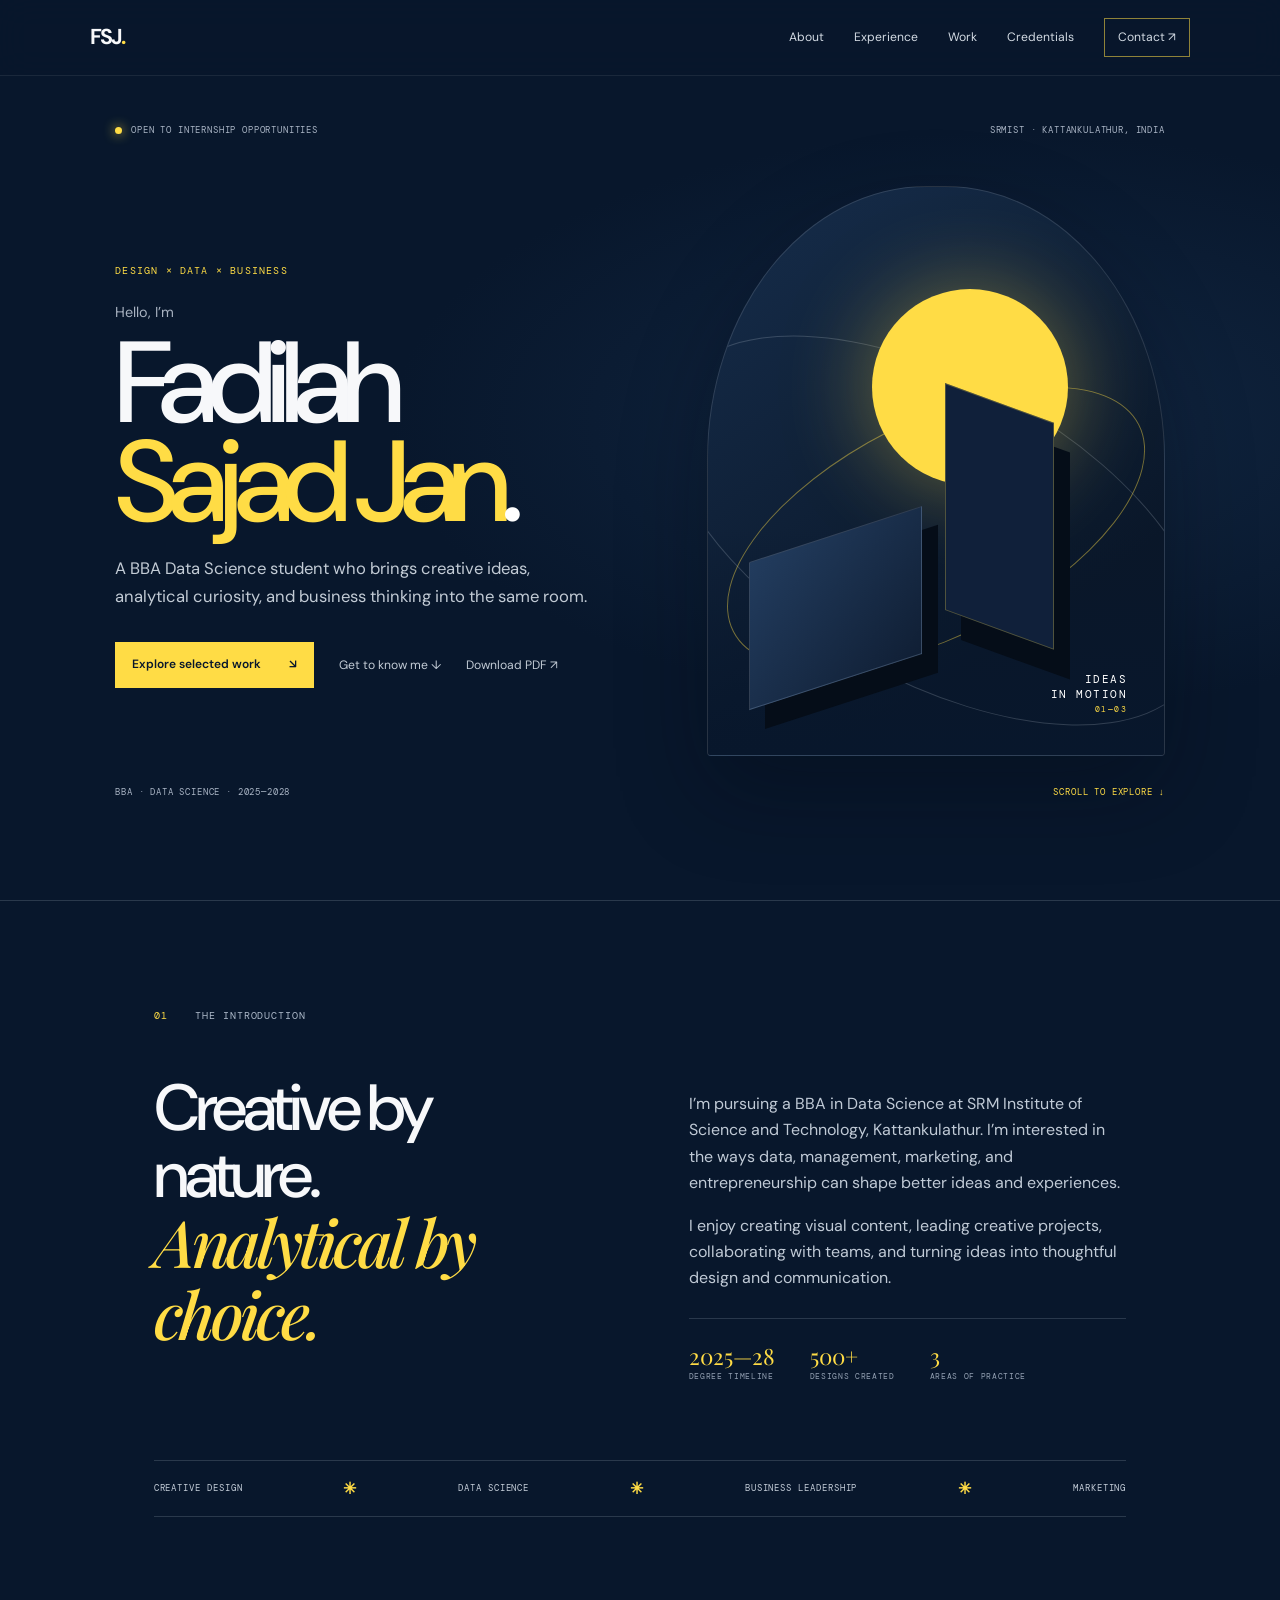
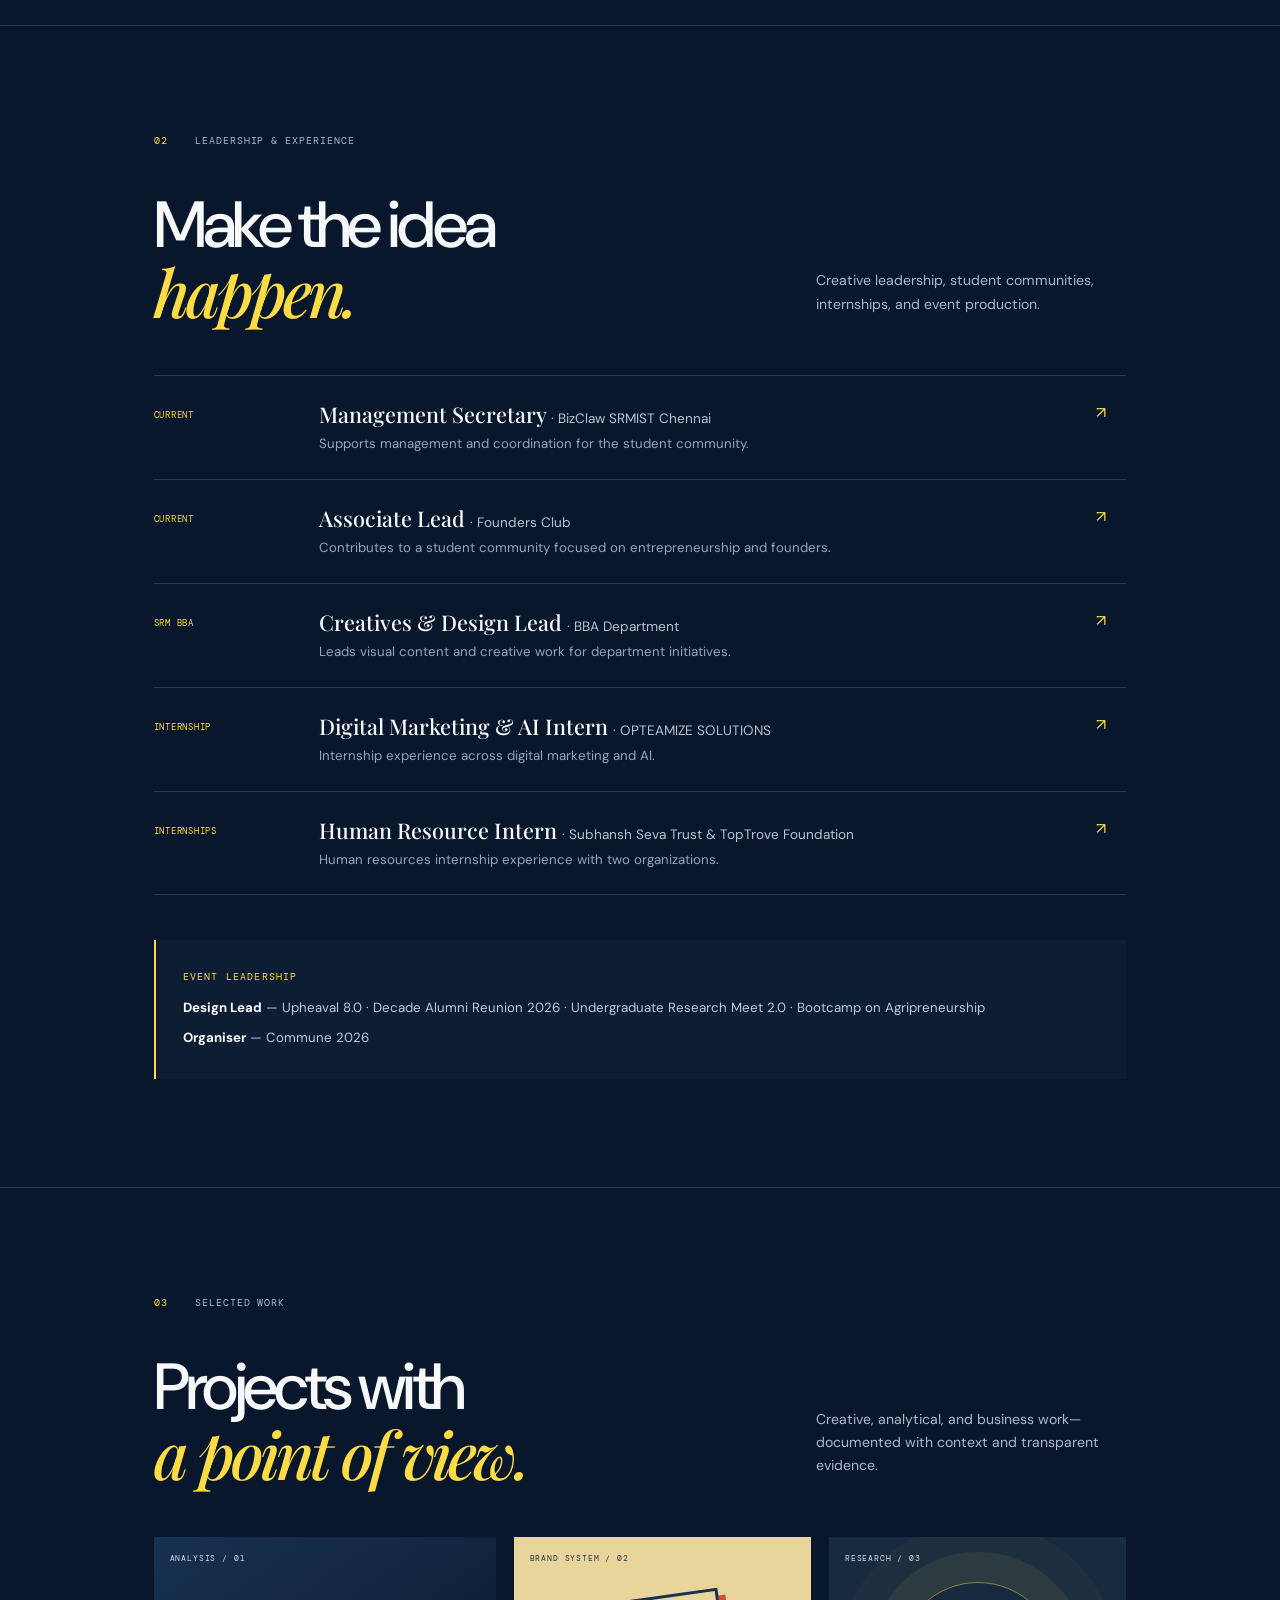
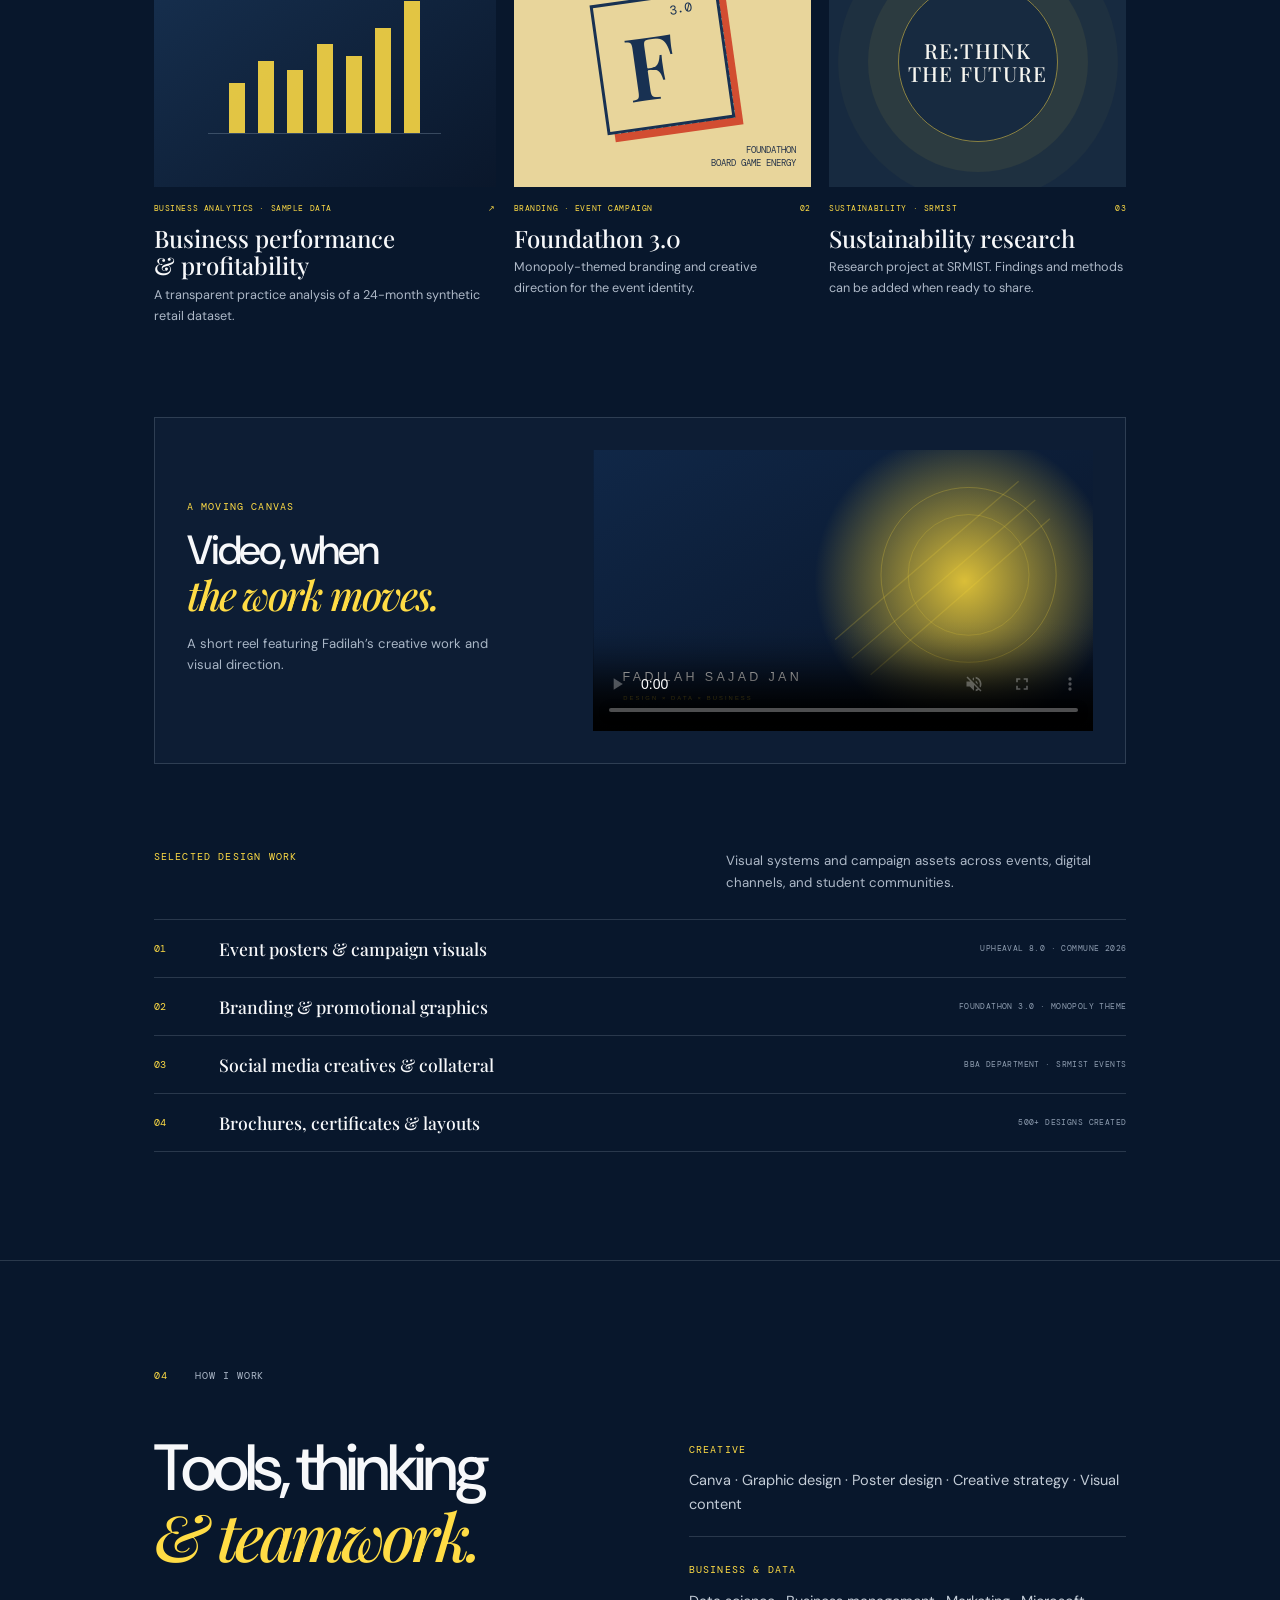
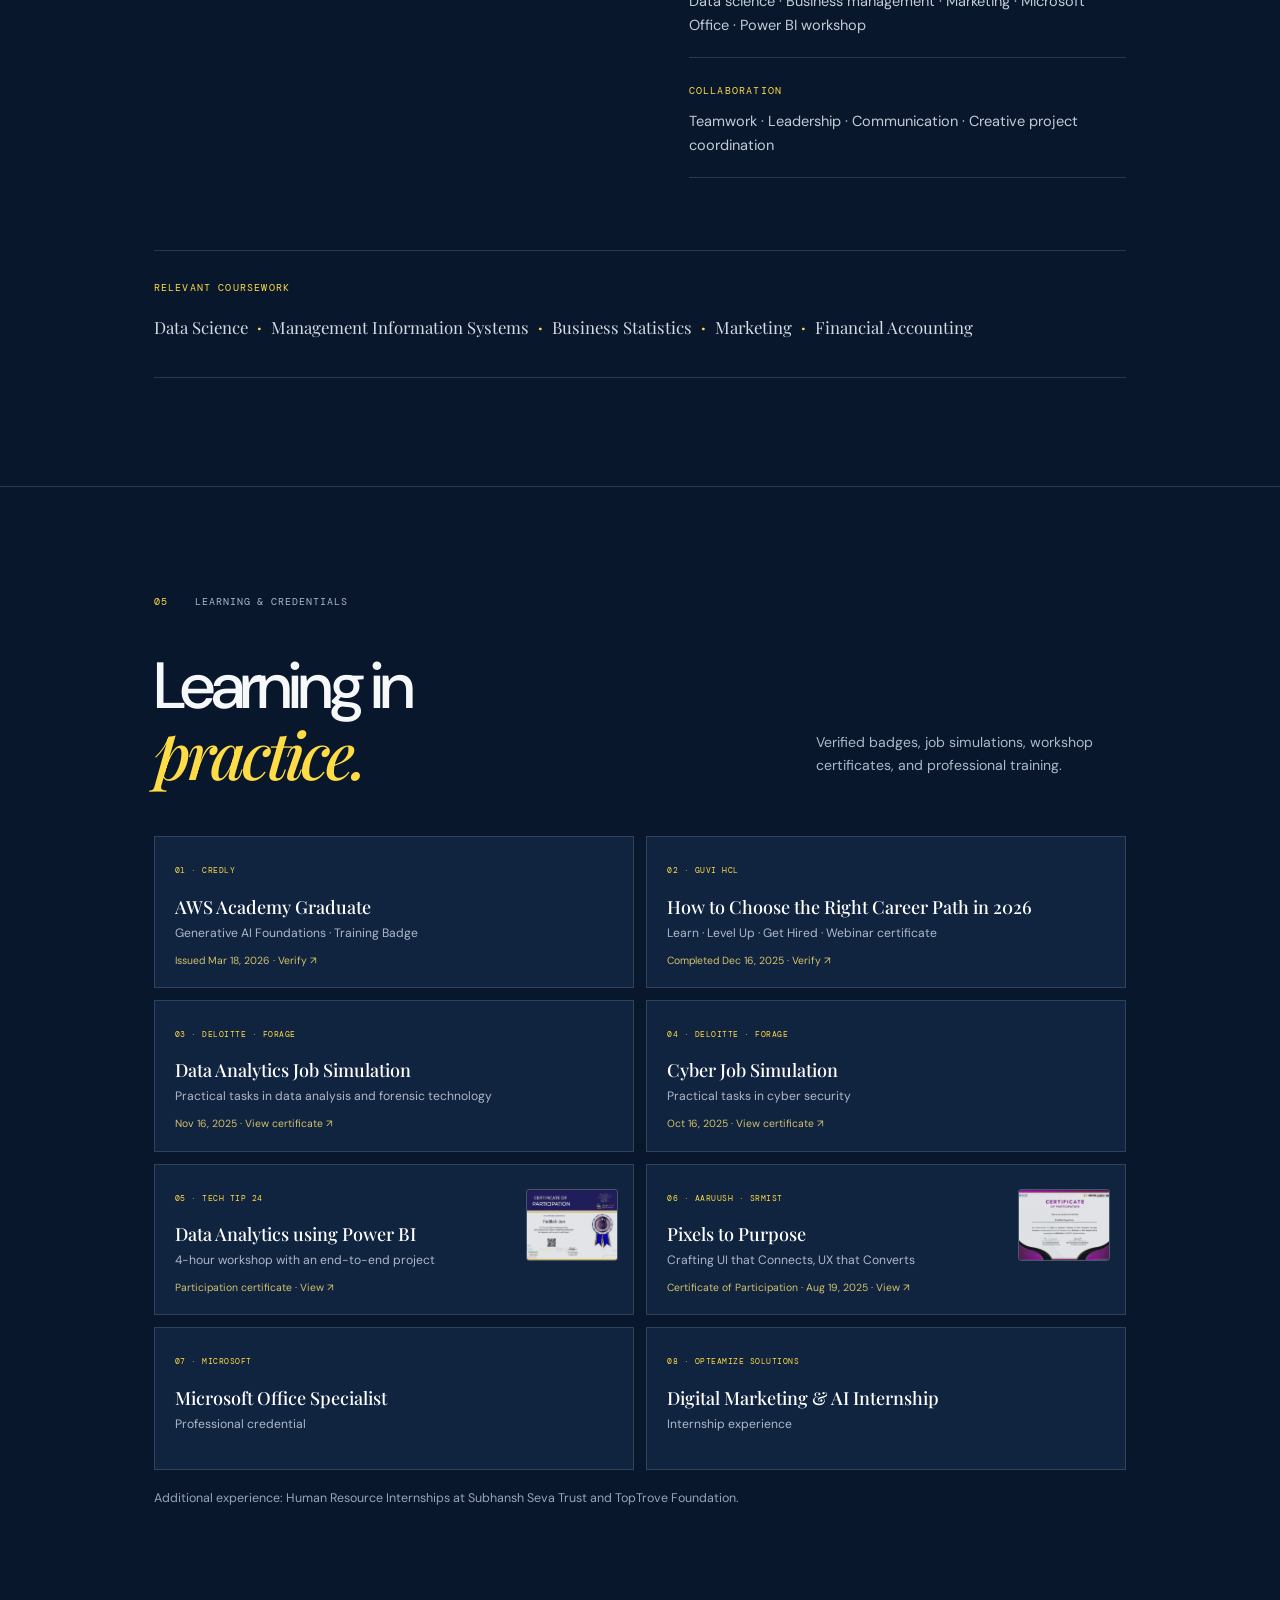
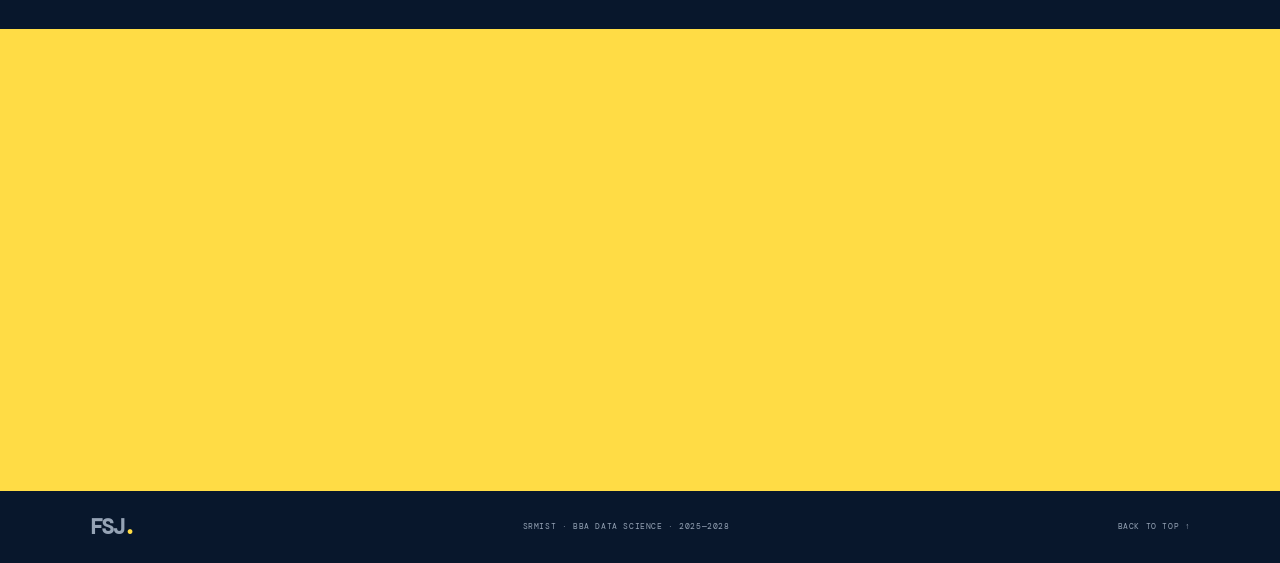
==== commit a0bb126c: "Make the portfolio reel autoplay silently and loop" ====
--- a/index.html
+++ b/index.html
@@ -24,7 +24,7 @@
 <article class="work-card"><div class="work-visual visual-foundathon"><span class="monopoly-mark">F<span>3.0</span></span><span class="visual-index">BRAND SYSTEM / 02</span><span class="visual-note">FOUNDATHON<br>BOARD GAME ENERGY</span></div><div class="work-meta"><span>BRANDING · EVENT CAMPAIGN</span><span>02</span></div><h3>Foundathon 3.0</h3><p>Monopoly-themed branding and creative direction for the event identity.</p></article>
 <article class="work-card"><div class="work-visual visual-research"><span class="research-orbit"></span><span class="visual-index">RESEARCH / 03</span><span class="research-word">RE:THINK<br>THE FUTURE</span></div><div class="work-meta"><span>SUSTAINABILITY · SRMIST</span><span>03</span></div><h3>Sustainability research</h3><p>Research project at SRMIST. Findings and methods can be added when ready to share.</p></article>
 </div>
-<div class="video-showcase"><div class="video-copy"><span class="eyebrow">A MOVING CANVAS</span><h3>Video, when<br><em>the work moves.</em></h3><p>A short reel featuring Fadilah’s creative work and visual direction.</p></div><div class="video-frame"><video id="portfolio-video" controls playsinline preload="metadata" poster="assets/media/video-poster.svg" aria-label="Fadilah Sajad Jan portfolio reel"><source src="assets/media/portfolio-reel.mp4" type="video/mp4"></video></div></div>
+<div class="video-showcase"><div class="video-copy"><span class="eyebrow">A MOVING CANVAS</span><h3>Video, when<br><em>the work moves.</em></h3><p>A short reel featuring Fadilah’s creative work and visual direction.</p></div><div class="video-frame"><video id="portfolio-video" controls autoplay muted loop playsinline preload="auto" poster="assets/media/video-poster.svg" aria-label="Fadilah Sajad Jan portfolio reel"><source src="assets/media/portfolio-reel.mp4" type="video/mp4"></video></div></div>
 <div class="design-work"><div class="design-heading"><span class="eyebrow">SELECTED DESIGN WORK</span><p>Visual systems and campaign assets across events, digital channels, and student communities.</p></div><div class="design-list"><div><span>01</span><b>Event posters & campaign visuals</b><small>UPHEAVAL 8.0 · COMMUNE 2026</small></div><div><span>02</span><b>Branding & promotional graphics</b><small>FOUNDATHON 3.0 · MONOPOLY THEME</small></div><div><span>03</span><b>Social media creatives & collateral</b><small>BBA DEPARTMENT · SRMIST EVENTS</small></div><div><span>04</span><b>Brochures, certificates & layouts</b><small>500+ DESIGNS CREATED</small></div></div></div></section>
 <section class="section skills" id="skills"><div class="section-kicker"><span>04</span> HOW I WORK</div><div class="section-grid"><h2>Tools, thinking<br><em>& teamwork.</em></h2><div class="skill-groups"><div><span class="eyebrow">CREATIVE</span><p>Canva · Graphic design · Poster design · Creative strategy · Visual content</p></div><div><span class="eyebrow">BUSINESS & DATA</span><p>Data science · Business management · Marketing · Microsoft Office · Power BI workshop</p></div><div><span class="eyebrow">COLLABORATION</span><p>Teamwork · Leadership · Communication · Creative project coordination</p></div></div></div><div class="coursework"><span class="eyebrow">RELEVANT COURSEWORK</span><p>Data Science <b>·</b> Management Information Systems <b>·</b> Business Statistics <b>·</b> Marketing <b>·</b> Financial Accounting</p></div></section>
 <section class="section credentials" id="credentials"><div class="section-kicker"><span>05</span> LEARNING & CREDENTIALS</div><div class="section-heading"><h2>Learning in<br><em>practice.</em></h2><p>Verified badges, job simulations, workshop certificates, and professional training.</p></div><div class="credential-grid">
